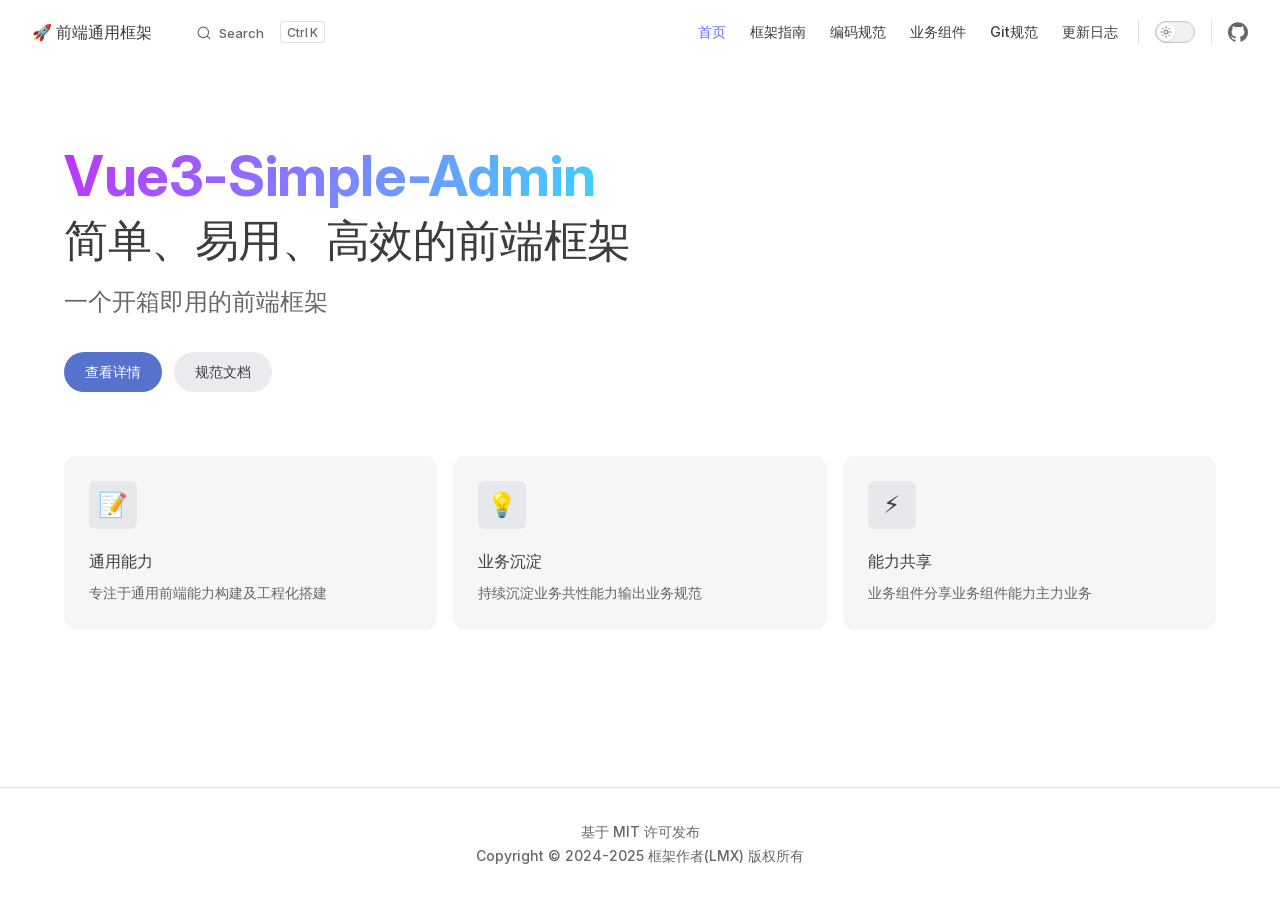
==== index.html @ 2253b832 "feat(core): 初始化项目文档" ====
<!DOCTYPE html>
<html lang="en-US" dir="ltr">
  <head>
    <meta charset="utf-8">
    <meta name="viewport" content="width=device-width,initial-scale=1">
    <title>🚀 前端通用框架</title>
    <meta name="description" content="前端通用框架-LMX">
    <meta name="generator" content="VitePress v1.4.1">
    <link rel="preload stylesheet" href="/assets/style.DuVumDp0.css" as="style">
    
    <script type="module" src="/assets/app.DJWzKcC3.js"></script>
    <link rel="preload" href="/assets/inter-roman-latin.Di8DUHzh.woff2" as="font" type="font/woff2" crossorigin="">
    <link rel="modulepreload" href="/assets/chunks/theme.CJFkpKO4.js">
    <link rel="modulepreload" href="/assets/chunks/framework.Cb3oZuCp.js">
    <link rel="modulepreload" href="/assets/index.md.DfQg890u.lean.js">
    <script id="check-dark-mode">(()=>{const e=localStorage.getItem("vitepress-theme-appearance")||"auto",a=window.matchMedia("(prefers-color-scheme: dark)").matches;(!e||e==="auto"?a:e==="dark")&&document.documentElement.classList.add("dark")})();</script>
    <script id="check-mac-os">document.documentElement.classList.toggle("mac",/Mac|iPhone|iPod|iPad/i.test(navigator.platform));</script>
  </head>
  <body>
    <div id="app"><div class="Layout" data-v-5d98c3a5><!--[--><!--]--><!--[--><span tabindex="-1" data-v-0f60ec36></span><a href="#VPContent" class="VPSkipLink visually-hidden" data-v-0f60ec36> Skip to content </a><!--]--><!----><header class="VPNav" data-v-5d98c3a5 data-v-ae24b3ad><div class="VPNavBar" data-v-ae24b3ad data-v-6aa21345><div class="wrapper" data-v-6aa21345><div class="container" data-v-6aa21345><div class="title" data-v-6aa21345><div class="VPNavBarTitle" data-v-6aa21345 data-v-ab179fa1><a class="title" href="/" data-v-ab179fa1><!--[--><!--]--><!----><span data-v-ab179fa1>🚀 前端通用框架</span><!--[--><!--]--></a></div></div><div class="content" data-v-6aa21345><div class="content-body" data-v-6aa21345><!--[--><!--]--><div class="VPNavBarSearch search" data-v-6aa21345><!--[--><!----><div id="local-search"><button type="button" class="DocSearch DocSearch-Button" aria-label="Search"><span class="DocSearch-Button-Container"><span class="vp-icon DocSearch-Search-Icon"></span><span class="DocSearch-Button-Placeholder">Search</span></span><span class="DocSearch-Button-Keys"><kbd class="DocSearch-Button-Key"></kbd><kbd class="DocSearch-Button-Key">K</kbd></span></button></div><!--]--></div><nav aria-labelledby="main-nav-aria-label" class="VPNavBarMenu menu" data-v-6aa21345 data-v-dc692963><span id="main-nav-aria-label" class="visually-hidden" data-v-dc692963> Main Navigation </span><!--[--><!--[--><a class="VPLink link VPNavBarMenuLink active" href="/" tabindex="0" data-v-dc692963 data-v-e56f3d57><!--[--><span data-v-e56f3d57>首页</span><!--]--></a><!--]--><!--[--><a class="VPLink link VPNavBarMenuLink" href="/introduction-guide.html" tabindex="0" data-v-dc692963 data-v-e56f3d57><!--[--><span data-v-e56f3d57>框架指南</span><!--]--></a><!--]--><!--[--><a class="VPLink link VPNavBarMenuLink" href="/code-convention.html" tabindex="0" data-v-dc692963 data-v-e56f3d57><!--[--><span data-v-e56f3d57>编码规范</span><!--]--></a><!--]--><!--[--><a class="VPLink link VPNavBarMenuLink" href="/business-components/" tabindex="0" data-v-dc692963 data-v-e56f3d57><!--[--><span data-v-e56f3d57>业务组件</span><!--]--></a><!--]--><!--[--><a class="VPLink link VPNavBarMenuLink" href="/git-convention.html" tabindex="0" data-v-dc692963 data-v-e56f3d57><!--[--><span data-v-e56f3d57>Git规范</span><!--]--></a><!--]--><!--[--><a class="VPLink link VPNavBarMenuLink" href="/change-log.html" tabindex="0" data-v-dc692963 data-v-e56f3d57><!--[--><span data-v-e56f3d57>更新日志</span><!--]--></a><!--]--><!--]--></nav><!----><div class="VPNavBarAppearance appearance" data-v-6aa21345 data-v-6c893767><button class="VPSwitch VPSwitchAppearance" type="button" role="switch" title aria-checked="false" data-v-6c893767 data-v-5337faa4 data-v-1d5665e3><span class="check" data-v-1d5665e3><span class="icon" data-v-1d5665e3><!--[--><span class="vpi-sun sun" data-v-5337faa4></span><span class="vpi-moon moon" data-v-5337faa4></span><!--]--></span></span></button></div><div class="VPSocialLinks VPNavBarSocialLinks social-links" data-v-6aa21345 data-v-0394ad82 data-v-7bc22406><!--[--><a class="VPSocialLink no-icon" href aria-label="github" target="_blank" rel="noopener" data-v-7bc22406 data-v-eee4e7cb><span class="vpi-social-github" /></a><!--]--></div><div class="VPFlyout VPNavBarExtra extra" data-v-6aa21345 data-v-bb2aa2f0 data-v-cf11d7a2><button type="button" class="button" aria-haspopup="true" aria-expanded="false" aria-label="extra navigation" data-v-cf11d7a2><span class="vpi-more-horizontal icon" data-v-cf11d7a2></span></button><div class="menu" data-v-cf11d7a2><div class="VPMenu" data-v-cf11d7a2 data-v-b98bc113><!----><!--[--><!--[--><!----><div class="group" data-v-bb2aa2f0><div class="item appearance" data-v-bb2aa2f0><p class="label" data-v-bb2aa2f0>Appearance</p><div class="appearance-action" data-v-bb2aa2f0><button class="VPSwitch VPSwitchAppearance" type="button" role="switch" title aria-checked="false" data-v-bb2aa2f0 data-v-5337faa4 data-v-1d5665e3><span class="check" data-v-1d5665e3><span class="icon" data-v-1d5665e3><!--[--><span class="vpi-sun sun" data-v-5337faa4></span><span class="vpi-moon moon" data-v-5337faa4></span><!--]--></span></span></button></div></div></div><div class="group" data-v-bb2aa2f0><div class="item social-links" data-v-bb2aa2f0><div class="VPSocialLinks social-links-list" data-v-bb2aa2f0 data-v-7bc22406><!--[--><a class="VPSocialLink no-icon" href aria-label="github" target="_blank" rel="noopener" data-v-7bc22406 data-v-eee4e7cb><span class="vpi-social-github" /></a><!--]--></div></div></div><!--]--><!--]--></div></div></div><!--[--><!--]--><button type="button" class="VPNavBarHamburger hamburger" aria-label="mobile navigation" aria-expanded="false" aria-controls="VPNavScreen" data-v-6aa21345 data-v-e5dd9c1c><span class="container" data-v-e5dd9c1c><span class="top" data-v-e5dd9c1c></span><span class="middle" data-v-e5dd9c1c></span><span class="bottom" data-v-e5dd9c1c></span></span></button></div></div></div></div><div class="divider" data-v-6aa21345><div class="divider-line" data-v-6aa21345></div></div></div><!----></header><!----><!----><div class="VPContent is-home" id="VPContent" data-v-5d98c3a5 data-v-1428d186><div class="VPHome" data-v-1428d186 data-v-686f80a6><!--[--><!--]--><div class="VPHero VPHomeHero" data-v-686f80a6 data-v-303bb580><div class="container" data-v-303bb580><div class="main" data-v-303bb580><!--[--><!--]--><!--[--><h1 class="name" data-v-303bb580><span class="clip" data-v-303bb580>Vue3-Simple-Admin</span></h1><p class="text" data-v-303bb580>简单、易用、高效的前端框架</p><p class="tagline" data-v-303bb580>一个开箱即用的前端框架</p><!--]--><!--[--><!--]--><div class="actions" data-v-303bb580><!--[--><div class="action" data-v-303bb580><a class="VPButton medium brand" href="/business-components.html" data-v-303bb580 data-v-fa7799d5>查看详情</a></div><div class="action" data-v-303bb580><a class="VPButton medium alt" href="/code-standard.html" data-v-303bb580 data-v-fa7799d5>规范文档</a></div><!--]--></div><!--[--><!--]--></div><!----></div></div><!--[--><!--]--><!--[--><!--]--><div class="VPFeatures VPHomeFeatures" data-v-686f80a6 data-v-a6181336><div class="container" data-v-a6181336><div class="items" data-v-a6181336><!--[--><div class="grid-3 item" data-v-a6181336><div class="VPLink no-icon VPFeature" data-v-a6181336 data-v-a3976bdc><!--[--><article class="box" data-v-a3976bdc><div class="icon" data-v-a3976bdc>📝</div><h2 class="title" data-v-a3976bdc>通用能力</h2><p class="details" data-v-a3976bdc>专注于通用前端能力构建及工程化搭建</p><!----></article><!--]--></div></div><div class="grid-3 item" data-v-a6181336><div class="VPLink no-icon VPFeature" data-v-a6181336 data-v-a3976bdc><!--[--><article class="box" data-v-a3976bdc><div class="icon" data-v-a3976bdc>💡</div><h2 class="title" data-v-a3976bdc>业务沉淀</h2><p class="details" data-v-a3976bdc>持续沉淀业务共性能力输出业务规范</p><!----></article><!--]--></div></div><div class="grid-3 item" data-v-a6181336><div class="VPLink no-icon VPFeature" data-v-a6181336 data-v-a3976bdc><!--[--><article class="box" data-v-a3976bdc><div class="icon" data-v-a3976bdc>⚡</div><h2 class="title" data-v-a3976bdc>能力共享</h2><p class="details" data-v-a3976bdc>业务组件分享业务组件能力主力业务</p><!----></article><!--]--></div></div><!--]--></div></div></div><!--[--><!--]--><div class="vp-doc container" style="" data-v-686f80a6 data-v-8e2d4988><!--[--><div style="position:relative;" data-v-686f80a6><div></div></div><!--]--></div></div></div><footer class="VPFooter" data-v-5d98c3a5 data-v-e315a0ad><div class="container" data-v-e315a0ad><p class="message" data-v-e315a0ad>基于 MIT 许可发布</p><p class="copyright" data-v-e315a0ad>Copyright © 2024-2025 框架作者(LMX)  版权所有</p></div></footer><!--[--><!--]--></div></div>
    <script>window.__VP_HASH_MAP__=JSON.parse("{\"business-components_draggable-table.md\":\"Cg5GRH3i\",\"business-components_index.md\":\"DLR4aEGV\",\"business-components_select-input-table.md\":\"B539LDtx\",\"change-log.md\":\"DPjXReSg\",\"code-convention.md\":\"DmVCkzlH\",\"git-convention.md\":\"D9G2zrbq\",\"index.md\":\"DfQg890u\",\"introduction-guide.md\":\"CBShqXtq\"}");window.__VP_SITE_DATA__=JSON.parse("{\"lang\":\"en-US\",\"dir\":\"ltr\",\"title\":\"🚀 前端通用框架\",\"description\":\"前端通用框架-LMX\",\"base\":\"/\",\"head\":[],\"router\":{\"prefetchLinks\":true},\"appearance\":true,\"themeConfig\":{\"search\":{\"provider\":\"local\"},\"nav\":[{\"text\":\"首页\",\"link\":\"/\"},{\"text\":\"框架指南\",\"link\":\"/introduction-guide\"},{\"text\":\"编码规范\",\"link\":\"/code-convention\"},{\"text\":\"业务组件\",\"link\":\"/business-components/\"},{\"text\":\"Git规范\",\"link\":\"/git-convention\"},{\"text\":\"更新日志\",\"link\":\"/change-log\"}],\"sidebar\":{\"/business-components/\":[{\"text\":\"业务组件列表\",\"items\":[{\"text\":\"\",\"link\":\"/business-components/\"},{\"text\":\"SelectInputTable\",\"link\":\"/business-components/select-input-table\"},{\"text\":\"DraggableTable\",\"link\":\"/business-components/draggable-table\"}]}]},\"socialLinks\":[{\"icon\":\"github\",\"link\":\"\"}],\"outline\":{\"label\":\"页面导航\"},\"docFooter\":{\"prev\":\"上一页\",\"next\":\"下一页\"},\"lastUpdated\":{\"text\":\"更新时间\"},\"darkModeSwitchTitle\":\"切换到深色模式\",\"lightModeSwitchTitle\":\"切换到浅色模式\",\"returnToTopLabel\":\"返回顶部\",\"footer\":{\"message\":\"基于 MIT 许可发布\",\"copyright\":\"Copyright © 2024-2025 框架作者(LMX)  版权所有\"}},\"locales\":{},\"scrollOffset\":134,\"cleanUrls\":false}");</script>
    
  </body>
</html>
---- assets/style.DuVumDp0.css ----
@font-face{font-family:Inter;font-style:normal;font-weight:100 900;font-display:swap;src:url(/assets/inter-roman-cyrillic-ext.BBPuwvHQ.woff2) format("woff2");unicode-range:U+0460-052F,U+1C80-1C88,U+20B4,U+2DE0-2DFF,U+A640-A69F,U+FE2E-FE2F}@font-face{font-family:Inter;font-style:normal;font-weight:100 900;font-display:swap;src:url(/assets/inter-roman-cyrillic.C5lxZ8CY.woff2) format("woff2");unicode-range:U+0301,U+0400-045F,U+0490-0491,U+04B0-04B1,U+2116}@font-face{font-family:Inter;font-style:normal;font-weight:100 900;font-display:swap;src:url(/assets/inter-roman-greek-ext.CqjqNYQ-.woff2) format("woff2");unicode-range:U+1F00-1FFF}@font-face{font-family:Inter;font-style:normal;font-weight:100 900;font-display:swap;src:url(/assets/inter-roman-greek.BBVDIX6e.woff2) format("woff2");unicode-range:U+0370-0377,U+037A-037F,U+0384-038A,U+038C,U+038E-03A1,U+03A3-03FF}@font-face{font-family:Inter;font-style:normal;font-weight:100 900;font-display:swap;src:url(/assets/inter-roman-vietnamese.BjW4sHH5.woff2) format("woff2");unicode-range:U+0102-0103,U+0110-0111,U+0128-0129,U+0168-0169,U+01A0-01A1,U+01AF-01B0,U+0300-0301,U+0303-0304,U+0308-0309,U+0323,U+0329,U+1EA0-1EF9,U+20AB}@font-face{font-family:Inter;font-style:normal;font-weight:100 900;font-display:swap;src:url(/assets/inter-roman-latin-ext.4ZJIpNVo.woff2) format("woff2");unicode-range:U+0100-02AF,U+0304,U+0308,U+0329,U+1E00-1E9F,U+1EF2-1EFF,U+2020,U+20A0-20AB,U+20AD-20C0,U+2113,U+2C60-2C7F,U+A720-A7FF}@font-face{font-family:Inter;font-style:normal;font-weight:100 900;font-display:swap;src:url(/assets/inter-roman-latin.Di8DUHzh.woff2) format("woff2");unicode-range:U+0000-00FF,U+0131,U+0152-0153,U+02BB-02BC,U+02C6,U+02DA,U+02DC,U+0304,U+0308,U+0329,U+2000-206F,U+2074,U+20AC,U+2122,U+2191,U+2193,U+2212,U+2215,U+FEFF,U+FFFD}@font-face{font-family:Inter;font-style:italic;font-weight:100 900;font-display:swap;src:url(/assets/inter-italic-cyrillic-ext.r48I6akx.woff2) format("woff2");unicode-range:U+0460-052F,U+1C80-1C88,U+20B4,U+2DE0-2DFF,U+A640-A69F,U+FE2E-FE2F}@font-face{font-family:Inter;font-style:italic;font-weight:100 900;font-display:swap;src:url(/assets/inter-italic-cyrillic.By2_1cv3.woff2) format("woff2");unicode-range:U+0301,U+0400-045F,U+0490-0491,U+04B0-04B1,U+2116}@font-face{font-family:Inter;font-style:italic;font-weight:100 900;font-display:swap;src:url(/assets/inter-italic-greek-ext.1u6EdAuj.woff2) format("woff2");unicode-range:U+1F00-1FFF}@font-face{font-family:Inter;font-style:italic;font-weight:100 900;font-display:swap;src:url(/assets/inter-italic-greek.DJ8dCoTZ.woff2) format("woff2");unicode-range:U+0370-0377,U+037A-037F,U+0384-038A,U+038C,U+038E-03A1,U+03A3-03FF}@font-face{font-family:Inter;font-style:italic;font-weight:100 900;font-display:swap;src:url(/assets/inter-italic-vietnamese.BSbpV94h.woff2) format("woff2");unicode-range:U+0102-0103,U+0110-0111,U+0128-0129,U+0168-0169,U+01A0-01A1,U+01AF-01B0,U+0300-0301,U+0303-0304,U+0308-0309,U+0323,U+0329,U+1EA0-1EF9,U+20AB}@font-face{font-family:Inter;font-style:italic;font-weight:100 900;font-display:swap;src:url(/assets/inter-italic-latin-ext.CN1xVJS-.woff2) format("woff2");unicode-range:U+0100-02AF,U+0304,U+0308,U+0329,U+1E00-1E9F,U+1EF2-1EFF,U+2020,U+20A0-20AB,U+20AD-20C0,U+2113,U+2C60-2C7F,U+A720-A7FF}@font-face{font-family:Inter;font-style:italic;font-weight:100 900;font-display:swap;src:url(/assets/inter-italic-latin.C2AdPX0b.woff2) format("woff2");unicode-range:U+0000-00FF,U+0131,U+0152-0153,U+02BB-02BC,U+02C6,U+02DA,U+02DC,U+0304,U+0308,U+0329,U+2000-206F,U+2074,U+20AC,U+2122,U+2191,U+2193,U+2212,U+2215,U+FEFF,U+FFFD}@font-face{font-family:Punctuation SC;font-weight:400;src:local("PingFang SC Regular"),local("Noto Sans CJK SC"),local("Microsoft YaHei");unicode-range:U+201C,U+201D,U+2018,U+2019,U+2E3A,U+2014,U+2013,U+2026,U+00B7,U+007E,U+002F}@font-face{font-family:Punctuation SC;font-weight:500;src:local("PingFang SC Medium"),local("Noto Sans CJK SC"),local("Microsoft YaHei");unicode-range:U+201C,U+201D,U+2018,U+2019,U+2E3A,U+2014,U+2013,U+2026,U+00B7,U+007E,U+002F}@font-face{font-family:Punctuation SC;font-weight:600;src:local("PingFang SC Semibold"),local("Noto Sans CJK SC Bold"),local("Microsoft YaHei Bold");unicode-range:U+201C,U+201D,U+2018,U+2019,U+2E3A,U+2014,U+2013,U+2026,U+00B7,U+007E,U+002F}@font-face{font-family:Punctuation SC;font-weight:700;src:local("PingFang SC Semibold"),local("Noto Sans CJK SC Bold"),local("Microsoft YaHei Bold");unicode-range:U+201C,U+201D,U+2018,U+2019,U+2E3A,U+2014,U+2013,U+2026,U+00B7,U+007E,U+002F}:root{--vp-c-white: #ffffff;--vp-c-black: #000000;--vp-c-neutral: var(--vp-c-black);--vp-c-neutral-inverse: var(--vp-c-white)}.dark{--vp-c-neutral: var(--vp-c-white);--vp-c-neutral-inverse: var(--vp-c-black)}:root{--vp-c-gray-1: #dddde3;--vp-c-gray-2: #e4e4e9;--vp-c-gray-3: #ebebef;--vp-c-gray-soft: rgba(142, 150, 170, .14);--vp-c-indigo-1: #3451b2;--vp-c-indigo-2: #3a5ccc;--vp-c-indigo-3: #5672cd;--vp-c-indigo-soft: rgba(100, 108, 255, .14);--vp-c-purple-1: #6f42c1;--vp-c-purple-2: #7e4cc9;--vp-c-purple-3: #8e5cd9;--vp-c-purple-soft: rgba(159, 122, 234, .14);--vp-c-green-1: #18794e;--vp-c-green-2: #299764;--vp-c-green-3: #30a46c;--vp-c-green-soft: rgba(16, 185, 129, .14);--vp-c-yellow-1: #915930;--vp-c-yellow-2: #946300;--vp-c-yellow-3: #9f6a00;--vp-c-yellow-soft: rgba(234, 179, 8, .14);--vp-c-red-1: #b8272c;--vp-c-red-2: #d5393e;--vp-c-red-3: #e0575b;--vp-c-red-soft: rgba(244, 63, 94, .14);--vp-c-sponsor: #db2777}.dark{--vp-c-gray-1: #515c67;--vp-c-gray-2: #414853;--vp-c-gray-3: #32363f;--vp-c-gray-soft: rgba(101, 117, 133, .16);--vp-c-indigo-1: #a8b1ff;--vp-c-indigo-2: #5c73e7;--vp-c-indigo-3: #3e63dd;--vp-c-indigo-soft: rgba(100, 108, 255, .16);--vp-c-purple-1: #c8abfa;--vp-c-purple-2: #a879e6;--vp-c-purple-3: #8e5cd9;--vp-c-purple-soft: rgba(159, 122, 234, .16);--vp-c-green-1: #3dd68c;--vp-c-green-2: #30a46c;--vp-c-green-3: #298459;--vp-c-green-soft: rgba(16, 185, 129, .16);--vp-c-yellow-1: #f9b44e;--vp-c-yellow-2: #da8b17;--vp-c-yellow-3: #a46a0a;--vp-c-yellow-soft: rgba(234, 179, 8, .16);--vp-c-red-1: #f66f81;--vp-c-red-2: #f14158;--vp-c-red-3: #b62a3c;--vp-c-red-soft: rgba(244, 63, 94, .16)}:root{--vp-c-bg: #ffffff;--vp-c-bg-alt: #f6f6f7;--vp-c-bg-elv: #ffffff;--vp-c-bg-soft: #f6f6f7}.dark{--vp-c-bg: #1b1b1f;--vp-c-bg-alt: #161618;--vp-c-bg-elv: #202127;--vp-c-bg-soft: #202127}:root{--vp-c-border: #c2c2c4;--vp-c-divider: #e2e2e3;--vp-c-gutter: #e2e2e3}.dark{--vp-c-border: #3c3f44;--vp-c-divider: #2e2e32;--vp-c-gutter: #000000}:root{--vp-c-text-1: rgba(60, 60, 67);--vp-c-text-2: rgba(60, 60, 67, .78);--vp-c-text-3: rgba(60, 60, 67, .56)}.dark{--vp-c-text-1: rgba(255, 255, 245, .86);--vp-c-text-2: rgba(235, 235, 245, .6);--vp-c-text-3: rgba(235, 235, 245, .38)}:root{--vp-c-default-1: var(--vp-c-gray-1);--vp-c-default-2: var(--vp-c-gray-2);--vp-c-default-3: var(--vp-c-gray-3);--vp-c-default-soft: var(--vp-c-gray-soft);--vp-c-brand-1: var(--vp-c-indigo-1);--vp-c-brand-2: var(--vp-c-indigo-2);--vp-c-brand-3: var(--vp-c-indigo-3);--vp-c-brand-soft: var(--vp-c-indigo-soft);--vp-c-brand: var(--vp-c-brand-1);--vp-c-tip-1: var(--vp-c-brand-1);--vp-c-tip-2: var(--vp-c-brand-2);--vp-c-tip-3: var(--vp-c-brand-3);--vp-c-tip-soft: var(--vp-c-brand-soft);--vp-c-note-1: var(--vp-c-brand-1);--vp-c-note-2: var(--vp-c-brand-2);--vp-c-note-3: var(--vp-c-brand-3);--vp-c-note-soft: var(--vp-c-brand-soft);--vp-c-success-1: var(--vp-c-green-1);--vp-c-success-2: var(--vp-c-green-2);--vp-c-success-3: var(--vp-c-green-3);--vp-c-success-soft: var(--vp-c-green-soft);--vp-c-important-1: var(--vp-c-purple-1);--vp-c-important-2: var(--vp-c-purple-2);--vp-c-important-3: var(--vp-c-purple-3);--vp-c-important-soft: var(--vp-c-purple-soft);--vp-c-warning-1: var(--vp-c-yellow-1);--vp-c-warning-2: var(--vp-c-yellow-2);--vp-c-warning-3: var(--vp-c-yellow-3);--vp-c-warning-soft: var(--vp-c-yellow-soft);--vp-c-danger-1: var(--vp-c-red-1);--vp-c-danger-2: var(--vp-c-red-2);--vp-c-danger-3: var(--vp-c-red-3);--vp-c-danger-soft: var(--vp-c-red-soft);--vp-c-caution-1: var(--vp-c-red-1);--vp-c-caution-2: var(--vp-c-red-2);--vp-c-caution-3: var(--vp-c-red-3);--vp-c-caution-soft: var(--vp-c-red-soft)}:root{--vp-font-family-base: "Inter", ui-sans-serif, system-ui, sans-serif, "Apple Color Emoji", "Segoe UI Emoji", "Segoe UI Symbol", "Noto Color Emoji";--vp-font-family-mono: ui-monospace, "Menlo", "Monaco", "Consolas", "Liberation Mono", "Courier New", monospace;font-optical-sizing:auto}:root:where(:lang(zh)){--vp-font-family-base: "Punctuation SC", "Inter", ui-sans-serif, system-ui, "PingFang SC", "Noto Sans CJK SC", "Noto Sans SC", "Heiti SC", "Microsoft YaHei", "DengXian", sans-serif, "Apple Color Emoji", "Segoe UI Emoji", "Segoe UI Symbol", "Noto Color Emoji"}:root{--vp-shadow-1: 0 1px 2px rgba(0, 0, 0, .04), 0 1px 2px rgba(0, 0, 0, .06);--vp-shadow-2: 0 3px 12px rgba(0, 0, 0, .07), 0 1px 4px rgba(0, 0, 0, .07);--vp-shadow-3: 0 12px 32px rgba(0, 0, 0, .1), 0 2px 6px rgba(0, 0, 0, .08);--vp-shadow-4: 0 14px 44px rgba(0, 0, 0, .12), 0 3px 9px rgba(0, 0, 0, .12);--vp-shadow-5: 0 18px 56px rgba(0, 0, 0, .16), 0 4px 12px rgba(0, 0, 0, .16)}:root{--vp-z-index-footer: 10;--vp-z-index-local-nav: 20;--vp-z-index-nav: 30;--vp-z-index-layout-top: 40;--vp-z-index-backdrop: 50;--vp-z-index-sidebar: 60}@media (min-width: 960px){:root{--vp-z-index-sidebar: 25}}:root{--vp-layout-max-width: 1440px}:root{--vp-header-anchor-symbol: "#"}:root{--vp-code-line-height: 1.7;--vp-code-font-size: .875em;--vp-code-color: var(--vp-c-brand-1);--vp-code-link-color: var(--vp-c-brand-1);--vp-code-link-hover-color: var(--vp-c-brand-2);--vp-code-bg: var(--vp-c-default-soft);--vp-code-block-color: var(--vp-c-text-2);--vp-code-block-bg: var(--vp-c-bg-alt);--vp-code-block-divider-color: var(--vp-c-gutter);--vp-code-lang-color: var(--vp-c-text-3);--vp-code-line-highlight-color: var(--vp-c-default-soft);--vp-code-line-number-color: var(--vp-c-text-3);--vp-code-line-diff-add-color: var(--vp-c-success-soft);--vp-code-line-diff-add-symbol-color: var(--vp-c-success-1);--vp-code-line-diff-remove-color: var(--vp-c-danger-soft);--vp-code-line-diff-remove-symbol-color: var(--vp-c-danger-1);--vp-code-line-warning-color: var(--vp-c-warning-soft);--vp-code-line-error-color: var(--vp-c-danger-soft);--vp-code-copy-code-border-color: var(--vp-c-divider);--vp-code-copy-code-bg: var(--vp-c-bg-soft);--vp-code-copy-code-hover-border-color: var(--vp-c-divider);--vp-code-copy-code-hover-bg: var(--vp-c-bg);--vp-code-copy-code-active-text: var(--vp-c-text-2);--vp-code-copy-copied-text-content: "Copied";--vp-code-tab-divider: var(--vp-code-block-divider-color);--vp-code-tab-text-color: var(--vp-c-text-2);--vp-code-tab-bg: var(--vp-code-block-bg);--vp-code-tab-hover-text-color: var(--vp-c-text-1);--vp-code-tab-active-text-color: var(--vp-c-text-1);--vp-code-tab-active-bar-color: var(--vp-c-brand-1)}:root{--vp-button-brand-border: transparent;--vp-button-brand-text: var(--vp-c-white);--vp-button-brand-bg: var(--vp-c-brand-3);--vp-button-brand-hover-border: transparent;--vp-button-brand-hover-text: var(--vp-c-white);--vp-button-brand-hover-bg: var(--vp-c-brand-2);--vp-button-brand-active-border: transparent;--vp-button-brand-active-text: var(--vp-c-white);--vp-button-brand-active-bg: var(--vp-c-brand-1);--vp-button-alt-border: transparent;--vp-button-alt-text: var(--vp-c-text-1);--vp-button-alt-bg: var(--vp-c-default-3);--vp-button-alt-hover-border: transparent;--vp-button-alt-hover-text: var(--vp-c-text-1);--vp-button-alt-hover-bg: var(--vp-c-default-2);--vp-button-alt-active-border: transparent;--vp-button-alt-active-text: var(--vp-c-text-1);--vp-button-alt-active-bg: var(--vp-c-default-1);--vp-button-sponsor-border: var(--vp-c-text-2);--vp-button-sponsor-text: var(--vp-c-text-2);--vp-button-sponsor-bg: transparent;--vp-button-sponsor-hover-border: var(--vp-c-sponsor);--vp-button-sponsor-hover-text: var(--vp-c-sponsor);--vp-button-sponsor-hover-bg: transparent;--vp-button-sponsor-active-border: var(--vp-c-sponsor);--vp-button-sponsor-active-text: var(--vp-c-sponsor);--vp-button-sponsor-active-bg: transparent}:root{--vp-custom-block-font-size: 14px;--vp-custom-block-code-font-size: 13px;--vp-custom-block-info-border: transparent;--vp-custom-block-info-text: var(--vp-c-text-1);--vp-custom-block-info-bg: var(--vp-c-default-soft);--vp-custom-block-info-code-bg: var(--vp-c-default-soft);--vp-custom-block-note-border: transparent;--vp-custom-block-note-text: var(--vp-c-text-1);--vp-custom-block-note-bg: var(--vp-c-default-soft);--vp-custom-block-note-code-bg: var(--vp-c-default-soft);--vp-custom-block-tip-border: transparent;--vp-custom-block-tip-text: var(--vp-c-text-1);--vp-custom-block-tip-bg: var(--vp-c-tip-soft);--vp-custom-block-tip-code-bg: var(--vp-c-tip-soft);--vp-custom-block-important-border: transparent;--vp-custom-block-important-text: var(--vp-c-text-1);--vp-custom-block-important-bg: var(--vp-c-important-soft);--vp-custom-block-important-code-bg: var(--vp-c-important-soft);--vp-custom-block-warning-border: transparent;--vp-custom-block-warning-text: var(--vp-c-text-1);--vp-custom-block-warning-bg: var(--vp-c-warning-soft);--vp-custom-block-warning-code-bg: var(--vp-c-warning-soft);--vp-custom-block-danger-border: transparent;--vp-custom-block-danger-text: var(--vp-c-text-1);--vp-custom-block-danger-bg: var(--vp-c-danger-soft);--vp-custom-block-danger-code-bg: var(--vp-c-danger-soft);--vp-custom-block-caution-border: transparent;--vp-custom-block-caution-text: var(--vp-c-text-1);--vp-custom-block-caution-bg: var(--vp-c-caution-soft);--vp-custom-block-caution-code-bg: var(--vp-c-caution-soft);--vp-custom-block-details-border: var(--vp-custom-block-info-border);--vp-custom-block-details-text: var(--vp-custom-block-info-text);--vp-custom-block-details-bg: var(--vp-custom-block-info-bg);--vp-custom-block-details-code-bg: var(--vp-custom-block-info-code-bg)}:root{--vp-input-border-color: var(--vp-c-border);--vp-input-bg-color: var(--vp-c-bg-alt);--vp-input-switch-bg-color: var(--vp-c-default-soft)}:root{--vp-nav-height: 64px;--vp-nav-bg-color: var(--vp-c-bg);--vp-nav-screen-bg-color: var(--vp-c-bg);--vp-nav-logo-height: 24px}.hide-nav{--vp-nav-height: 0px}.hide-nav .VPSidebar{--vp-nav-height: 22px}:root{--vp-local-nav-bg-color: var(--vp-c-bg)}:root{--vp-sidebar-width: 272px;--vp-sidebar-bg-color: var(--vp-c-bg-alt)}:root{--vp-backdrop-bg-color: rgba(0, 0, 0, .6)}:root{--vp-home-hero-name-color: var(--vp-c-brand-1);--vp-home-hero-name-background: transparent;--vp-home-hero-image-background-image: none;--vp-home-hero-image-filter: none}:root{--vp-badge-info-border: transparent;--vp-badge-info-text: var(--vp-c-text-2);--vp-badge-info-bg: var(--vp-c-default-soft);--vp-badge-tip-border: transparent;--vp-badge-tip-text: var(--vp-c-tip-1);--vp-badge-tip-bg: var(--vp-c-tip-soft);--vp-badge-warning-border: transparent;--vp-badge-warning-text: var(--vp-c-warning-1);--vp-badge-warning-bg: var(--vp-c-warning-soft);--vp-badge-danger-border: transparent;--vp-badge-danger-text: var(--vp-c-danger-1);--vp-badge-danger-bg: var(--vp-c-danger-soft)}:root{--vp-carbon-ads-text-color: var(--vp-c-text-1);--vp-carbon-ads-poweredby-color: var(--vp-c-text-2);--vp-carbon-ads-bg-color: var(--vp-c-bg-soft);--vp-carbon-ads-hover-text-color: var(--vp-c-brand-1);--vp-carbon-ads-hover-poweredby-color: var(--vp-c-text-1)}:root{--vp-local-search-bg: var(--vp-c-bg);--vp-local-search-result-bg: var(--vp-c-bg);--vp-local-search-result-border: var(--vp-c-divider);--vp-local-search-result-selected-bg: var(--vp-c-bg);--vp-local-search-result-selected-border: var(--vp-c-brand-1);--vp-local-search-highlight-bg: var(--vp-c-brand-1);--vp-local-search-highlight-text: var(--vp-c-neutral-inverse)}@media (prefers-reduced-motion: reduce){*,:before,:after{animation-delay:-1ms!important;animation-duration:1ms!important;animation-iteration-count:1!important;background-attachment:initial!important;scroll-behavior:auto!important;transition-duration:0s!important;transition-delay:0s!important}}*,:before,:after{box-sizing:border-box}html{line-height:1.4;font-size:16px;-webkit-text-size-adjust:100%}html.dark{color-scheme:dark}body{margin:0;width:100%;min-width:320px;min-height:100vh;line-height:24px;font-family:var(--vp-font-family-base);font-size:16px;font-weight:400;color:var(--vp-c-text-1);background-color:var(--vp-c-bg);font-synthesis:style;text-rendering:optimizeLegibility;-webkit-font-smoothing:antialiased;-moz-osx-font-smoothing:grayscale}main{display:block}h1,h2,h3,h4,h5,h6{margin:0;line-height:24px;font-size:16px;font-weight:400}p{margin:0}strong,b{font-weight:600}a,area,button,[role=button],input,label,select,summary,textarea{touch-action:manipulation}a{color:inherit;text-decoration:inherit}ol,ul{list-style:none;margin:0;padding:0}blockquote{margin:0}pre,code,kbd,samp{font-family:var(--vp-font-family-mono)}img,svg,video,canvas,audio,iframe,embed,object{display:block}figure{margin:0}img,video{max-width:100%;height:auto}button,input,optgroup,select,textarea{border:0;padding:0;line-height:inherit;color:inherit}button{padding:0;font-family:inherit;background-color:transparent;background-image:none}button:enabled,[role=button]:enabled{cursor:pointer}button:focus,button:focus-visible{outline:1px dotted;outline:4px auto -webkit-focus-ring-color}button:focus:not(:focus-visible){outline:none!important}input:focus,textarea:focus,select:focus{outline:none}table{border-collapse:collapse}input{background-color:transparent}input:-ms-input-placeholder,textarea:-ms-input-placeholder{color:var(--vp-c-text-3)}input::-ms-input-placeholder,textarea::-ms-input-placeholder{color:var(--vp-c-text-3)}input::placeholder,textarea::placeholder{color:var(--vp-c-text-3)}input::-webkit-outer-spin-button,input::-webkit-inner-spin-button{-webkit-appearance:none;margin:0}input[type=number]{-moz-appearance:textfield}textarea{resize:vertical}select{-webkit-appearance:none}fieldset{margin:0;padding:0}h1,h2,h3,h4,h5,h6,li,p{overflow-wrap:break-word}vite-error-overlay{z-index:9999}mjx-container{overflow-x:auto}mjx-container>svg{display:inline-block;margin:auto}[class^=vpi-],[class*=" vpi-"],.vp-icon{width:1em;height:1em}[class^=vpi-].bg,[class*=" vpi-"].bg,.vp-icon.bg{background-size:100% 100%;background-color:transparent}[class^=vpi-]:not(.bg),[class*=" vpi-"]:not(.bg),.vp-icon:not(.bg){-webkit-mask:var(--icon) no-repeat;mask:var(--icon) no-repeat;-webkit-mask-size:100% 100%;mask-size:100% 100%;background-color:currentColor;color:inherit}.vpi-align-left{--icon: url("data:image/svg+xml,%3Csvg xmlns='http://www.w3.org/2000/svg' fill='none' stroke='currentColor' stroke-linecap='round' stroke-linejoin='round' stroke-width='2' viewBox='0 0 24 24'%3E%3Cpath d='M21 6H3M15 12H3M17 18H3'/%3E%3C/svg%3E")}.vpi-arrow-right,.vpi-arrow-down,.vpi-arrow-left,.vpi-arrow-up{--icon: url("data:image/svg+xml,%3Csvg xmlns='http://www.w3.org/2000/svg' fill='none' stroke='currentColor' stroke-linecap='round' stroke-linejoin='round' stroke-width='2' viewBox='0 0 24 24'%3E%3Cpath d='M5 12h14M12 5l7 7-7 7'/%3E%3C/svg%3E")}.vpi-chevron-right,.vpi-chevron-down,.vpi-chevron-left,.vpi-chevron-up{--icon: url("data:image/svg+xml,%3Csvg xmlns='http://www.w3.org/2000/svg' fill='none' stroke='currentColor' stroke-linecap='round' stroke-linejoin='round' stroke-width='2' viewBox='0 0 24 24'%3E%3Cpath d='m9 18 6-6-6-6'/%3E%3C/svg%3E")}.vpi-chevron-down,.vpi-arrow-down{transform:rotate(90deg)}.vpi-chevron-left,.vpi-arrow-left{transform:rotate(180deg)}.vpi-chevron-up,.vpi-arrow-up{transform:rotate(-90deg)}.vpi-square-pen{--icon: url("data:image/svg+xml,%3Csvg xmlns='http://www.w3.org/2000/svg' fill='none' stroke='currentColor' stroke-linecap='round' stroke-linejoin='round' stroke-width='2' viewBox='0 0 24 24'%3E%3Cpath d='M12 3H5a2 2 0 0 0-2 2v14a2 2 0 0 0 2 2h14a2 2 0 0 0 2-2v-7'/%3E%3Cpath d='M18.375 2.625a2.121 2.121 0 1 1 3 3L12 15l-4 1 1-4Z'/%3E%3C/svg%3E")}.vpi-plus{--icon: url("data:image/svg+xml,%3Csvg xmlns='http://www.w3.org/2000/svg' fill='none' stroke='currentColor' stroke-linecap='round' stroke-linejoin='round' stroke-width='2' viewBox='0 0 24 24'%3E%3Cpath d='M5 12h14M12 5v14'/%3E%3C/svg%3E")}.vpi-sun{--icon: url("data:image/svg+xml,%3Csvg xmlns='http://www.w3.org/2000/svg' fill='none' stroke='currentColor' stroke-linecap='round' stroke-linejoin='round' stroke-width='2' viewBox='0 0 24 24'%3E%3Ccircle cx='12' cy='12' r='4'/%3E%3Cpath d='M12 2v2M12 20v2M4.93 4.93l1.41 1.41M17.66 17.66l1.41 1.41M2 12h2M20 12h2M6.34 17.66l-1.41 1.41M19.07 4.93l-1.41 1.41'/%3E%3C/svg%3E")}.vpi-moon{--icon: url("data:image/svg+xml,%3Csvg xmlns='http://www.w3.org/2000/svg' fill='none' stroke='currentColor' stroke-linecap='round' stroke-linejoin='round' stroke-width='2' viewBox='0 0 24 24'%3E%3Cpath d='M12 3a6 6 0 0 0 9 9 9 9 0 1 1-9-9Z'/%3E%3C/svg%3E")}.vpi-more-horizontal{--icon: url("data:image/svg+xml,%3Csvg xmlns='http://www.w3.org/2000/svg' fill='none' stroke='currentColor' stroke-linecap='round' stroke-linejoin='round' stroke-width='2' viewBox='0 0 24 24'%3E%3Ccircle cx='12' cy='12' r='1'/%3E%3Ccircle cx='19' cy='12' r='1'/%3E%3Ccircle cx='5' cy='12' r='1'/%3E%3C/svg%3E")}.vpi-languages{--icon: url("data:image/svg+xml,%3Csvg xmlns='http://www.w3.org/2000/svg' fill='none' stroke='currentColor' stroke-linecap='round' stroke-linejoin='round' stroke-width='2' viewBox='0 0 24 24'%3E%3Cpath d='m5 8 6 6M4 14l6-6 2-3M2 5h12M7 2h1M22 22l-5-10-5 10M14 18h6'/%3E%3C/svg%3E")}.vpi-heart{--icon: url("data:image/svg+xml,%3Csvg xmlns='http://www.w3.org/2000/svg' fill='none' stroke='currentColor' stroke-linecap='round' stroke-linejoin='round' stroke-width='2' viewBox='0 0 24 24'%3E%3Cpath d='M19 14c1.49-1.46 3-3.21 3-5.5A5.5 5.5 0 0 0 16.5 3c-1.76 0-3 .5-4.5 2-1.5-1.5-2.74-2-4.5-2A5.5 5.5 0 0 0 2 8.5c0 2.3 1.5 4.05 3 5.5l7 7Z'/%3E%3C/svg%3E")}.vpi-search{--icon: url("data:image/svg+xml,%3Csvg xmlns='http://www.w3.org/2000/svg' fill='none' stroke='currentColor' stroke-linecap='round' stroke-linejoin='round' stroke-width='2' viewBox='0 0 24 24'%3E%3Ccircle cx='11' cy='11' r='8'/%3E%3Cpath d='m21 21-4.3-4.3'/%3E%3C/svg%3E")}.vpi-layout-list{--icon: url("data:image/svg+xml,%3Csvg xmlns='http://www.w3.org/2000/svg' fill='none' stroke='currentColor' stroke-linecap='round' stroke-linejoin='round' stroke-width='2' viewBox='0 0 24 24'%3E%3Crect width='7' height='7' x='3' y='3' rx='1'/%3E%3Crect width='7' height='7' x='3' y='14' rx='1'/%3E%3Cpath d='M14 4h7M14 9h7M14 15h7M14 20h7'/%3E%3C/svg%3E")}.vpi-delete{--icon: url("data:image/svg+xml,%3Csvg xmlns='http://www.w3.org/2000/svg' fill='none' stroke='currentColor' stroke-linecap='round' stroke-linejoin='round' stroke-width='2' viewBox='0 0 24 24'%3E%3Cpath d='M20 5H9l-7 7 7 7h11a2 2 0 0 0 2-2V7a2 2 0 0 0-2-2ZM18 9l-6 6M12 9l6 6'/%3E%3C/svg%3E")}.vpi-corner-down-left{--icon: url("data:image/svg+xml,%3Csvg xmlns='http://www.w3.org/2000/svg' fill='none' stroke='currentColor' stroke-linecap='round' stroke-linejoin='round' stroke-width='2' viewBox='0 0 24 24'%3E%3Cpath d='m9 10-5 5 5 5'/%3E%3Cpath d='M20 4v7a4 4 0 0 1-4 4H4'/%3E%3C/svg%3E")}:root{--vp-icon-copy: url("data:image/svg+xml,%3Csvg xmlns='http://www.w3.org/2000/svg' fill='none' stroke='rgba(128,128,128,1)' stroke-linecap='round' stroke-linejoin='round' stroke-width='2' viewBox='0 0 24 24'%3E%3Crect width='8' height='4' x='8' y='2' rx='1' ry='1'/%3E%3Cpath d='M16 4h2a2 2 0 0 1 2 2v14a2 2 0 0 1-2 2H6a2 2 0 0 1-2-2V6a2 2 0 0 1 2-2h2'/%3E%3C/svg%3E");--vp-icon-copied: url("data:image/svg+xml,%3Csvg xmlns='http://www.w3.org/2000/svg' fill='none' stroke='rgba(128,128,128,1)' stroke-linecap='round' stroke-linejoin='round' stroke-width='2' viewBox='0 0 24 24'%3E%3Crect width='8' height='4' x='8' y='2' rx='1' ry='1'/%3E%3Cpath d='M16 4h2a2 2 0 0 1 2 2v14a2 2 0 0 1-2 2H6a2 2 0 0 1-2-2V6a2 2 0 0 1 2-2h2'/%3E%3Cpath d='m9 14 2 2 4-4'/%3E%3C/svg%3E")}.vpi-social-discord{--icon: url("data:image/svg+xml,%3Csvg xmlns='http://www.w3.org/2000/svg' viewBox='0 0 24 24'%3E%3Cpath d='M20.317 4.37a19.791 19.791 0 0 0-4.885-1.515.074.074 0 0 0-.079.037c-.21.375-.444.864-.608 1.25a18.27 18.27 0 0 0-5.487 0 12.64 12.64 0 0 0-.617-1.25.077.077 0 0 0-.079-.037A19.736 19.736 0 0 0 3.677 4.37a.07.07 0 0 0-.032.027C.533 9.046-.32 13.58.099 18.057a.082.082 0 0 0 .031.057 19.9 19.9 0 0 0 5.993 3.03.078.078 0 0 0 .084-.028c.462-.63.874-1.295 1.226-1.994a.076.076 0 0 0-.041-.106 13.107 13.107 0 0 1-1.872-.892.077.077 0 0 1-.008-.128 10.2 10.2 0 0 0 .372-.292.074.074 0 0 1 .077-.01c3.928 1.793 8.18 1.793 12.062 0a.074.074 0 0 1 .078.01c.12.098.246.198.373.292a.077.077 0 0 1-.006.127 12.299 12.299 0 0 1-1.873.892.077.077 0 0 0-.041.107c.36.698.772 1.362 1.225 1.993a.076.076 0 0 0 .084.028 19.839 19.839 0 0 0 6.002-3.03.077.077 0 0 0 .032-.054c.5-5.177-.838-9.674-3.549-13.66a.061.061 0 0 0-.031-.03zM8.02 15.33c-1.183 0-2.157-1.085-2.157-2.419 0-1.333.956-2.419 2.157-2.419 1.21 0 2.176 1.096 2.157 2.42 0 1.333-.956 2.418-2.157 2.418zm7.975 0c-1.183 0-2.157-1.085-2.157-2.419 0-1.333.955-2.419 2.157-2.419 1.21 0 2.176 1.096 2.157 2.42 0 1.333-.946 2.418-2.157 2.418Z'/%3E%3C/svg%3E")}.vpi-social-facebook{--icon: url("data:image/svg+xml,%3Csvg xmlns='http://www.w3.org/2000/svg' viewBox='0 0 24 24'%3E%3Cpath d='M9.101 23.691v-7.98H6.627v-3.667h2.474v-1.58c0-4.085 1.848-5.978 5.858-5.978.401 0 .955.042 1.468.103a8.68 8.68 0 0 1 1.141.195v3.325a8.623 8.623 0 0 0-.653-.036 26.805 26.805 0 0 0-.733-.009c-.707 0-1.259.096-1.675.309a1.686 1.686 0 0 0-.679.622c-.258.42-.374.995-.374 1.752v1.297h3.919l-.386 2.103-.287 1.564h-3.246v8.245C19.396 23.238 24 18.179 24 12.044c0-6.627-5.373-12-12-12s-12 5.373-12 12c0 5.628 3.874 10.35 9.101 11.647Z'/%3E%3C/svg%3E")}.vpi-social-github{--icon: url("data:image/svg+xml,%3Csvg xmlns='http://www.w3.org/2000/svg' viewBox='0 0 24 24'%3E%3Cpath d='M12 .297c-6.63 0-12 5.373-12 12 0 5.303 3.438 9.8 8.205 11.385.6.113.82-.258.82-.577 0-.285-.01-1.04-.015-2.04-3.338.724-4.042-1.61-4.042-1.61C4.422 18.07 3.633 17.7 3.633 17.7c-1.087-.744.084-.729.084-.729 1.205.084 1.838 1.236 1.838 1.236 1.07 1.835 2.809 1.305 3.495.998.108-.776.417-1.305.76-1.605-2.665-.3-5.466-1.332-5.466-5.93 0-1.31.465-2.38 1.235-3.22-.135-.303-.54-1.523.105-3.176 0 0 1.005-.322 3.3 1.23.96-.267 1.98-.399 3-.405 1.02.006 2.04.138 3 .405 2.28-1.552 3.285-1.23 3.285-1.23.645 1.653.24 2.873.12 3.176.765.84 1.23 1.91 1.23 3.22 0 4.61-2.805 5.625-5.475 5.92.42.36.81 1.096.81 2.22 0 1.606-.015 2.896-.015 3.286 0 .315.21.69.825.57C20.565 22.092 24 17.592 24 12.297c0-6.627-5.373-12-12-12'/%3E%3C/svg%3E")}.vpi-social-instagram{--icon: url("data:image/svg+xml,%3Csvg xmlns='http://www.w3.org/2000/svg' viewBox='0 0 24 24'%3E%3Cpath d='M7.03.084c-1.277.06-2.149.264-2.91.563a5.874 5.874 0 0 0-2.124 1.388 5.878 5.878 0 0 0-1.38 2.127C.321 4.926.12 5.8.064 7.076.008 8.354-.005 8.764.001 12.023c.007 3.259.021 3.667.083 4.947.061 1.277.264 2.149.563 2.911.308.789.72 1.457 1.388 2.123a5.872 5.872 0 0 0 2.129 1.38c.763.295 1.636.496 2.913.552 1.278.056 1.689.069 4.947.063 3.257-.007 3.668-.021 4.947-.082 1.28-.06 2.147-.265 2.91-.563a5.881 5.881 0 0 0 2.123-1.388 5.881 5.881 0 0 0 1.38-2.129c.295-.763.496-1.636.551-2.912.056-1.28.07-1.69.063-4.948-.006-3.258-.02-3.667-.081-4.947-.06-1.28-.264-2.148-.564-2.911a5.892 5.892 0 0 0-1.387-2.123 5.857 5.857 0 0 0-2.128-1.38C19.074.322 18.202.12 16.924.066 15.647.009 15.236-.006 11.977 0 8.718.008 8.31.021 7.03.084m.14 21.693c-1.17-.05-1.805-.245-2.228-.408a3.736 3.736 0 0 1-1.382-.895 3.695 3.695 0 0 1-.9-1.378c-.165-.423-.363-1.058-.417-2.228-.06-1.264-.072-1.644-.08-4.848-.006-3.204.006-3.583.061-4.848.05-1.169.246-1.805.408-2.228.216-.561.477-.96.895-1.382a3.705 3.705 0 0 1 1.379-.9c.423-.165 1.057-.361 2.227-.417 1.265-.06 1.644-.072 4.848-.08 3.203-.006 3.583.006 4.85.062 1.168.05 1.804.244 2.227.408.56.216.96.475 1.382.895.421.42.681.817.9 1.378.165.422.362 1.056.417 2.227.06 1.265.074 1.645.08 4.848.005 3.203-.006 3.583-.061 4.848-.051 1.17-.245 1.805-.408 2.23-.216.56-.477.96-.896 1.38a3.705 3.705 0 0 1-1.378.9c-.422.165-1.058.362-2.226.418-1.266.06-1.645.072-4.85.079-3.204.007-3.582-.006-4.848-.06m9.783-16.192a1.44 1.44 0 1 0 1.437-1.442 1.44 1.44 0 0 0-1.437 1.442M5.839 12.012a6.161 6.161 0 1 0 12.323-.024 6.162 6.162 0 0 0-12.323.024M8 12.008A4 4 0 1 1 12.008 16 4 4 0 0 1 8 12.008'/%3E%3C/svg%3E")}.vpi-social-linkedin{--icon: url("data:image/svg+xml,%3Csvg xmlns='http://www.w3.org/2000/svg' viewBox='0 0 24 24'%3E%3Cpath d='M20.447 20.452h-3.554v-5.569c0-1.328-.027-3.037-1.852-3.037-1.853 0-2.136 1.445-2.136 2.939v5.667H9.351V9h3.414v1.561h.046c.477-.9 1.637-1.85 3.37-1.85 3.601 0 4.267 2.37 4.267 5.455v6.286zM5.337 7.433a2.062 2.062 0 0 1-2.063-2.065 2.064 2.064 0 1 1 2.063 2.065zm1.782 13.019H3.555V9h3.564v11.452zM22.225 0H1.771C.792 0 0 .774 0 1.729v20.542C0 23.227.792 24 1.771 24h20.451C23.2 24 24 23.227 24 22.271V1.729C24 .774 23.2 0 22.222 0h.003z'/%3E%3C/svg%3E")}.vpi-social-mastodon{--icon: url("data:image/svg+xml,%3Csvg xmlns='http://www.w3.org/2000/svg' viewBox='0 0 24 24'%3E%3Cpath d='M23.268 5.313c-.35-2.578-2.617-4.61-5.304-5.004C17.51.242 15.792 0 11.813 0h-.03c-3.98 0-4.835.242-5.288.309C3.882.692 1.496 2.518.917 5.127.64 6.412.61 7.837.661 9.143c.074 1.874.088 3.745.26 5.611.118 1.24.325 2.47.62 3.68.55 2.237 2.777 4.098 4.96 4.857 2.336.792 4.849.923 7.256.38.265-.061.527-.132.786-.213.585-.184 1.27-.39 1.774-.753a.057.057 0 0 0 .023-.043v-1.809a.052.052 0 0 0-.02-.041.053.053 0 0 0-.046-.01 20.282 20.282 0 0 1-4.709.545c-2.73 0-3.463-1.284-3.674-1.818a5.593 5.593 0 0 1-.319-1.433.053.053 0 0 1 .066-.054c1.517.363 3.072.546 4.632.546.376 0 .75 0 1.125-.01 1.57-.044 3.224-.124 4.768-.422.038-.008.077-.015.11-.024 2.435-.464 4.753-1.92 4.989-5.604.008-.145.03-1.52.03-1.67.002-.512.167-3.63-.024-5.545zm-3.748 9.195h-2.561V8.29c0-1.309-.55-1.976-1.67-1.976-1.23 0-1.846.79-1.846 2.35v3.403h-2.546V8.663c0-1.56-.617-2.35-1.848-2.35-1.112 0-1.668.668-1.67 1.977v6.218H4.822V8.102c0-1.31.337-2.35 1.011-3.12.696-.77 1.608-1.164 2.74-1.164 1.311 0 2.302.5 2.962 1.498l.638 1.06.638-1.06c.66-.999 1.65-1.498 2.96-1.498 1.13 0 2.043.395 2.74 1.164.675.77 1.012 1.81 1.012 3.12z'/%3E%3C/svg%3E")}.vpi-social-npm{--icon: url("data:image/svg+xml,%3Csvg xmlns='http://www.w3.org/2000/svg' viewBox='0 0 24 24'%3E%3Cpath d='M1.763 0C.786 0 0 .786 0 1.763v20.474C0 23.214.786 24 1.763 24h20.474c.977 0 1.763-.786 1.763-1.763V1.763C24 .786 23.214 0 22.237 0zM5.13 5.323l13.837.019-.009 13.836h-3.464l.01-10.382h-3.456L12.04 19.17H5.113z'/%3E%3C/svg%3E")}.vpi-social-slack{--icon: url("data:image/svg+xml,%3Csvg xmlns='http://www.w3.org/2000/svg' viewBox='0 0 24 24'%3E%3Cpath d='M5.042 15.165a2.528 2.528 0 0 1-2.52 2.523A2.528 2.528 0 0 1 0 15.165a2.527 2.527 0 0 1 2.522-2.52h2.52v2.52zm1.271 0a2.527 2.527 0 0 1 2.521-2.52 2.527 2.527 0 0 1 2.521 2.52v6.313A2.528 2.528 0 0 1 8.834 24a2.528 2.528 0 0 1-2.521-2.522v-6.313zM8.834 5.042a2.528 2.528 0 0 1-2.521-2.52A2.528 2.528 0 0 1 8.834 0a2.528 2.528 0 0 1 2.521 2.522v2.52H8.834zm0 1.271a2.528 2.528 0 0 1 2.521 2.521 2.528 2.528 0 0 1-2.521 2.521H2.522A2.528 2.528 0 0 1 0 8.834a2.528 2.528 0 0 1 2.522-2.521h6.312zm10.122 2.521a2.528 2.528 0 0 1 2.522-2.521A2.528 2.528 0 0 1 24 8.834a2.528 2.528 0 0 1-2.522 2.521h-2.522V8.834zm-1.268 0a2.528 2.528 0 0 1-2.523 2.521 2.527 2.527 0 0 1-2.52-2.521V2.522A2.527 2.527 0 0 1 15.165 0a2.528 2.528 0 0 1 2.523 2.522v6.312zm-2.523 10.122a2.528 2.528 0 0 1 2.523 2.522A2.528 2.528 0 0 1 15.165 24a2.527 2.527 0 0 1-2.52-2.522v-2.522h2.52zm0-1.268a2.527 2.527 0 0 1-2.52-2.523 2.526 2.526 0 0 1 2.52-2.52h6.313A2.527 2.527 0 0 1 24 15.165a2.528 2.528 0 0 1-2.522 2.523h-6.313z'/%3E%3C/svg%3E")}.vpi-social-twitter,.vpi-social-x{--icon: url("data:image/svg+xml,%3Csvg xmlns='http://www.w3.org/2000/svg' viewBox='0 0 24 24'%3E%3Cpath d='M18.901 1.153h3.68l-8.04 9.19L24 22.846h-7.406l-5.8-7.584-6.638 7.584H.474l8.6-9.83L0 1.154h7.594l5.243 6.932ZM17.61 20.644h2.039L6.486 3.24H4.298Z'/%3E%3C/svg%3E")}.vpi-social-youtube{--icon: url("data:image/svg+xml,%3Csvg xmlns='http://www.w3.org/2000/svg' viewBox='0 0 24 24'%3E%3Cpath d='M23.498 6.186a3.016 3.016 0 0 0-2.122-2.136C19.505 3.545 12 3.545 12 3.545s-7.505 0-9.377.505A3.017 3.017 0 0 0 .502 6.186C0 8.07 0 12 0 12s0 3.93.502 5.814a3.016 3.016 0 0 0 2.122 2.136c1.871.505 9.376.505 9.376.505s7.505 0 9.377-.505a3.015 3.015 0 0 0 2.122-2.136C24 15.93 24 12 24 12s0-3.93-.502-5.814zM9.545 15.568V8.432L15.818 12l-6.273 3.568z'/%3E%3C/svg%3E")}.visually-hidden{position:absolute;width:1px;height:1px;white-space:nowrap;clip:rect(0 0 0 0);clip-path:inset(50%);overflow:hidden}.custom-block{border:1px solid transparent;border-radius:8px;padding:16px 16px 8px;line-height:24px;font-size:var(--vp-custom-block-font-size);color:var(--vp-c-text-2)}.custom-block.info{border-color:var(--vp-custom-block-info-border);color:var(--vp-custom-block-info-text);background-color:var(--vp-custom-block-info-bg)}.custom-block.info a,.custom-block.info code{color:var(--vp-c-brand-1)}.custom-block.info a:hover,.custom-block.info a:hover>code{color:var(--vp-c-brand-2)}.custom-block.info code{background-color:var(--vp-custom-block-info-code-bg)}.custom-block.note{border-color:var(--vp-custom-block-note-border);color:var(--vp-custom-block-note-text);background-color:var(--vp-custom-block-note-bg)}.custom-block.note a,.custom-block.note code{color:var(--vp-c-brand-1)}.custom-block.note a:hover,.custom-block.note a:hover>code{color:var(--vp-c-brand-2)}.custom-block.note code{background-color:var(--vp-custom-block-note-code-bg)}.custom-block.tip{border-color:var(--vp-custom-block-tip-border);color:var(--vp-custom-block-tip-text);background-color:var(--vp-custom-block-tip-bg)}.custom-block.tip a,.custom-block.tip code{color:var(--vp-c-tip-1)}.custom-block.tip a:hover,.custom-block.tip a:hover>code{color:var(--vp-c-tip-2)}.custom-block.tip code{background-color:var(--vp-custom-block-tip-code-bg)}.custom-block.important{border-color:var(--vp-custom-block-important-border);color:var(--vp-custom-block-important-text);background-color:var(--vp-custom-block-important-bg)}.custom-block.important a,.custom-block.important code{color:var(--vp-c-important-1)}.custom-block.important a:hover,.custom-block.important a:hover>code{color:var(--vp-c-important-2)}.custom-block.important code{background-color:var(--vp-custom-block-important-code-bg)}.custom-block.warning{border-color:var(--vp-custom-block-warning-border);color:var(--vp-custom-block-warning-text);background-color:var(--vp-custom-block-warning-bg)}.custom-block.warning a,.custom-block.warning code{color:var(--vp-c-warning-1)}.custom-block.warning a:hover,.custom-block.warning a:hover>code{color:var(--vp-c-warning-2)}.custom-block.warning code{background-color:var(--vp-custom-block-warning-code-bg)}.custom-block.danger{border-color:var(--vp-custom-block-danger-border);color:var(--vp-custom-block-danger-text);background-color:var(--vp-custom-block-danger-bg)}.custom-block.danger a,.custom-block.danger code{color:var(--vp-c-danger-1)}.custom-block.danger a:hover,.custom-block.danger a:hover>code{color:var(--vp-c-danger-2)}.custom-block.danger code{background-color:var(--vp-custom-block-danger-code-bg)}.custom-block.caution{border-color:var(--vp-custom-block-caution-border);color:var(--vp-custom-block-caution-text);background-color:var(--vp-custom-block-caution-bg)}.custom-block.caution a,.custom-block.caution code{color:var(--vp-c-caution-1)}.custom-block.caution a:hover,.custom-block.caution a:hover>code{color:var(--vp-c-caution-2)}.custom-block.caution code{background-color:var(--vp-custom-block-caution-code-bg)}.custom-block.details{border-color:var(--vp-custom-block-details-border);color:var(--vp-custom-block-details-text);background-color:var(--vp-custom-block-details-bg)}.custom-block.details a{color:var(--vp-c-brand-1)}.custom-block.details a:hover,.custom-block.details a:hover>code{color:var(--vp-c-brand-2)}.custom-block.details code{background-color:var(--vp-custom-block-details-code-bg)}.custom-block-title{font-weight:600}.custom-block p+p{margin:8px 0}.custom-block.details summary{margin:0 0 8px;font-weight:700;cursor:pointer;-webkit-user-select:none;user-select:none}.custom-block.details summary+p{margin:8px 0}.custom-block a{color:inherit;font-weight:600;text-decoration:underline;text-underline-offset:2px;transition:opacity .25s}.custom-block a:hover{opacity:.75}.custom-block code{font-size:var(--vp-custom-block-code-font-size)}.custom-block.custom-block th,.custom-block.custom-block blockquote>p{font-size:var(--vp-custom-block-font-size);color:inherit}.dark .vp-code span{color:var(--shiki-dark, inherit)}html:not(.dark) .vp-code span{color:var(--shiki-light, inherit)}.vp-code-group{margin-top:16px}.vp-code-group .tabs{position:relative;display:flex;margin-right:-24px;margin-left:-24px;padding:0 12px;background-color:var(--vp-code-tab-bg);overflow-x:auto;overflow-y:hidden;box-shadow:inset 0 -1px var(--vp-code-tab-divider)}@media (min-width: 640px){.vp-code-group .tabs{margin-right:0;margin-left:0;border-radius:8px 8px 0 0}}.vp-code-group .tabs input{position:fixed;opacity:0;pointer-events:none}.vp-code-group .tabs label{position:relative;display:inline-block;border-bottom:1px solid transparent;padding:0 12px;line-height:48px;font-size:14px;font-weight:500;color:var(--vp-code-tab-text-color);white-space:nowrap;cursor:pointer;transition:color .25s}.vp-code-group .tabs label:after{position:absolute;right:8px;bottom:-1px;left:8px;z-index:1;height:2px;border-radius:2px;content:"";background-color:transparent;transition:background-color .25s}.vp-code-group label:hover{color:var(--vp-code-tab-hover-text-color)}.vp-code-group input:checked+label{color:var(--vp-code-tab-active-text-color)}.vp-code-group input:checked+label:after{background-color:var(--vp-code-tab-active-bar-color)}.vp-code-group div[class*=language-],.vp-block{display:none;margin-top:0!important;border-top-left-radius:0!important;border-top-right-radius:0!important}.vp-code-group div[class*=language-].active,.vp-block.active{display:block}.vp-block{padding:20px 24px}.vp-doc h1,.vp-doc h2,.vp-doc h3,.vp-doc h4,.vp-doc h5,.vp-doc h6{position:relative;font-weight:600;outline:none}.vp-doc h1{letter-spacing:-.02em;line-height:40px;font-size:28px}.vp-doc h2{margin:48px 0 16px;border-top:1px solid var(--vp-c-divider);padding-top:24px;letter-spacing:-.02em;line-height:32px;font-size:24px}.vp-doc h3{margin:32px 0 0;letter-spacing:-.01em;line-height:28px;font-size:20px}.vp-doc h4{margin:24px 0 0;letter-spacing:-.01em;line-height:24px;font-size:18px}.vp-doc .header-anchor{position:absolute;top:0;left:0;margin-left:-.87em;font-weight:500;-webkit-user-select:none;user-select:none;opacity:0;text-decoration:none;transition:color .25s,opacity .25s}.vp-doc .header-anchor:before{content:var(--vp-header-anchor-symbol)}.vp-doc h1:hover .header-anchor,.vp-doc h1 .header-anchor:focus,.vp-doc h2:hover .header-anchor,.vp-doc h2 .header-anchor:focus,.vp-doc h3:hover .header-anchor,.vp-doc h3 .header-anchor:focus,.vp-doc h4:hover .header-anchor,.vp-doc h4 .header-anchor:focus,.vp-doc h5:hover .header-anchor,.vp-doc h5 .header-anchor:focus,.vp-doc h6:hover .header-anchor,.vp-doc h6 .header-anchor:focus{opacity:1}@media (min-width: 768px){.vp-doc h1{letter-spacing:-.02em;line-height:40px;font-size:32px}}.vp-doc h2 .header-anchor{top:24px}.vp-doc p,.vp-doc summary{margin:16px 0}.vp-doc p{line-height:28px}.vp-doc blockquote{margin:16px 0;border-left:2px solid var(--vp-c-divider);padding-left:16px;transition:border-color .5s;color:var(--vp-c-text-2)}.vp-doc blockquote>p{margin:0;font-size:16px;transition:color .5s}.vp-doc a{font-weight:500;color:var(--vp-c-brand-1);text-decoration:underline;text-underline-offset:2px;transition:color .25s,opacity .25s}.vp-doc a:hover{color:var(--vp-c-brand-2)}.vp-doc strong{font-weight:600}.vp-doc ul,.vp-doc ol{padding-left:1.25rem;margin:16px 0}.vp-doc ul{list-style:disc}.vp-doc ol{list-style:decimal}.vp-doc li+li{margin-top:8px}.vp-doc li>ol,.vp-doc li>ul{margin:8px 0 0}.vp-doc table{display:block;border-collapse:collapse;margin:20px 0;overflow-x:auto}.vp-doc tr{background-color:var(--vp-c-bg);border-top:1px solid var(--vp-c-divider);transition:background-color .5s}.vp-doc tr:nth-child(2n){background-color:var(--vp-c-bg-soft)}.vp-doc th,.vp-doc td{border:1px solid var(--vp-c-divider);padding:8px 16px}.vp-doc th{text-align:left;font-size:14px;font-weight:600;color:var(--vp-c-text-2);background-color:var(--vp-c-bg-soft)}.vp-doc td{font-size:14px}.vp-doc hr{margin:16px 0;border:none;border-top:1px solid var(--vp-c-divider)}.vp-doc .custom-block{margin:16px 0}.vp-doc .custom-block p{margin:8px 0;line-height:24px}.vp-doc .custom-block p:first-child{margin:0}.vp-doc .custom-block div[class*=language-]{margin:8px 0;border-radius:8px}.vp-doc .custom-block div[class*=language-] code{font-weight:400;background-color:transparent}.vp-doc .custom-block .vp-code-group .tabs{margin:0;border-radius:8px 8px 0 0}.vp-doc :not(pre,h1,h2,h3,h4,h5,h6)>code{font-size:var(--vp-code-font-size);color:var(--vp-code-color)}.vp-doc :not(pre)>code{border-radius:4px;padding:3px 6px;background-color:var(--vp-code-bg);transition:color .25s,background-color .5s}.vp-doc a>code{color:var(--vp-code-link-color)}.vp-doc a:hover>code{color:var(--vp-code-link-hover-color)}.vp-doc h1>code,.vp-doc h2>code,.vp-doc h3>code,.vp-doc h4>code{font-size:.9em}.vp-doc div[class*=language-],.vp-block{position:relative;margin:16px -24px;background-color:var(--vp-code-block-bg);overflow-x:auto;transition:background-color .5s}@media (min-width: 640px){.vp-doc div[class*=language-],.vp-block{border-radius:8px;margin:16px 0}}@media (max-width: 639px){.vp-doc li div[class*=language-]{border-radius:8px 0 0 8px}}.vp-doc div[class*=language-]+div[class*=language-],.vp-doc div[class$=-api]+div[class*=language-],.vp-doc div[class*=language-]+div[class$=-api]>div[class*=language-]{margin-top:-8px}.vp-doc [class*=language-] pre,.vp-doc [class*=language-] code{direction:ltr;text-align:left;white-space:pre;word-spacing:normal;word-break:normal;word-wrap:normal;-moz-tab-size:4;-o-tab-size:4;tab-size:4;-webkit-hyphens:none;-moz-hyphens:none;-ms-hyphens:none;hyphens:none}.vp-doc [class*=language-] pre{position:relative;z-index:1;margin:0;padding:20px 0;background:transparent;overflow-x:auto}.vp-doc [class*=language-] code{display:block;padding:0 24px;width:fit-content;min-width:100%;line-height:var(--vp-code-line-height);font-size:var(--vp-code-font-size);color:var(--vp-code-block-color);transition:color .5s}.vp-doc [class*=language-] code .highlighted{background-color:var(--vp-code-line-highlight-color);transition:background-color .5s;margin:0 -24px;padding:0 24px;width:calc(100% + 48px);display:inline-block}.vp-doc [class*=language-] code .highlighted.error{background-color:var(--vp-code-line-error-color)}.vp-doc [class*=language-] code .highlighted.warning{background-color:var(--vp-code-line-warning-color)}.vp-doc [class*=language-] code .diff{transition:background-color .5s;margin:0 -24px;padding:0 24px;width:calc(100% + 48px);display:inline-block}.vp-doc [class*=language-] code .diff:before{position:absolute;left:10px}.vp-doc [class*=language-] .has-focused-lines .line:not(.has-focus){filter:blur(.095rem);opacity:.4;transition:filter .35s,opacity .35s}.vp-doc [class*=language-] .has-focused-lines .line:not(.has-focus){opacity:.7;transition:filter .35s,opacity .35s}.vp-doc [class*=language-]:hover .has-focused-lines .line:not(.has-focus){filter:blur(0);opacity:1}.vp-doc [class*=language-] code .diff.remove{background-color:var(--vp-code-line-diff-remove-color);opacity:.7}.vp-doc [class*=language-] code .diff.remove:before{content:"-";color:var(--vp-code-line-diff-remove-symbol-color)}.vp-doc [class*=language-] code .diff.add{background-color:var(--vp-code-line-diff-add-color)}.vp-doc [class*=language-] code .diff.add:before{content:"+";color:var(--vp-code-line-diff-add-symbol-color)}.vp-doc div[class*=language-].line-numbers-mode{padding-left:32px}.vp-doc .line-numbers-wrapper{position:absolute;top:0;bottom:0;left:0;z-index:3;border-right:1px solid var(--vp-code-block-divider-color);padding-top:20px;width:32px;text-align:center;font-family:var(--vp-font-family-mono);line-height:var(--vp-code-line-height);font-size:var(--vp-code-font-size);color:var(--vp-code-line-number-color);transition:border-color .5s,color .5s}.vp-doc [class*=language-]>button.copy{direction:ltr;position:absolute;top:12px;right:12px;z-index:3;border:1px solid var(--vp-code-copy-code-border-color);border-radius:4px;width:40px;height:40px;background-color:var(--vp-code-copy-code-bg);opacity:0;cursor:pointer;background-image:var(--vp-icon-copy);background-position:50%;background-size:20px;background-repeat:no-repeat;transition:border-color .25s,background-color .25s,opacity .25s}.vp-doc [class*=language-]:hover>button.copy,.vp-doc [class*=language-]>button.copy:focus{opacity:1}.vp-doc [class*=language-]>button.copy:hover,.vp-doc [class*=language-]>button.copy.copied{border-color:var(--vp-code-copy-code-hover-border-color);background-color:var(--vp-code-copy-code-hover-bg)}.vp-doc [class*=language-]>button.copy.copied,.vp-doc [class*=language-]>button.copy:hover.copied{border-radius:0 4px 4px 0;background-color:var(--vp-code-copy-code-hover-bg);background-image:var(--vp-icon-copied)}.vp-doc [class*=language-]>button.copy.copied:before,.vp-doc [class*=language-]>button.copy:hover.copied:before{position:relative;top:-1px;transform:translate(calc(-100% - 1px));display:flex;justify-content:center;align-items:center;border:1px solid var(--vp-code-copy-code-hover-border-color);border-right:0;border-radius:4px 0 0 4px;padding:0 10px;width:fit-content;height:40px;text-align:center;font-size:12px;font-weight:500;color:var(--vp-code-copy-code-active-text);background-color:var(--vp-code-copy-code-hover-bg);white-space:nowrap;content:var(--vp-code-copy-copied-text-content)}.vp-doc [class*=language-]>span.lang{position:absolute;top:2px;right:8px;z-index:2;font-size:12px;font-weight:500;color:var(--vp-code-lang-color);transition:color .4s,opacity .4s}.vp-doc [class*=language-]:hover>button.copy+span.lang,.vp-doc [class*=language-]>button.copy:focus+span.lang{opacity:0}.vp-doc .VPTeamMembers{margin-top:24px}.vp-doc .VPTeamMembers.small.count-1 .container{margin:0!important;max-width:calc((100% - 24px)/2)!important}.vp-doc .VPTeamMembers.small.count-2 .container,.vp-doc .VPTeamMembers.small.count-3 .container{max-width:100%!important}.vp-doc .VPTeamMembers.medium.count-1 .container{margin:0!important;max-width:calc((100% - 24px)/2)!important}:is(.vp-external-link-icon,.vp-doc a[href*="://"],.vp-doc a[target=_blank]):not(.no-icon):after{display:inline-block;margin-top:-1px;margin-left:4px;width:11px;height:11px;background:currentColor;color:var(--vp-c-text-3);flex-shrink:0;--icon: url("data:image/svg+xml, %3Csvg xmlns='http://www.w3.org/2000/svg' viewBox='0 0 24 24' %3E%3Cpath d='M0 0h24v24H0V0z' fill='none' /%3E%3Cpath d='M9 5v2h6.59L4 18.59 5.41 20 17 8.41V15h2V5H9z' /%3E%3C/svg%3E");-webkit-mask-image:var(--icon);mask-image:var(--icon)}.vp-external-link-icon:after{content:""}.external-link-icon-enabled :is(.vp-doc a[href*="://"],.vp-doc a[target=_blank]):after{content:"";color:currentColor}.vp-sponsor{border-radius:16px;overflow:hidden}.vp-sponsor.aside{border-radius:12px}.vp-sponsor-section+.vp-sponsor-section{margin-top:4px}.vp-sponsor-tier{margin:0 0 4px!important;text-align:center;letter-spacing:1px!important;line-height:24px;width:100%;font-weight:600;color:var(--vp-c-text-2);background-color:var(--vp-c-bg-soft)}.vp-sponsor.normal .vp-sponsor-tier{padding:13px 0 11px;font-size:14px}.vp-sponsor.aside .vp-sponsor-tier{padding:9px 0 7px;font-size:12px}.vp-sponsor-grid+.vp-sponsor-tier{margin-top:4px}.vp-sponsor-grid{display:flex;flex-wrap:wrap;gap:4px}.vp-sponsor-grid.xmini .vp-sponsor-grid-link{height:64px}.vp-sponsor-grid.xmini .vp-sponsor-grid-image{max-width:64px;max-height:22px}.vp-sponsor-grid.mini .vp-sponsor-grid-link{height:72px}.vp-sponsor-grid.mini .vp-sponsor-grid-image{max-width:96px;max-height:24px}.vp-sponsor-grid.small .vp-sponsor-grid-link{height:96px}.vp-sponsor-grid.small .vp-sponsor-grid-image{max-width:96px;max-height:24px}.vp-sponsor-grid.medium .vp-sponsor-grid-link{height:112px}.vp-sponsor-grid.medium .vp-sponsor-grid-image{max-width:120px;max-height:36px}.vp-sponsor-grid.big .vp-sponsor-grid-link{height:184px}.vp-sponsor-grid.big .vp-sponsor-grid-image{max-width:192px;max-height:56px}.vp-sponsor-grid[data-vp-grid="2"] .vp-sponsor-grid-item{width:calc((100% - 4px)/2)}.vp-sponsor-grid[data-vp-grid="3"] .vp-sponsor-grid-item{width:calc((100% - 4px * 2) / 3)}.vp-sponsor-grid[data-vp-grid="4"] .vp-sponsor-grid-item{width:calc((100% - 12px)/4)}.vp-sponsor-grid[data-vp-grid="5"] .vp-sponsor-grid-item{width:calc((100% - 16px)/5)}.vp-sponsor-grid[data-vp-grid="6"] .vp-sponsor-grid-item{width:calc((100% - 4px * 5) / 6)}.vp-sponsor-grid-item{flex-shrink:0;width:100%;background-color:var(--vp-c-bg-soft);transition:background-color .25s}.vp-sponsor-grid-item:hover{background-color:var(--vp-c-default-soft)}.vp-sponsor-grid-item:hover .vp-sponsor-grid-image{filter:grayscale(0) invert(0)}.vp-sponsor-grid-item.empty:hover{background-color:var(--vp-c-bg-soft)}.dark .vp-sponsor-grid-item:hover{background-color:var(--vp-c-white)}.dark .vp-sponsor-grid-item.empty:hover{background-color:var(--vp-c-bg-soft)}.vp-sponsor-grid-link{display:flex}.vp-sponsor-grid-box{display:flex;justify-content:center;align-items:center;width:100%}.vp-sponsor-grid-image{max-width:100%;filter:grayscale(1);transition:filter .25s}.dark .vp-sponsor-grid-image{filter:grayscale(1) invert(1)}.VPBadge{display:inline-block;margin-left:2px;border:1px solid transparent;border-radius:12px;padding:0 10px;line-height:22px;font-size:12px;font-weight:500;transform:translateY(-2px)}.VPBadge.small{padding:0 6px;line-height:18px;font-size:10px;transform:translateY(-8px)}.VPDocFooter .VPBadge{display:none}.vp-doc h1>.VPBadge{margin-top:4px;vertical-align:top}.vp-doc h2>.VPBadge{margin-top:3px;padding:0 8px;vertical-align:top}.vp-doc h3>.VPBadge{vertical-align:middle}.vp-doc h4>.VPBadge,.vp-doc h5>.VPBadge,.vp-doc h6>.VPBadge{vertical-align:middle;line-height:18px}.VPBadge.info{border-color:var(--vp-badge-info-border);color:var(--vp-badge-info-text);background-color:var(--vp-badge-info-bg)}.VPBadge.tip{border-color:var(--vp-badge-tip-border);color:var(--vp-badge-tip-text);background-color:var(--vp-badge-tip-bg)}.VPBadge.warning{border-color:var(--vp-badge-warning-border);color:var(--vp-badge-warning-text);background-color:var(--vp-badge-warning-bg)}.VPBadge.danger{border-color:var(--vp-badge-danger-border);color:var(--vp-badge-danger-text);background-color:var(--vp-badge-danger-bg)}.VPBackdrop[data-v-c79a1216]{position:fixed;top:0;right:0;bottom:0;left:0;z-index:var(--vp-z-index-backdrop);background:var(--vp-backdrop-bg-color);transition:opacity .5s}.VPBackdrop.fade-enter-from[data-v-c79a1216],.VPBackdrop.fade-leave-to[data-v-c79a1216]{opacity:0}.VPBackdrop.fade-leave-active[data-v-c79a1216]{transition-duration:.25s}@media (min-width: 1280px){.VPBackdrop[data-v-c79a1216]{display:none}}.NotFound[data-v-d6be1790]{padding:64px 24px 96px;text-align:center}@media (min-width: 768px){.NotFound[data-v-d6be1790]{padding:96px 32px 168px}}.code[data-v-d6be1790]{line-height:64px;font-size:64px;font-weight:600}.title[data-v-d6be1790]{padding-top:12px;letter-spacing:2px;line-height:20px;font-size:20px;font-weight:700}.divider[data-v-d6be1790]{margin:24px auto 18px;width:64px;height:1px;background-color:var(--vp-c-divider)}.quote[data-v-d6be1790]{margin:0 auto;max-width:256px;font-size:14px;font-weight:500;color:var(--vp-c-text-2)}.action[data-v-d6be1790]{padding-top:20px}.link[data-v-d6be1790]{display:inline-block;border:1px solid var(--vp-c-brand-1);border-radius:16px;padding:3px 16px;font-size:14px;font-weight:500;color:var(--vp-c-brand-1);transition:border-color .25s,color .25s}.link[data-v-d6be1790]:hover{border-color:var(--vp-c-brand-2);color:var(--vp-c-brand-2)}.root[data-v-b933a997]{position:relative;z-index:1}.nested[data-v-b933a997]{padding-right:16px;padding-left:16px}.outline-link[data-v-b933a997]{display:block;line-height:32px;font-size:14px;font-weight:400;color:var(--vp-c-text-2);white-space:nowrap;overflow:hidden;text-overflow:ellipsis;transition:color .5s}.outline-link[data-v-b933a997]:hover,.outline-link.active[data-v-b933a997]{color:var(--vp-c-text-1);transition:color .25s}.outline-link.nested[data-v-b933a997]{padding-left:13px}.VPDocAsideOutline[data-v-a5bbad30]{display:none}.VPDocAsideOutline.has-outline[data-v-a5bbad30]{display:block}.content[data-v-a5bbad30]{position:relative;border-left:1px solid var(--vp-c-divider);padding-left:16px;font-size:13px;font-weight:500}.outline-marker[data-v-a5bbad30]{position:absolute;top:32px;left:-1px;z-index:0;opacity:0;width:2px;border-radius:2px;height:18px;background-color:var(--vp-c-brand-1);transition:top .25s cubic-bezier(0,1,.5,1),background-color .5s,opacity .25s}.outline-title[data-v-a5bbad30]{line-height:32px;font-size:14px;font-weight:600}.VPDocAside[data-v-3f215769]{display:flex;flex-direction:column;flex-grow:1}.spacer[data-v-3f215769]{flex-grow:1}.VPDocAside[data-v-3f215769] .spacer+.VPDocAsideSponsors,.VPDocAside[data-v-3f215769] .spacer+.VPDocAsideCarbonAds{margin-top:24px}.VPDocAside[data-v-3f215769] .VPDocAsideSponsors+.VPDocAsideCarbonAds{margin-top:16px}.VPLastUpdated[data-v-e98dd255]{line-height:24px;font-size:14px;font-weight:500;color:var(--vp-c-text-2)}@media (min-width: 640px){.VPLastUpdated[data-v-e98dd255]{line-height:32px;font-size:14px;font-weight:500}}.VPDocFooter[data-v-e257564d]{margin-top:64px}.edit-info[data-v-e257564d]{padding-bottom:18px}@media (min-width: 640px){.edit-info[data-v-e257564d]{display:flex;justify-content:space-between;align-items:center;padding-bottom:14px}}.edit-link-button[data-v-e257564d]{display:flex;align-items:center;border:0;line-height:32px;font-size:14px;font-weight:500;color:var(--vp-c-brand-1);transition:color .25s}.edit-link-button[data-v-e257564d]:hover{color:var(--vp-c-brand-2)}.edit-link-icon[data-v-e257564d]{margin-right:8px}.prev-next[data-v-e257564d]{border-top:1px solid var(--vp-c-divider);padding-top:24px;display:grid;grid-row-gap:8px}@media (min-width: 640px){.prev-next[data-v-e257564d]{grid-template-columns:repeat(2,1fr);grid-column-gap:16px}}.pager-link[data-v-e257564d]{display:block;border:1px solid var(--vp-c-divider);border-radius:8px;padding:11px 16px 13px;width:100%;height:100%;transition:border-color .25s}.pager-link[data-v-e257564d]:hover{border-color:var(--vp-c-brand-1)}.pager-link.next[data-v-e257564d]{margin-left:auto;text-align:right}.desc[data-v-e257564d]{display:block;line-height:20px;font-size:12px;font-weight:500;color:var(--vp-c-text-2)}.title[data-v-e257564d]{display:block;line-height:20px;font-size:14px;font-weight:500;color:var(--vp-c-brand-1);transition:color .25s}.VPDoc[data-v-39a288b8]{padding:32px 24px 96px;width:100%}@media (min-width: 768px){.VPDoc[data-v-39a288b8]{padding:48px 32px 128px}}@media (min-width: 960px){.VPDoc[data-v-39a288b8]{padding:48px 32px 0}.VPDoc:not(.has-sidebar) .container[data-v-39a288b8]{display:flex;justify-content:center;max-width:992px}.VPDoc:not(.has-sidebar) .content[data-v-39a288b8]{max-width:752px}}@media (min-width: 1280px){.VPDoc .container[data-v-39a288b8]{display:flex;justify-content:center}.VPDoc .aside[data-v-39a288b8]{display:block}}@media (min-width: 1440px){.VPDoc:not(.has-sidebar) .content[data-v-39a288b8]{max-width:784px}.VPDoc:not(.has-sidebar) .container[data-v-39a288b8]{max-width:1104px}}.container[data-v-39a288b8]{margin:0 auto;width:100%}.aside[data-v-39a288b8]{position:relative;display:none;order:2;flex-grow:1;padding-left:32px;width:100%;max-width:256px}.left-aside[data-v-39a288b8]{order:1;padding-left:unset;padding-right:32px}.aside-container[data-v-39a288b8]{position:fixed;top:0;padding-top:calc(var(--vp-nav-height) + var(--vp-layout-top-height, 0px) + var(--vp-doc-top-height, 0px) + 48px);width:224px;height:100vh;overflow-x:hidden;overflow-y:auto;scrollbar-width:none}.aside-container[data-v-39a288b8]::-webkit-scrollbar{display:none}.aside-curtain[data-v-39a288b8]{position:fixed;bottom:0;z-index:10;width:224px;height:32px;background:linear-gradient(transparent,var(--vp-c-bg) 70%)}.aside-content[data-v-39a288b8]{display:flex;flex-direction:column;min-height:calc(100vh - (var(--vp-nav-height) + var(--vp-layout-top-height, 0px) + 48px));padding-bottom:32px}.content[data-v-39a288b8]{position:relative;margin:0 auto;width:100%}@media (min-width: 960px){.content[data-v-39a288b8]{padding:0 32px 128px}}@media (min-width: 1280px){.content[data-v-39a288b8]{order:1;margin:0;min-width:640px}}.content-container[data-v-39a288b8]{margin:0 auto}.VPDoc.has-aside .content-container[data-v-39a288b8]{max-width:688px}.VPButton[data-v-fa7799d5]{display:inline-block;border:1px solid transparent;text-align:center;font-weight:600;white-space:nowrap;transition:color .25s,border-color .25s,background-color .25s}.VPButton[data-v-fa7799d5]:active{transition:color .1s,border-color .1s,background-color .1s}.VPButton.medium[data-v-fa7799d5]{border-radius:20px;padding:0 20px;line-height:38px;font-size:14px}.VPButton.big[data-v-fa7799d5]{border-radius:24px;padding:0 24px;line-height:46px;font-size:16px}.VPButton.brand[data-v-fa7799d5]{border-color:var(--vp-button-brand-border);color:var(--vp-button-brand-text);background-color:var(--vp-button-brand-bg)}.VPButton.brand[data-v-fa7799d5]:hover{border-color:var(--vp-button-brand-hover-border);color:var(--vp-button-brand-hover-text);background-color:var(--vp-button-brand-hover-bg)}.VPButton.brand[data-v-fa7799d5]:active{border-color:var(--vp-button-brand-active-border);color:var(--vp-button-brand-active-text);background-color:var(--vp-button-brand-active-bg)}.VPButton.alt[data-v-fa7799d5]{border-color:var(--vp-button-alt-border);color:var(--vp-button-alt-text);background-color:var(--vp-button-alt-bg)}.VPButton.alt[data-v-fa7799d5]:hover{border-color:var(--vp-button-alt-hover-border);color:var(--vp-button-alt-hover-text);background-color:var(--vp-button-alt-hover-bg)}.VPButton.alt[data-v-fa7799d5]:active{border-color:var(--vp-button-alt-active-border);color:var(--vp-button-alt-active-text);background-color:var(--vp-button-alt-active-bg)}.VPButton.sponsor[data-v-fa7799d5]{border-color:var(--vp-button-sponsor-border);color:var(--vp-button-sponsor-text);background-color:var(--vp-button-sponsor-bg)}.VPButton.sponsor[data-v-fa7799d5]:hover{border-color:var(--vp-button-sponsor-hover-border);color:var(--vp-button-sponsor-hover-text);background-color:var(--vp-button-sponsor-hover-bg)}.VPButton.sponsor[data-v-fa7799d5]:active{border-color:var(--vp-button-sponsor-active-border);color:var(--vp-button-sponsor-active-text);background-color:var(--vp-button-sponsor-active-bg)}html:not(.dark) .VPImage.dark[data-v-8426fc1a]{display:none}.dark .VPImage.light[data-v-8426fc1a]{display:none}.VPHero[data-v-303bb580]{margin-top:calc((var(--vp-nav-height) + var(--vp-layout-top-height, 0px)) * -1);padding:calc(var(--vp-nav-height) + var(--vp-layout-top-height, 0px) + 48px) 24px 48px}@media (min-width: 640px){.VPHero[data-v-303bb580]{padding:calc(var(--vp-nav-height) + var(--vp-layout-top-height, 0px) + 80px) 48px 64px}}@media (min-width: 960px){.VPHero[data-v-303bb580]{padding:calc(var(--vp-nav-height) + var(--vp-layout-top-height, 0px) + 80px) 64px 64px}}.container[data-v-303bb580]{display:flex;flex-direction:column;margin:0 auto;max-width:1152px}@media (min-width: 960px){.container[data-v-303bb580]{flex-direction:row}}.main[data-v-303bb580]{position:relative;z-index:10;order:2;flex-grow:1;flex-shrink:0}.VPHero.has-image .container[data-v-303bb580]{text-align:center}@media (min-width: 960px){.VPHero.has-image .container[data-v-303bb580]{text-align:left}}@media (min-width: 960px){.main[data-v-303bb580]{order:1;width:calc((100% / 3) * 2)}.VPHero.has-image .main[data-v-303bb580]{max-width:592px}}.name[data-v-303bb580],.text[data-v-303bb580]{max-width:392px;letter-spacing:-.4px;line-height:40px;font-size:32px;font-weight:700;white-space:pre-wrap}.VPHero.has-image .name[data-v-303bb580],.VPHero.has-image .text[data-v-303bb580]{margin:0 auto}.name[data-v-303bb580]{color:var(--vp-home-hero-name-color)}.clip[data-v-303bb580]{background:var(--vp-home-hero-name-background);-webkit-background-clip:text;background-clip:text;-webkit-text-fill-color:var(--vp-home-hero-name-color)}@media (min-width: 640px){.name[data-v-303bb580],.text[data-v-303bb580]{max-width:576px;line-height:56px;font-size:48px}}@media (min-width: 960px){.name[data-v-303bb580],.text[data-v-303bb580]{line-height:64px;font-size:56px}.VPHero.has-image .name[data-v-303bb580],.VPHero.has-image .text[data-v-303bb580]{margin:0}}.tagline[data-v-303bb580]{padding-top:8px;max-width:392px;line-height:28px;font-size:18px;font-weight:500;white-space:pre-wrap;color:var(--vp-c-text-2)}.VPHero.has-image .tagline[data-v-303bb580]{margin:0 auto}@media (min-width: 640px){.tagline[data-v-303bb580]{padding-top:12px;max-width:576px;line-height:32px;font-size:20px}}@media (min-width: 960px){.tagline[data-v-303bb580]{line-height:36px;font-size:24px}.VPHero.has-image .tagline[data-v-303bb580]{margin:0}}.actions[data-v-303bb580]{display:flex;flex-wrap:wrap;margin:-6px;padding-top:24px}.VPHero.has-image .actions[data-v-303bb580]{justify-content:center}@media (min-width: 640px){.actions[data-v-303bb580]{padding-top:32px}}@media (min-width: 960px){.VPHero.has-image .actions[data-v-303bb580]{justify-content:flex-start}}.action[data-v-303bb580]{flex-shrink:0;padding:6px}.image[data-v-303bb580]{order:1;margin:-76px -24px -48px}@media (min-width: 640px){.image[data-v-303bb580]{margin:-108px -24px -48px}}@media (min-width: 960px){.image[data-v-303bb580]{flex-grow:1;order:2;margin:0;min-height:100%}}.image-container[data-v-303bb580]{position:relative;margin:0 auto;width:320px;height:320px}@media (min-width: 640px){.image-container[data-v-303bb580]{width:392px;height:392px}}@media (min-width: 960px){.image-container[data-v-303bb580]{display:flex;justify-content:center;align-items:center;width:100%;height:100%;transform:translate(-32px,-32px)}}.image-bg[data-v-303bb580]{position:absolute;top:50%;left:50%;border-radius:50%;width:192px;height:192px;background-image:var(--vp-home-hero-image-background-image);filter:var(--vp-home-hero-image-filter);transform:translate(-50%,-50%)}@media (min-width: 640px){.image-bg[data-v-303bb580]{width:256px;height:256px}}@media (min-width: 960px){.image-bg[data-v-303bb580]{width:320px;height:320px}}[data-v-303bb580] .image-src{position:absolute;top:50%;left:50%;max-width:192px;max-height:192px;transform:translate(-50%,-50%)}@media (min-width: 640px){[data-v-303bb580] .image-src{max-width:256px;max-height:256px}}@media (min-width: 960px){[data-v-303bb580] .image-src{max-width:320px;max-height:320px}}.VPFeature[data-v-a3976bdc]{display:block;border:1px solid var(--vp-c-bg-soft);border-radius:12px;height:100%;background-color:var(--vp-c-bg-soft);transition:border-color .25s,background-color .25s}.VPFeature.link[data-v-a3976bdc]:hover{border-color:var(--vp-c-brand-1)}.box[data-v-a3976bdc]{display:flex;flex-direction:column;padding:24px;height:100%}.box[data-v-a3976bdc]>.VPImage{margin-bottom:20px}.icon[data-v-a3976bdc]{display:flex;justify-content:center;align-items:center;margin-bottom:20px;border-radius:6px;background-color:var(--vp-c-default-soft);width:48px;height:48px;font-size:24px;transition:background-color .25s}.title[data-v-a3976bdc]{line-height:24px;font-size:16px;font-weight:600}.details[data-v-a3976bdc]{flex-grow:1;padding-top:8px;line-height:24px;font-size:14px;font-weight:500;color:var(--vp-c-text-2)}.link-text[data-v-a3976bdc]{padding-top:8px}.link-text-value[data-v-a3976bdc]{display:flex;align-items:center;font-size:14px;font-weight:500;color:var(--vp-c-brand-1)}.link-text-icon[data-v-a3976bdc]{margin-left:6px}.VPFeatures[data-v-a6181336]{position:relative;padding:0 24px}@media (min-width: 640px){.VPFeatures[data-v-a6181336]{padding:0 48px}}@media (min-width: 960px){.VPFeatures[data-v-a6181336]{padding:0 64px}}.container[data-v-a6181336]{margin:0 auto;max-width:1152px}.items[data-v-a6181336]{display:flex;flex-wrap:wrap;margin:-8px}.item[data-v-a6181336]{padding:8px;width:100%}@media (min-width: 640px){.item.grid-2[data-v-a6181336],.item.grid-4[data-v-a6181336],.item.grid-6[data-v-a6181336]{width:50%}}@media (min-width: 768px){.item.grid-2[data-v-a6181336],.item.grid-4[data-v-a6181336]{width:50%}.item.grid-3[data-v-a6181336],.item.grid-6[data-v-a6181336]{width:calc(100% / 3)}}@media (min-width: 960px){.item.grid-4[data-v-a6181336]{width:25%}}.container[data-v-8e2d4988]{margin:auto;width:100%;max-width:1280px;padding:0 24px}@media (min-width: 640px){.container[data-v-8e2d4988]{padding:0 48px}}@media (min-width: 960px){.container[data-v-8e2d4988]{width:100%;padding:0 64px}}.vp-doc[data-v-8e2d4988] .VPHomeSponsors,.vp-doc[data-v-8e2d4988] .VPTeamPage{margin-left:var(--vp-offset, calc(50% - 50vw) );margin-right:var(--vp-offset, calc(50% - 50vw) )}.vp-doc[data-v-8e2d4988] .VPHomeSponsors h2{border-top:none;letter-spacing:normal}.vp-doc[data-v-8e2d4988] .VPHomeSponsors a,.vp-doc[data-v-8e2d4988] .VPTeamPage a{text-decoration:none}.VPHome[data-v-686f80a6]{margin-bottom:96px}@media (min-width: 768px){.VPHome[data-v-686f80a6]{margin-bottom:128px}}.VPContent[data-v-1428d186]{flex-grow:1;flex-shrink:0;margin:var(--vp-layout-top-height, 0px) auto 0;width:100%}.VPContent.is-home[data-v-1428d186]{width:100%;max-width:100%}.VPContent.has-sidebar[data-v-1428d186]{margin:0}@media (min-width: 960px){.VPContent[data-v-1428d186]{padding-top:var(--vp-nav-height)}.VPContent.has-sidebar[data-v-1428d186]{margin:var(--vp-layout-top-height, 0px) 0 0;padding-left:var(--vp-sidebar-width)}}@media (min-width: 1440px){.VPContent.has-sidebar[data-v-1428d186]{padding-right:calc((100vw - var(--vp-layout-max-width)) / 2);padding-left:calc((100vw - var(--vp-layout-max-width)) / 2 + var(--vp-sidebar-width))}}.VPFooter[data-v-e315a0ad]{position:relative;z-index:var(--vp-z-index-footer);border-top:1px solid var(--vp-c-gutter);padding:32px 24px;background-color:var(--vp-c-bg)}.VPFooter.has-sidebar[data-v-e315a0ad]{display:none}.VPFooter[data-v-e315a0ad] a{text-decoration-line:underline;text-underline-offset:2px;transition:color .25s}.VPFooter[data-v-e315a0ad] a:hover{color:var(--vp-c-text-1)}@media (min-width: 768px){.VPFooter[data-v-e315a0ad]{padding:32px}}.container[data-v-e315a0ad]{margin:0 auto;max-width:var(--vp-layout-max-width);text-align:center}.message[data-v-e315a0ad],.copyright[data-v-e315a0ad]{line-height:24px;font-size:14px;font-weight:500;color:var(--vp-c-text-2)}.VPLocalNavOutlineDropdown[data-v-17a5e62e]{padding:12px 20px 11px}@media (min-width: 960px){.VPLocalNavOutlineDropdown[data-v-17a5e62e]{padding:12px 36px 11px}}.VPLocalNavOutlineDropdown button[data-v-17a5e62e]{display:block;font-size:12px;font-weight:500;line-height:24px;color:var(--vp-c-text-2);transition:color .5s;position:relative}.VPLocalNavOutlineDropdown button[data-v-17a5e62e]:hover{color:var(--vp-c-text-1);transition:color .25s}.VPLocalNavOutlineDropdown button.open[data-v-17a5e62e]{color:var(--vp-c-text-1)}.icon[data-v-17a5e62e]{display:inline-block;vertical-align:middle;margin-left:2px;font-size:14px;transform:rotate(0);transition:transform .25s}@media (min-width: 960px){.VPLocalNavOutlineDropdown button[data-v-17a5e62e]{font-size:14px}.icon[data-v-17a5e62e]{font-size:16px}}.open>.icon[data-v-17a5e62e]{transform:rotate(90deg)}.items[data-v-17a5e62e]{position:absolute;top:40px;right:16px;left:16px;display:grid;gap:1px;border:1px solid var(--vp-c-border);border-radius:8px;background-color:var(--vp-c-gutter);max-height:calc(var(--vp-vh, 100vh) - 86px);overflow:hidden auto;box-shadow:var(--vp-shadow-3)}@media (min-width: 960px){.items[data-v-17a5e62e]{right:auto;left:calc(var(--vp-sidebar-width) + 32px);width:320px}}.header[data-v-17a5e62e]{background-color:var(--vp-c-bg-soft)}.top-link[data-v-17a5e62e]{display:block;padding:0 16px;line-height:48px;font-size:14px;font-weight:500;color:var(--vp-c-brand-1)}.outline[data-v-17a5e62e]{padding:8px 0;background-color:var(--vp-c-bg-soft)}.flyout-enter-active[data-v-17a5e62e]{transition:all .2s ease-out}.flyout-leave-active[data-v-17a5e62e]{transition:all .15s ease-in}.flyout-enter-from[data-v-17a5e62e],.flyout-leave-to[data-v-17a5e62e]{opacity:0;transform:translateY(-16px)}.VPLocalNav[data-v-a6f0e41e]{position:sticky;top:0;left:0;z-index:var(--vp-z-index-local-nav);border-bottom:1px solid var(--vp-c-gutter);padding-top:var(--vp-layout-top-height, 0px);width:100%;background-color:var(--vp-local-nav-bg-color)}.VPLocalNav.fixed[data-v-a6f0e41e]{position:fixed}@media (min-width: 960px){.VPLocalNav[data-v-a6f0e41e]{top:var(--vp-nav-height)}.VPLocalNav.has-sidebar[data-v-a6f0e41e]{padding-left:var(--vp-sidebar-width)}.VPLocalNav.empty[data-v-a6f0e41e]{display:none}}@media (min-width: 1280px){.VPLocalNav[data-v-a6f0e41e]{display:none}}@media (min-width: 1440px){.VPLocalNav.has-sidebar[data-v-a6f0e41e]{padding-left:calc((100vw - var(--vp-layout-max-width)) / 2 + var(--vp-sidebar-width))}}.container[data-v-a6f0e41e]{display:flex;justify-content:space-between;align-items:center}.menu[data-v-a6f0e41e]{display:flex;align-items:center;padding:12px 24px 11px;line-height:24px;font-size:12px;font-weight:500;color:var(--vp-c-text-2);transition:color .5s}.menu[data-v-a6f0e41e]:hover{color:var(--vp-c-text-1);transition:color .25s}@media (min-width: 768px){.menu[data-v-a6f0e41e]{padding:0 32px}}@media (min-width: 960px){.menu[data-v-a6f0e41e]{display:none}}.menu-icon[data-v-a6f0e41e]{margin-right:8px;font-size:14px}.VPOutlineDropdown[data-v-a6f0e41e]{padding:12px 24px 11px}@media (min-width: 768px){.VPOutlineDropdown[data-v-a6f0e41e]{padding:12px 32px 11px}}.VPSwitch[data-v-1d5665e3]{position:relative;border-radius:11px;display:block;width:40px;height:22px;flex-shrink:0;border:1px solid var(--vp-input-border-color);background-color:var(--vp-input-switch-bg-color);transition:border-color .25s!important}.VPSwitch[data-v-1d5665e3]:hover{border-color:var(--vp-c-brand-1)}.check[data-v-1d5665e3]{position:absolute;top:1px;left:1px;width:18px;height:18px;border-radius:50%;background-color:var(--vp-c-neutral-inverse);box-shadow:var(--vp-shadow-1);transition:transform .25s!important}.icon[data-v-1d5665e3]{position:relative;display:block;width:18px;height:18px;border-radius:50%;overflow:hidden}.icon[data-v-1d5665e3] [class^=vpi-]{position:absolute;top:3px;left:3px;width:12px;height:12px;color:var(--vp-c-text-2)}.dark .icon[data-v-1d5665e3] [class^=vpi-]{color:var(--vp-c-text-1);transition:opacity .25s!important}.sun[data-v-5337faa4]{opacity:1}.moon[data-v-5337faa4],.dark .sun[data-v-5337faa4]{opacity:0}.dark .moon[data-v-5337faa4]{opacity:1}.dark .VPSwitchAppearance[data-v-5337faa4] .check{transform:translate(18px)}.VPNavBarAppearance[data-v-6c893767]{display:none}@media (min-width: 1280px){.VPNavBarAppearance[data-v-6c893767]{display:flex;align-items:center}}.VPMenuGroup+.VPMenuLink[data-v-35975db6]{margin:12px -12px 0;border-top:1px solid var(--vp-c-divider);padding:12px 12px 0}.link[data-v-35975db6]{display:block;border-radius:6px;padding:0 12px;line-height:32px;font-size:14px;font-weight:500;color:var(--vp-c-text-1);white-space:nowrap;transition:background-color .25s,color .25s}.link[data-v-35975db6]:hover{color:var(--vp-c-brand-1);background-color:var(--vp-c-default-soft)}.link.active[data-v-35975db6]{color:var(--vp-c-brand-1)}.VPMenuGroup[data-v-69e747b5]{margin:12px -12px 0;border-top:1px solid var(--vp-c-divider);padding:12px 12px 0}.VPMenuGroup[data-v-69e747b5]:first-child{margin-top:0;border-top:0;padding-top:0}.VPMenuGroup+.VPMenuGroup[data-v-69e747b5]{margin-top:12px;border-top:1px solid var(--vp-c-divider)}.title[data-v-69e747b5]{padding:0 12px;line-height:32px;font-size:14px;font-weight:600;color:var(--vp-c-text-2);white-space:nowrap;transition:color .25s}.VPMenu[data-v-b98bc113]{border-radius:12px;padding:12px;min-width:128px;border:1px solid var(--vp-c-divider);background-color:var(--vp-c-bg-elv);box-shadow:var(--vp-shadow-3);transition:background-color .5s;max-height:calc(100vh - var(--vp-nav-height));overflow-y:auto}.VPMenu[data-v-b98bc113] .group{margin:0 -12px;padding:0 12px 12px}.VPMenu[data-v-b98bc113] .group+.group{border-top:1px solid var(--vp-c-divider);padding:11px 12px 12px}.VPMenu[data-v-b98bc113] .group:last-child{padding-bottom:0}.VPMenu[data-v-b98bc113] .group+.item{border-top:1px solid var(--vp-c-divider);padding:11px 16px 0}.VPMenu[data-v-b98bc113] .item{padding:0 16px;white-space:nowrap}.VPMenu[data-v-b98bc113] .label{flex-grow:1;line-height:28px;font-size:12px;font-weight:500;color:var(--vp-c-text-2);transition:color .5s}.VPMenu[data-v-b98bc113] .action{padding-left:24px}.VPFlyout[data-v-cf11d7a2]{position:relative}.VPFlyout[data-v-cf11d7a2]:hover{color:var(--vp-c-brand-1);transition:color .25s}.VPFlyout:hover .text[data-v-cf11d7a2]{color:var(--vp-c-text-2)}.VPFlyout:hover .icon[data-v-cf11d7a2]{fill:var(--vp-c-text-2)}.VPFlyout.active .text[data-v-cf11d7a2]{color:var(--vp-c-brand-1)}.VPFlyout.active:hover .text[data-v-cf11d7a2]{color:var(--vp-c-brand-2)}.button[aria-expanded=false]+.menu[data-v-cf11d7a2]{opacity:0;visibility:hidden;transform:translateY(0)}.VPFlyout:hover .menu[data-v-cf11d7a2],.button[aria-expanded=true]+.menu[data-v-cf11d7a2]{opacity:1;visibility:visible;transform:translateY(0)}.button[data-v-cf11d7a2]{display:flex;align-items:center;padding:0 12px;height:var(--vp-nav-height);color:var(--vp-c-text-1);transition:color .5s}.text[data-v-cf11d7a2]{display:flex;align-items:center;line-height:var(--vp-nav-height);font-size:14px;font-weight:500;color:var(--vp-c-text-1);transition:color .25s}.option-icon[data-v-cf11d7a2]{margin-right:0;font-size:16px}.text-icon[data-v-cf11d7a2]{margin-left:4px;font-size:14px}.icon[data-v-cf11d7a2]{font-size:20px;transition:fill .25s}.menu[data-v-cf11d7a2]{position:absolute;top:calc(var(--vp-nav-height) / 2 + 20px);right:0;opacity:0;visibility:hidden;transition:opacity .25s,visibility .25s,transform .25s}.VPSocialLink[data-v-eee4e7cb]{display:flex;justify-content:center;align-items:center;width:36px;height:36px;color:var(--vp-c-text-2);transition:color .5s}.VPSocialLink[data-v-eee4e7cb]:hover{color:var(--vp-c-text-1);transition:color .25s}.VPSocialLink[data-v-eee4e7cb]>svg,.VPSocialLink[data-v-eee4e7cb]>[class^=vpi-social-]{width:20px;height:20px;fill:currentColor}.VPSocialLinks[data-v-7bc22406]{display:flex;justify-content:center}.VPNavBarExtra[data-v-bb2aa2f0]{display:none;margin-right:-12px}@media (min-width: 768px){.VPNavBarExtra[data-v-bb2aa2f0]{display:block}}@media (min-width: 1280px){.VPNavBarExtra[data-v-bb2aa2f0]{display:none}}.trans-title[data-v-bb2aa2f0]{padding:0 24px 0 12px;line-height:32px;font-size:14px;font-weight:700;color:var(--vp-c-text-1)}.item.appearance[data-v-bb2aa2f0],.item.social-links[data-v-bb2aa2f0]{display:flex;align-items:center;padding:0 12px}.item.appearance[data-v-bb2aa2f0]{min-width:176px}.appearance-action[data-v-bb2aa2f0]{margin-right:-2px}.social-links-list[data-v-bb2aa2f0]{margin:-4px -8px}.VPNavBarHamburger[data-v-e5dd9c1c]{display:flex;justify-content:center;align-items:center;width:48px;height:var(--vp-nav-height)}@media (min-width: 768px){.VPNavBarHamburger[data-v-e5dd9c1c]{display:none}}.container[data-v-e5dd9c1c]{position:relative;width:16px;height:14px;overflow:hidden}.VPNavBarHamburger:hover .top[data-v-e5dd9c1c]{top:0;left:0;transform:translate(4px)}.VPNavBarHamburger:hover .middle[data-v-e5dd9c1c]{top:6px;left:0;transform:translate(0)}.VPNavBarHamburger:hover .bottom[data-v-e5dd9c1c]{top:12px;left:0;transform:translate(8px)}.VPNavBarHamburger.active .top[data-v-e5dd9c1c]{top:6px;transform:translate(0) rotate(225deg)}.VPNavBarHamburger.active .middle[data-v-e5dd9c1c]{top:6px;transform:translate(16px)}.VPNavBarHamburger.active .bottom[data-v-e5dd9c1c]{top:6px;transform:translate(0) rotate(135deg)}.VPNavBarHamburger.active:hover .top[data-v-e5dd9c1c],.VPNavBarHamburger.active:hover .middle[data-v-e5dd9c1c],.VPNavBarHamburger.active:hover .bottom[data-v-e5dd9c1c]{background-color:var(--vp-c-text-2);transition:top .25s,background-color .25s,transform .25s}.top[data-v-e5dd9c1c],.middle[data-v-e5dd9c1c],.bottom[data-v-e5dd9c1c]{position:absolute;width:16px;height:2px;background-color:var(--vp-c-text-1);transition:top .25s,background-color .5s,transform .25s}.top[data-v-e5dd9c1c]{top:0;left:0;transform:translate(0)}.middle[data-v-e5dd9c1c]{top:6px;left:0;transform:translate(8px)}.bottom[data-v-e5dd9c1c]{top:12px;left:0;transform:translate(4px)}.VPNavBarMenuLink[data-v-e56f3d57]{display:flex;align-items:center;padding:0 12px;line-height:var(--vp-nav-height);font-size:14px;font-weight:500;color:var(--vp-c-text-1);transition:color .25s}.VPNavBarMenuLink.active[data-v-e56f3d57],.VPNavBarMenuLink[data-v-e56f3d57]:hover{color:var(--vp-c-brand-1)}.VPNavBarMenu[data-v-dc692963]{display:none}@media (min-width: 768px){.VPNavBarMenu[data-v-dc692963]{display:flex}}/*! @docsearch/css 3.6.2 | MIT License | © Algolia, Inc. and contributors | https://docsearch.algolia.com */:root{--docsearch-primary-color:#5468ff;--docsearch-text-color:#1c1e21;--docsearch-spacing:12px;--docsearch-icon-stroke-width:1.4;--docsearch-highlight-color:var(--docsearch-primary-color);--docsearch-muted-color:#969faf;--docsearch-container-background:rgba(101,108,133,.8);--docsearch-logo-color:#5468ff;--docsearch-modal-width:560px;--docsearch-modal-height:600px;--docsearch-modal-background:#f5f6f7;--docsearch-modal-shadow:inset 1px 1px 0 0 hsla(0,0%,100%,.5),0 3px 8px 0 #555a64;--docsearch-searchbox-height:56px;--docsearch-searchbox-background:#ebedf0;--docsearch-searchbox-focus-background:#fff;--docsearch-searchbox-shadow:inset 0 0 0 2px var(--docsearch-primary-color);--docsearch-hit-height:56px;--docsearch-hit-color:#444950;--docsearch-hit-active-color:#fff;--docsearch-hit-background:#fff;--docsearch-hit-shadow:0 1px 3px 0 #d4d9e1;--docsearch-key-gradient:linear-gradient(-225deg,#d5dbe4,#f8f8f8);--docsearch-key-shadow:inset 0 -2px 0 0 #cdcde6,inset 0 0 1px 1px #fff,0 1px 2px 1px rgba(30,35,90,.4);--docsearch-key-pressed-shadow:inset 0 -2px 0 0 #cdcde6,inset 0 0 1px 1px #fff,0 1px 1px 0 rgba(30,35,90,.4);--docsearch-footer-height:44px;--docsearch-footer-background:#fff;--docsearch-footer-shadow:0 -1px 0 0 #e0e3e8,0 -3px 6px 0 rgba(69,98,155,.12)}html[data-theme=dark]{--docsearch-text-color:#f5f6f7;--docsearch-container-background:rgba(9,10,17,.8);--docsearch-modal-background:#15172a;--docsearch-modal-shadow:inset 1px 1px 0 0 #2c2e40,0 3px 8px 0 #000309;--docsearch-searchbox-background:#090a11;--docsearch-searchbox-focus-background:#000;--docsearch-hit-color:#bec3c9;--docsearch-hit-shadow:none;--docsearch-hit-background:#090a11;--docsearch-key-gradient:linear-gradient(-26.5deg,#565872,#31355b);--docsearch-key-shadow:inset 0 -2px 0 0 #282d55,inset 0 0 1px 1px #51577d,0 2px 2px 0 rgba(3,4,9,.3);--docsearch-key-pressed-shadow:inset 0 -2px 0 0 #282d55,inset 0 0 1px 1px #51577d,0 1px 1px 0 rgba(3,4,9,.30196078431372547);--docsearch-footer-background:#1e2136;--docsearch-footer-shadow:inset 0 1px 0 0 rgba(73,76,106,.5),0 -4px 8px 0 rgba(0,0,0,.2);--docsearch-logo-color:#fff;--docsearch-muted-color:#7f8497}.DocSearch-Button{align-items:center;background:var(--docsearch-searchbox-background);border:0;border-radius:40px;color:var(--docsearch-muted-color);cursor:pointer;display:flex;font-weight:500;height:36px;justify-content:space-between;margin:0 0 0 16px;padding:0 8px;-webkit-user-select:none;user-select:none}.DocSearch-Button:active,.DocSearch-Button:focus,.DocSearch-Button:hover{background:var(--docsearch-searchbox-focus-background);box-shadow:var(--docsearch-searchbox-shadow);color:var(--docsearch-text-color);outline:none}.DocSearch-Button-Container{align-items:center;display:flex}.DocSearch-Search-Icon{stroke-width:1.6}.DocSearch-Button .DocSearch-Search-Icon{color:var(--docsearch-text-color)}.DocSearch-Button-Placeholder{font-size:1rem;padding:0 12px 0 6px}.DocSearch-Button-Keys{display:flex;min-width:calc(40px + .8em)}.DocSearch-Button-Key{align-items:center;background:var(--docsearch-key-gradient);border-radius:3px;box-shadow:var(--docsearch-key-shadow);color:var(--docsearch-muted-color);display:flex;height:18px;justify-content:center;margin-right:.4em;position:relative;padding:0 0 2px;border:0;top:-1px;width:20px}.DocSearch-Button-Key--pressed{transform:translate3d(0,1px,0);box-shadow:var(--docsearch-key-pressed-shadow)}@media (max-width:768px){.DocSearch-Button-Keys,.DocSearch-Button-Placeholder{display:none}}.DocSearch--active{overflow:hidden!important}.DocSearch-Container,.DocSearch-Container *{box-sizing:border-box}.DocSearch-Container{background-color:var(--docsearch-container-background);height:100vh;left:0;position:fixed;top:0;width:100vw;z-index:200}.DocSearch-Container a{text-decoration:none}.DocSearch-Link{-webkit-appearance:none;-moz-appearance:none;appearance:none;background:none;border:0;color:var(--docsearch-highlight-color);cursor:pointer;font:inherit;margin:0;padding:0}.DocSearch-Modal{background:var(--docsearch-modal-background);border-radius:6px;box-shadow:var(--docsearch-modal-shadow);flex-direction:column;margin:60px auto auto;max-width:var(--docsearch-modal-width);position:relative}.DocSearch-SearchBar{display:flex;padding:var(--docsearch-spacing) var(--docsearch-spacing) 0}.DocSearch-Form{align-items:center;background:var(--docsearch-searchbox-focus-background);border-radius:4px;box-shadow:var(--docsearch-searchbox-shadow);display:flex;height:var(--docsearch-searchbox-height);margin:0;padding:0 var(--docsearch-spacing);position:relative;width:100%}.DocSearch-Input{-webkit-appearance:none;-moz-appearance:none;appearance:none;background:transparent;border:0;color:var(--docsearch-text-color);flex:1;font:inherit;font-size:1.2em;height:100%;outline:none;padding:0 0 0 8px;width:80%}.DocSearch-Input::placeholder{color:var(--docsearch-muted-color);opacity:1}.DocSearch-Input::-webkit-search-cancel-button,.DocSearch-Input::-webkit-search-decoration,.DocSearch-Input::-webkit-search-results-button,.DocSearch-Input::-webkit-search-results-decoration{display:none}.DocSearch-LoadingIndicator,.DocSearch-MagnifierLabel,.DocSearch-Reset{margin:0;padding:0}.DocSearch-MagnifierLabel,.DocSearch-Reset{align-items:center;color:var(--docsearch-highlight-color);display:flex;justify-content:center}.DocSearch-Container--Stalled .DocSearch-MagnifierLabel,.DocSearch-LoadingIndicator{display:none}.DocSearch-Container--Stalled .DocSearch-LoadingIndicator{align-items:center;color:var(--docsearch-highlight-color);display:flex;justify-content:center}@media screen and (prefers-reduced-motion:reduce){.DocSearch-Reset{animation:none;-webkit-appearance:none;-moz-appearance:none;appearance:none;background:none;border:0;border-radius:50%;color:var(--docsearch-icon-color);cursor:pointer;right:0;stroke-width:var(--docsearch-icon-stroke-width)}}.DocSearch-Reset{animation:fade-in .1s ease-in forwards;-webkit-appearance:none;-moz-appearance:none;appearance:none;background:none;border:0;border-radius:50%;color:var(--docsearch-icon-color);cursor:pointer;padding:2px;right:0;stroke-width:var(--docsearch-icon-stroke-width)}.DocSearch-Reset[hidden]{display:none}.DocSearch-Reset:hover{color:var(--docsearch-highlight-color)}.DocSearch-LoadingIndicator svg,.DocSearch-MagnifierLabel svg{height:24px;width:24px}.DocSearch-Cancel{display:none}.DocSearch-Dropdown{max-height:calc(var(--docsearch-modal-height) - var(--docsearch-searchbox-height) - var(--docsearch-spacing) - var(--docsearch-footer-height));min-height:var(--docsearch-spacing);overflow-y:auto;overflow-y:overlay;padding:0 var(--docsearch-spacing);scrollbar-color:var(--docsearch-muted-color) var(--docsearch-modal-background);scrollbar-width:thin}.DocSearch-Dropdown::-webkit-scrollbar{width:12px}.DocSearch-Dropdown::-webkit-scrollbar-track{background:transparent}.DocSearch-Dropdown::-webkit-scrollbar-thumb{background-color:var(--docsearch-muted-color);border:3px solid var(--docsearch-modal-background);border-radius:20px}.DocSearch-Dropdown ul{list-style:none;margin:0;padding:0}.DocSearch-Label{font-size:.75em;line-height:1.6em}.DocSearch-Help,.DocSearch-Label{color:var(--docsearch-muted-color)}.DocSearch-Help{font-size:.9em;margin:0;-webkit-user-select:none;user-select:none}.DocSearch-Title{font-size:1.2em}.DocSearch-Logo a{display:flex}.DocSearch-Logo svg{color:var(--docsearch-logo-color);margin-left:8px}.DocSearch-Hits:last-of-type{margin-bottom:24px}.DocSearch-Hits mark{background:none;color:var(--docsearch-highlight-color)}.DocSearch-HitsFooter{color:var(--docsearch-muted-color);display:flex;font-size:.85em;justify-content:center;margin-bottom:var(--docsearch-spacing);padding:var(--docsearch-spacing)}.DocSearch-HitsFooter a{border-bottom:1px solid;color:inherit}.DocSearch-Hit{border-radius:4px;display:flex;padding-bottom:4px;position:relative}@media screen and (prefers-reduced-motion:reduce){.DocSearch-Hit--deleting{transition:none}}.DocSearch-Hit--deleting{opacity:0;transition:all .25s linear}@media screen and (prefers-reduced-motion:reduce){.DocSearch-Hit--favoriting{transition:none}}.DocSearch-Hit--favoriting{transform:scale(0);transform-origin:top center;transition:all .25s linear;transition-delay:.25s}.DocSearch-Hit a{background:var(--docsearch-hit-background);border-radius:4px;box-shadow:var(--docsearch-hit-shadow);display:block;padding-left:var(--docsearch-spacing);width:100%}.DocSearch-Hit-source{background:var(--docsearch-modal-background);color:var(--docsearch-highlight-color);font-size:.85em;font-weight:600;line-height:32px;margin:0 -4px;padding:8px 4px 0;position:sticky;top:0;z-index:10}.DocSearch-Hit-Tree{color:var(--docsearch-muted-color);height:var(--docsearch-hit-height);opacity:.5;stroke-width:var(--docsearch-icon-stroke-width);width:24px}.DocSearch-Hit[aria-selected=true] a{background-color:var(--docsearch-highlight-color)}.DocSearch-Hit[aria-selected=true] mark{text-decoration:underline}.DocSearch-Hit-Container{align-items:center;color:var(--docsearch-hit-color);display:flex;flex-direction:row;height:var(--docsearch-hit-height);padding:0 var(--docsearch-spacing) 0 0}.DocSearch-Hit-icon{height:20px;width:20px}.DocSearch-Hit-action,.DocSearch-Hit-icon{color:var(--docsearch-muted-color);stroke-width:var(--docsearch-icon-stroke-width)}.DocSearch-Hit-action{align-items:center;display:flex;height:22px;width:22px}.DocSearch-Hit-action svg{display:block;height:18px;width:18px}.DocSearch-Hit-action+.DocSearch-Hit-action{margin-left:6px}.DocSearch-Hit-action-button{-webkit-appearance:none;-moz-appearance:none;appearance:none;background:none;border:0;border-radius:50%;color:inherit;cursor:pointer;padding:2px}svg.DocSearch-Hit-Select-Icon{display:none}.DocSearch-Hit[aria-selected=true] .DocSearch-Hit-Select-Icon{display:block}.DocSearch-Hit-action-button:focus,.DocSearch-Hit-action-button:hover{background:#0003;transition:background-color .1s ease-in}@media screen and (prefers-reduced-motion:reduce){.DocSearch-Hit-action-button:focus,.DocSearch-Hit-action-button:hover{transition:none}}.DocSearch-Hit-action-button:focus path,.DocSearch-Hit-action-button:hover path{fill:#fff}.DocSearch-Hit-content-wrapper{display:flex;flex:1 1 auto;flex-direction:column;font-weight:500;justify-content:center;line-height:1.2em;margin:0 8px;overflow-x:hidden;position:relative;text-overflow:ellipsis;white-space:nowrap;width:80%}.DocSearch-Hit-title{font-size:.9em}.DocSearch-Hit-path{color:var(--docsearch-muted-color);font-size:.75em}.DocSearch-Hit[aria-selected=true] .DocSearch-Hit-action,.DocSearch-Hit[aria-selected=true] .DocSearch-Hit-icon,.DocSearch-Hit[aria-selected=true] .DocSearch-Hit-path,.DocSearch-Hit[aria-selected=true] .DocSearch-Hit-text,.DocSearch-Hit[aria-selected=true] .DocSearch-Hit-title,.DocSearch-Hit[aria-selected=true] .DocSearch-Hit-Tree,.DocSearch-Hit[aria-selected=true] mark{color:var(--docsearch-hit-active-color)!important}@media screen and (prefers-reduced-motion:reduce){.DocSearch-Hit-action-button:focus,.DocSearch-Hit-action-button:hover{background:#0003;transition:none}}.DocSearch-ErrorScreen,.DocSearch-NoResults,.DocSearch-StartScreen{font-size:.9em;margin:0 auto;padding:36px 0;text-align:center;width:80%}.DocSearch-Screen-Icon{color:var(--docsearch-muted-color);padding-bottom:12px}.DocSearch-NoResults-Prefill-List{display:inline-block;padding-bottom:24px;text-align:left}.DocSearch-NoResults-Prefill-List ul{display:inline-block;padding:8px 0 0}.DocSearch-NoResults-Prefill-List li{list-style-position:inside;list-style-type:"» "}.DocSearch-Prefill{-webkit-appearance:none;-moz-appearance:none;appearance:none;background:none;border:0;border-radius:1em;color:var(--docsearch-highlight-color);cursor:pointer;display:inline-block;font-size:1em;font-weight:700;padding:0}.DocSearch-Prefill:focus,.DocSearch-Prefill:hover{outline:none;text-decoration:underline}.DocSearch-Footer{align-items:center;background:var(--docsearch-footer-background);border-radius:0 0 8px 8px;box-shadow:var(--docsearch-footer-shadow);display:flex;flex-direction:row-reverse;flex-shrink:0;height:var(--docsearch-footer-height);justify-content:space-between;padding:0 var(--docsearch-spacing);position:relative;-webkit-user-select:none;user-select:none;width:100%;z-index:300}.DocSearch-Commands{color:var(--docsearch-muted-color);display:flex;list-style:none;margin:0;padding:0}.DocSearch-Commands li{align-items:center;display:flex}.DocSearch-Commands li:not(:last-of-type){margin-right:.8em}.DocSearch-Commands-Key{align-items:center;background:var(--docsearch-key-gradient);border-radius:2px;box-shadow:var(--docsearch-key-shadow);display:flex;height:18px;justify-content:center;margin-right:.4em;padding:0 0 1px;color:var(--docsearch-muted-color);border:0;width:20px}.DocSearch-VisuallyHiddenForAccessibility{clip:rect(0 0 0 0);clip-path:inset(50%);height:1px;overflow:hidden;position:absolute;white-space:nowrap;width:1px}@media (max-width:768px){:root{--docsearch-spacing:10px;--docsearch-footer-height:40px}.DocSearch-Dropdown{height:100%}.DocSearch-Container{height:100vh;height:-webkit-fill-available;height:calc(var(--docsearch-vh, 1vh)*100);position:absolute}.DocSearch-Footer{border-radius:0;bottom:0;position:absolute}.DocSearch-Hit-content-wrapper{display:flex;position:relative;width:80%}.DocSearch-Modal{border-radius:0;box-shadow:none;height:100vh;height:-webkit-fill-available;height:calc(var(--docsearch-vh, 1vh)*100);margin:0;max-width:100%;width:100%}.DocSearch-Dropdown{max-height:calc(var(--docsearch-vh, 1vh)*100 - var(--docsearch-searchbox-height) - var(--docsearch-spacing) - var(--docsearch-footer-height))}.DocSearch-Cancel{-webkit-appearance:none;-moz-appearance:none;appearance:none;background:none;border:0;color:var(--docsearch-highlight-color);cursor:pointer;display:inline-block;flex:none;font:inherit;font-size:1em;font-weight:500;margin-left:var(--docsearch-spacing);outline:none;overflow:hidden;padding:0;-webkit-user-select:none;user-select:none;white-space:nowrap}.DocSearch-Commands,.DocSearch-Hit-Tree{display:none}}@keyframes fade-in{0%{opacity:0}to{opacity:1}}[class*=DocSearch]{--docsearch-primary-color: var(--vp-c-brand-1);--docsearch-highlight-color: var(--docsearch-primary-color);--docsearch-text-color: var(--vp-c-text-1);--docsearch-muted-color: var(--vp-c-text-2);--docsearch-searchbox-shadow: none;--docsearch-searchbox-background: transparent;--docsearch-searchbox-focus-background: transparent;--docsearch-key-gradient: transparent;--docsearch-key-shadow: none;--docsearch-modal-background: var(--vp-c-bg-soft);--docsearch-footer-background: var(--vp-c-bg)}.dark [class*=DocSearch]{--docsearch-modal-shadow: none;--docsearch-footer-shadow: none;--docsearch-logo-color: var(--vp-c-text-2);--docsearch-hit-background: var(--vp-c-default-soft);--docsearch-hit-color: var(--vp-c-text-2);--docsearch-hit-shadow: none}.DocSearch-Button{display:flex;justify-content:center;align-items:center;margin:0;padding:0;width:48px;height:55px;background:transparent;transition:border-color .25s}.DocSearch-Button:hover{background:transparent}.DocSearch-Button:focus{outline:1px dotted;outline:5px auto -webkit-focus-ring-color}.DocSearch-Button-Key--pressed{transform:none;box-shadow:none}.DocSearch-Button:focus:not(:focus-visible){outline:none!important}@media (min-width: 768px){.DocSearch-Button{justify-content:flex-start;border:1px solid transparent;border-radius:8px;padding:0 10px 0 12px;width:100%;height:40px;background-color:var(--vp-c-bg-alt)}.DocSearch-Button:hover{border-color:var(--vp-c-brand-1);background:var(--vp-c-bg-alt)}}.DocSearch-Button .DocSearch-Button-Container{display:flex;align-items:center}.DocSearch-Button .DocSearch-Search-Icon{position:relative;width:16px;height:16px;color:var(--vp-c-text-1);fill:currentColor;transition:color .5s}.DocSearch-Button:hover .DocSearch-Search-Icon{color:var(--vp-c-text-1)}@media (min-width: 768px){.DocSearch-Button .DocSearch-Search-Icon{top:1px;margin-right:8px;width:14px;height:14px;color:var(--vp-c-text-2)}}.DocSearch-Button .DocSearch-Button-Placeholder{display:none;margin-top:2px;padding:0 16px 0 0;font-size:13px;font-weight:500;color:var(--vp-c-text-2);transition:color .5s}.DocSearch-Button:hover .DocSearch-Button-Placeholder{color:var(--vp-c-text-1)}@media (min-width: 768px){.DocSearch-Button .DocSearch-Button-Placeholder{display:inline-block}}.DocSearch-Button .DocSearch-Button-Keys{direction:ltr;display:none;min-width:auto}@media (min-width: 768px){.DocSearch-Button .DocSearch-Button-Keys{display:flex;align-items:center}}.DocSearch-Button .DocSearch-Button-Key{display:block;margin:2px 0 0;border:1px solid var(--vp-c-divider);border-right:none;border-radius:4px 0 0 4px;padding-left:6px;min-width:0;width:auto;height:22px;line-height:22px;font-family:var(--vp-font-family-base);font-size:12px;font-weight:500;transition:color .5s,border-color .5s}.DocSearch-Button .DocSearch-Button-Key+.DocSearch-Button-Key{border-right:1px solid var(--vp-c-divider);border-left:none;border-radius:0 4px 4px 0;padding-left:2px;padding-right:6px}.DocSearch-Button .DocSearch-Button-Key:first-child{font-size:0!important}.DocSearch-Button .DocSearch-Button-Key:first-child:after{content:"Ctrl";font-size:12px;letter-spacing:normal;color:var(--docsearch-muted-color)}.mac .DocSearch-Button .DocSearch-Button-Key:first-child:after{content:"⌘"}.DocSearch-Button .DocSearch-Button-Key:first-child>*{display:none}.DocSearch-Search-Icon{--icon: url("data:image/svg+xml,%3Csvg xmlns='http://www.w3.org/2000/svg' stroke-width='1.6' viewBox='0 0 20 20'%3E%3Cpath fill='none' stroke='currentColor' stroke-linecap='round' stroke-linejoin='round' d='m14.386 14.386 4.088 4.088-4.088-4.088A7.533 7.533 0 1 1 3.733 3.733a7.533 7.533 0 0 1 10.653 10.653z'/%3E%3C/svg%3E")}.VPNavBarSearch{display:flex;align-items:center}@media (min-width: 768px){.VPNavBarSearch{flex-grow:1;padding-left:24px}}@media (min-width: 960px){.VPNavBarSearch{padding-left:32px}}.dark .DocSearch-Footer{border-top:1px solid var(--vp-c-divider)}.DocSearch-Form{border:1px solid var(--vp-c-brand-1);background-color:var(--vp-c-white)}.dark .DocSearch-Form{background-color:var(--vp-c-default-soft)}.DocSearch-Screen-Icon>svg{margin:auto}.VPNavBarSocialLinks[data-v-0394ad82]{display:none}@media (min-width: 1280px){.VPNavBarSocialLinks[data-v-0394ad82]{display:flex;align-items:center}}.title[data-v-ab179fa1]{display:flex;align-items:center;border-bottom:1px solid transparent;width:100%;height:var(--vp-nav-height);font-size:16px;font-weight:600;color:var(--vp-c-text-1);transition:opacity .25s}@media (min-width: 960px){.title[data-v-ab179fa1]{flex-shrink:0}.VPNavBarTitle.has-sidebar .title[data-v-ab179fa1]{border-bottom-color:var(--vp-c-divider)}}[data-v-ab179fa1] .logo{margin-right:8px;height:var(--vp-nav-logo-height)}.VPNavBarTranslations[data-v-88af2de4]{display:none}@media (min-width: 1280px){.VPNavBarTranslations[data-v-88af2de4]{display:flex;align-items:center}}.title[data-v-88af2de4]{padding:0 24px 0 12px;line-height:32px;font-size:14px;font-weight:700;color:var(--vp-c-text-1)}.VPNavBar[data-v-6aa21345]{position:relative;height:var(--vp-nav-height);pointer-events:none;white-space:nowrap;transition:background-color .25s}.VPNavBar.screen-open[data-v-6aa21345]{transition:none;background-color:var(--vp-nav-bg-color);border-bottom:1px solid var(--vp-c-divider)}.VPNavBar[data-v-6aa21345]:not(.home){background-color:var(--vp-nav-bg-color)}@media (min-width: 960px){.VPNavBar[data-v-6aa21345]:not(.home){background-color:transparent}.VPNavBar[data-v-6aa21345]:not(.has-sidebar):not(.home.top){background-color:var(--vp-nav-bg-color)}}.wrapper[data-v-6aa21345]{padding:0 8px 0 24px}@media (min-width: 768px){.wrapper[data-v-6aa21345]{padding:0 32px}}@media (min-width: 960px){.VPNavBar.has-sidebar .wrapper[data-v-6aa21345]{padding:0}}.container[data-v-6aa21345]{display:flex;justify-content:space-between;margin:0 auto;max-width:calc(var(--vp-layout-max-width) - 64px);height:var(--vp-nav-height);pointer-events:none}.container>.title[data-v-6aa21345],.container>.content[data-v-6aa21345]{pointer-events:none}.container[data-v-6aa21345] *{pointer-events:auto}@media (min-width: 960px){.VPNavBar.has-sidebar .container[data-v-6aa21345]{max-width:100%}}.title[data-v-6aa21345]{flex-shrink:0;height:calc(var(--vp-nav-height) - 1px);transition:background-color .5s}@media (min-width: 960px){.VPNavBar.has-sidebar .title[data-v-6aa21345]{position:absolute;top:0;left:0;z-index:2;padding:0 32px;width:var(--vp-sidebar-width);height:var(--vp-nav-height);background-color:transparent}}@media (min-width: 1440px){.VPNavBar.has-sidebar .title[data-v-6aa21345]{padding-left:max(32px,calc((100% - (var(--vp-layout-max-width) - 64px)) / 2));width:calc((100% - (var(--vp-layout-max-width) - 64px)) / 2 + var(--vp-sidebar-width) - 32px)}}.content[data-v-6aa21345]{flex-grow:1}@media (min-width: 960px){.VPNavBar.has-sidebar .content[data-v-6aa21345]{position:relative;z-index:1;padding-right:32px;padding-left:var(--vp-sidebar-width)}}@media (min-width: 1440px){.VPNavBar.has-sidebar .content[data-v-6aa21345]{padding-right:calc((100vw - var(--vp-layout-max-width)) / 2 + 32px);padding-left:calc((100vw - var(--vp-layout-max-width)) / 2 + var(--vp-sidebar-width))}}.content-body[data-v-6aa21345]{display:flex;justify-content:flex-end;align-items:center;height:var(--vp-nav-height);transition:background-color .5s}@media (min-width: 960px){.VPNavBar:not(.home.top) .content-body[data-v-6aa21345]{position:relative;background-color:var(--vp-nav-bg-color)}.VPNavBar:not(.has-sidebar):not(.home.top) .content-body[data-v-6aa21345]{background-color:transparent}}@media (max-width: 767px){.content-body[data-v-6aa21345]{column-gap:.5rem}}.menu+.translations[data-v-6aa21345]:before,.menu+.appearance[data-v-6aa21345]:before,.menu+.social-links[data-v-6aa21345]:before,.translations+.appearance[data-v-6aa21345]:before,.appearance+.social-links[data-v-6aa21345]:before{margin-right:8px;margin-left:8px;width:1px;height:24px;background-color:var(--vp-c-divider);content:""}.menu+.appearance[data-v-6aa21345]:before,.translations+.appearance[data-v-6aa21345]:before{margin-right:16px}.appearance+.social-links[data-v-6aa21345]:before{margin-left:16px}.social-links[data-v-6aa21345]{margin-right:-8px}.divider[data-v-6aa21345]{width:100%;height:1px}@media (min-width: 960px){.VPNavBar.has-sidebar .divider[data-v-6aa21345]{padding-left:var(--vp-sidebar-width)}}@media (min-width: 1440px){.VPNavBar.has-sidebar .divider[data-v-6aa21345]{padding-left:calc((100vw - var(--vp-layout-max-width)) / 2 + var(--vp-sidebar-width))}}.divider-line[data-v-6aa21345]{width:100%;height:1px;transition:background-color .5s}.VPNavBar:not(.home) .divider-line[data-v-6aa21345]{background-color:var(--vp-c-gutter)}@media (min-width: 960px){.VPNavBar:not(.home.top) .divider-line[data-v-6aa21345]{background-color:var(--vp-c-gutter)}.VPNavBar:not(.has-sidebar):not(.home.top) .divider[data-v-6aa21345]{background-color:var(--vp-c-gutter)}}.VPNavScreenAppearance[data-v-b44890b2]{display:flex;justify-content:space-between;align-items:center;border-radius:8px;padding:12px 14px 12px 16px;background-color:var(--vp-c-bg-soft)}.text[data-v-b44890b2]{line-height:24px;font-size:12px;font-weight:500;color:var(--vp-c-text-2)}.VPNavScreenMenuLink[data-v-df37e6dd]{display:block;border-bottom:1px solid var(--vp-c-divider);padding:12px 0 11px;line-height:24px;font-size:14px;font-weight:500;color:var(--vp-c-text-1);transition:border-color .25s,color .25s}.VPNavScreenMenuLink[data-v-df37e6dd]:hover{color:var(--vp-c-brand-1)}.VPNavScreenMenuGroupLink[data-v-3e9c20e4]{display:block;margin-left:12px;line-height:32px;font-size:14px;font-weight:400;color:var(--vp-c-text-1);transition:color .25s}.VPNavScreenMenuGroupLink[data-v-3e9c20e4]:hover{color:var(--vp-c-brand-1)}.VPNavScreenMenuGroupSection[data-v-8133b170]{display:block}.title[data-v-8133b170]{line-height:32px;font-size:13px;font-weight:700;color:var(--vp-c-text-2);transition:color .25s}.VPNavScreenMenuGroup[data-v-b9ab8c58]{border-bottom:1px solid var(--vp-c-divider);height:48px;overflow:hidden;transition:border-color .5s}.VPNavScreenMenuGroup .items[data-v-b9ab8c58]{visibility:hidden}.VPNavScreenMenuGroup.open .items[data-v-b9ab8c58]{visibility:visible}.VPNavScreenMenuGroup.open[data-v-b9ab8c58]{padding-bottom:10px;height:auto}.VPNavScreenMenuGroup.open .button[data-v-b9ab8c58]{padding-bottom:6px;color:var(--vp-c-brand-1)}.VPNavScreenMenuGroup.open .button-icon[data-v-b9ab8c58]{transform:rotate(45deg)}.button[data-v-b9ab8c58]{display:flex;justify-content:space-between;align-items:center;padding:12px 4px 11px 0;width:100%;line-height:24px;font-size:14px;font-weight:500;color:var(--vp-c-text-1);transition:color .25s}.button[data-v-b9ab8c58]:hover{color:var(--vp-c-brand-1)}.button-icon[data-v-b9ab8c58]{transition:transform .25s}.group[data-v-b9ab8c58]:first-child{padding-top:0}.group+.group[data-v-b9ab8c58],.group+.item[data-v-b9ab8c58]{padding-top:4px}.VPNavScreenTranslations[data-v-858fe1a4]{height:24px;overflow:hidden}.VPNavScreenTranslations.open[data-v-858fe1a4]{height:auto}.title[data-v-858fe1a4]{display:flex;align-items:center;font-size:14px;font-weight:500;color:var(--vp-c-text-1)}.icon[data-v-858fe1a4]{font-size:16px}.icon.lang[data-v-858fe1a4]{margin-right:8px}.icon.chevron[data-v-858fe1a4]{margin-left:4px}.list[data-v-858fe1a4]{padding:4px 0 0 24px}.link[data-v-858fe1a4]{line-height:32px;font-size:13px;color:var(--vp-c-text-1)}.VPNavScreen[data-v-f2779853]{position:fixed;top:calc(var(--vp-nav-height) + var(--vp-layout-top-height, 0px));right:0;bottom:0;left:0;padding:0 32px;width:100%;background-color:var(--vp-nav-screen-bg-color);overflow-y:auto;transition:background-color .25s;pointer-events:auto}.VPNavScreen.fade-enter-active[data-v-f2779853],.VPNavScreen.fade-leave-active[data-v-f2779853]{transition:opacity .25s}.VPNavScreen.fade-enter-active .container[data-v-f2779853],.VPNavScreen.fade-leave-active .container[data-v-f2779853]{transition:transform .25s ease}.VPNavScreen.fade-enter-from[data-v-f2779853],.VPNavScreen.fade-leave-to[data-v-f2779853]{opacity:0}.VPNavScreen.fade-enter-from .container[data-v-f2779853],.VPNavScreen.fade-leave-to .container[data-v-f2779853]{transform:translateY(-8px)}@media (min-width: 768px){.VPNavScreen[data-v-f2779853]{display:none}}.container[data-v-f2779853]{margin:0 auto;padding:24px 0 96px;max-width:288px}.menu+.translations[data-v-f2779853],.menu+.appearance[data-v-f2779853],.translations+.appearance[data-v-f2779853]{margin-top:24px}.menu+.social-links[data-v-f2779853]{margin-top:16px}.appearance+.social-links[data-v-f2779853]{margin-top:16px}.VPNav[data-v-ae24b3ad]{position:relative;top:var(--vp-layout-top-height, 0px);left:0;z-index:var(--vp-z-index-nav);width:100%;pointer-events:none;transition:background-color .5s}@media (min-width: 960px){.VPNav[data-v-ae24b3ad]{position:fixed}}.VPSidebarItem.level-0[data-v-b7550ba0]{padding-bottom:24px}.VPSidebarItem.collapsed.level-0[data-v-b7550ba0]{padding-bottom:10px}.item[data-v-b7550ba0]{position:relative;display:flex;width:100%}.VPSidebarItem.collapsible>.item[data-v-b7550ba0]{cursor:pointer}.indicator[data-v-b7550ba0]{position:absolute;top:6px;bottom:6px;left:-17px;width:2px;border-radius:2px;transition:background-color .25s}.VPSidebarItem.level-2.is-active>.item>.indicator[data-v-b7550ba0],.VPSidebarItem.level-3.is-active>.item>.indicator[data-v-b7550ba0],.VPSidebarItem.level-4.is-active>.item>.indicator[data-v-b7550ba0],.VPSidebarItem.level-5.is-active>.item>.indicator[data-v-b7550ba0]{background-color:var(--vp-c-brand-1)}.link[data-v-b7550ba0]{display:flex;align-items:center;flex-grow:1}.text[data-v-b7550ba0]{flex-grow:1;padding:4px 0;line-height:24px;font-size:14px;transition:color .25s}.VPSidebarItem.level-0 .text[data-v-b7550ba0]{font-weight:700;color:var(--vp-c-text-1)}.VPSidebarItem.level-1 .text[data-v-b7550ba0],.VPSidebarItem.level-2 .text[data-v-b7550ba0],.VPSidebarItem.level-3 .text[data-v-b7550ba0],.VPSidebarItem.level-4 .text[data-v-b7550ba0],.VPSidebarItem.level-5 .text[data-v-b7550ba0]{font-weight:500;color:var(--vp-c-text-2)}.VPSidebarItem.level-0.is-link>.item>.link:hover .text[data-v-b7550ba0],.VPSidebarItem.level-1.is-link>.item>.link:hover .text[data-v-b7550ba0],.VPSidebarItem.level-2.is-link>.item>.link:hover .text[data-v-b7550ba0],.VPSidebarItem.level-3.is-link>.item>.link:hover .text[data-v-b7550ba0],.VPSidebarItem.level-4.is-link>.item>.link:hover .text[data-v-b7550ba0],.VPSidebarItem.level-5.is-link>.item>.link:hover .text[data-v-b7550ba0]{color:var(--vp-c-brand-1)}.VPSidebarItem.level-0.has-active>.item>.text[data-v-b7550ba0],.VPSidebarItem.level-1.has-active>.item>.text[data-v-b7550ba0],.VPSidebarItem.level-2.has-active>.item>.text[data-v-b7550ba0],.VPSidebarItem.level-3.has-active>.item>.text[data-v-b7550ba0],.VPSidebarItem.level-4.has-active>.item>.text[data-v-b7550ba0],.VPSidebarItem.level-5.has-active>.item>.text[data-v-b7550ba0],.VPSidebarItem.level-0.has-active>.item>.link>.text[data-v-b7550ba0],.VPSidebarItem.level-1.has-active>.item>.link>.text[data-v-b7550ba0],.VPSidebarItem.level-2.has-active>.item>.link>.text[data-v-b7550ba0],.VPSidebarItem.level-3.has-active>.item>.link>.text[data-v-b7550ba0],.VPSidebarItem.level-4.has-active>.item>.link>.text[data-v-b7550ba0],.VPSidebarItem.level-5.has-active>.item>.link>.text[data-v-b7550ba0]{color:var(--vp-c-text-1)}.VPSidebarItem.level-0.is-active>.item .link>.text[data-v-b7550ba0],.VPSidebarItem.level-1.is-active>.item .link>.text[data-v-b7550ba0],.VPSidebarItem.level-2.is-active>.item .link>.text[data-v-b7550ba0],.VPSidebarItem.level-3.is-active>.item .link>.text[data-v-b7550ba0],.VPSidebarItem.level-4.is-active>.item .link>.text[data-v-b7550ba0],.VPSidebarItem.level-5.is-active>.item .link>.text[data-v-b7550ba0]{color:var(--vp-c-brand-1)}.caret[data-v-b7550ba0]{display:flex;justify-content:center;align-items:center;margin-right:-7px;width:32px;height:32px;color:var(--vp-c-text-3);cursor:pointer;transition:color .25s;flex-shrink:0}.item:hover .caret[data-v-b7550ba0]{color:var(--vp-c-text-2)}.item:hover .caret[data-v-b7550ba0]:hover{color:var(--vp-c-text-1)}.caret-icon[data-v-b7550ba0]{font-size:18px;transform:rotate(90deg);transition:transform .25s}.VPSidebarItem.collapsed .caret-icon[data-v-b7550ba0]{transform:rotate(0)}.VPSidebarItem.level-1 .items[data-v-b7550ba0],.VPSidebarItem.level-2 .items[data-v-b7550ba0],.VPSidebarItem.level-3 .items[data-v-b7550ba0],.VPSidebarItem.level-4 .items[data-v-b7550ba0],.VPSidebarItem.level-5 .items[data-v-b7550ba0]{border-left:1px solid var(--vp-c-divider);padding-left:16px}.VPSidebarItem.collapsed .items[data-v-b7550ba0]{display:none}.no-transition[data-v-c40bc020] .caret-icon{transition:none}.group+.group[data-v-c40bc020]{border-top:1px solid var(--vp-c-divider);padding-top:10px}@media (min-width: 960px){.group[data-v-c40bc020]{padding-top:10px;width:calc(var(--vp-sidebar-width) - 64px)}}.VPSidebar[data-v-319d5ca6]{position:fixed;top:var(--vp-layout-top-height, 0px);bottom:0;left:0;z-index:var(--vp-z-index-sidebar);padding:32px 32px 96px;width:calc(100vw - 64px);max-width:320px;background-color:var(--vp-sidebar-bg-color);opacity:0;box-shadow:var(--vp-c-shadow-3);overflow-x:hidden;overflow-y:auto;transform:translate(-100%);transition:opacity .5s,transform .25s ease;overscroll-behavior:contain}.VPSidebar.open[data-v-319d5ca6]{opacity:1;visibility:visible;transform:translate(0);transition:opacity .25s,transform .5s cubic-bezier(.19,1,.22,1)}.dark .VPSidebar[data-v-319d5ca6]{box-shadow:var(--vp-shadow-1)}@media (min-width: 960px){.VPSidebar[data-v-319d5ca6]{padding-top:var(--vp-nav-height);width:var(--vp-sidebar-width);max-width:100%;background-color:var(--vp-sidebar-bg-color);opacity:1;visibility:visible;box-shadow:none;transform:translate(0)}}@media (min-width: 1440px){.VPSidebar[data-v-319d5ca6]{padding-left:max(32px,calc((100% - (var(--vp-layout-max-width) - 64px)) / 2));width:calc((100% - (var(--vp-layout-max-width) - 64px)) / 2 + var(--vp-sidebar-width) - 32px)}}@media (min-width: 960px){.curtain[data-v-319d5ca6]{position:sticky;top:-64px;left:0;z-index:1;margin-top:calc(var(--vp-nav-height) * -1);margin-right:-32px;margin-left:-32px;height:var(--vp-nav-height);background-color:var(--vp-sidebar-bg-color)}}.nav[data-v-319d5ca6]{outline:0}.VPSkipLink[data-v-0f60ec36]{top:8px;left:8px;padding:8px 16px;z-index:999;border-radius:8px;font-size:12px;font-weight:700;text-decoration:none;color:var(--vp-c-brand-1);box-shadow:var(--vp-shadow-3);background-color:var(--vp-c-bg)}.VPSkipLink[data-v-0f60ec36]:focus{height:auto;width:auto;clip:auto;clip-path:none}@media (min-width: 1280px){.VPSkipLink[data-v-0f60ec36]{top:14px;left:16px}}.Layout[data-v-5d98c3a5]{display:flex;flex-direction:column;min-height:100vh}.VPHomeSponsors[data-v-3d121b4a]{border-top:1px solid var(--vp-c-gutter);padding-top:88px!important}.VPHomeSponsors[data-v-3d121b4a]{margin:96px 0}@media (min-width: 768px){.VPHomeSponsors[data-v-3d121b4a]{margin:128px 0}}.VPHomeSponsors[data-v-3d121b4a]{padding:0 24px}@media (min-width: 768px){.VPHomeSponsors[data-v-3d121b4a]{padding:0 48px}}@media (min-width: 960px){.VPHomeSponsors[data-v-3d121b4a]{padding:0 64px}}.container[data-v-3d121b4a]{margin:0 auto;max-width:1152px}.love[data-v-3d121b4a]{margin:0 auto;width:fit-content;font-size:28px;color:var(--vp-c-text-3)}.icon[data-v-3d121b4a]{display:inline-block}.message[data-v-3d121b4a]{margin:0 auto;padding-top:10px;max-width:320px;text-align:center;line-height:24px;font-size:16px;font-weight:500;color:var(--vp-c-text-2)}.sponsors[data-v-3d121b4a]{padding-top:32px}.action[data-v-3d121b4a]{padding-top:40px;text-align:center}.VPTeamPage[data-v-7c57f839]{margin:96px 0}@media (min-width: 768px){.VPTeamPage[data-v-7c57f839]{margin:128px 0}}.VPHome .VPTeamPageTitle[data-v-7c57f839-s]{border-top:1px solid var(--vp-c-gutter);padding-top:88px!important}.VPTeamPageSection+.VPTeamPageSection[data-v-7c57f839-s],.VPTeamMembers+.VPTeamPageSection[data-v-7c57f839-s]{margin-top:64px}.VPTeamMembers+.VPTeamMembers[data-v-7c57f839-s]{margin-top:24px}@media (min-width: 768px){.VPTeamPageTitle+.VPTeamPageSection[data-v-7c57f839-s]{margin-top:16px}.VPTeamPageSection+.VPTeamPageSection[data-v-7c57f839-s],.VPTeamMembers+.VPTeamPageSection[data-v-7c57f839-s]{margin-top:96px}}.VPTeamMembers[data-v-7c57f839-s]{padding:0 24px}@media (min-width: 768px){.VPTeamMembers[data-v-7c57f839-s]{padding:0 48px}}@media (min-width: 960px){.VPTeamMembers[data-v-7c57f839-s]{padding:0 64px}}.VPTeamPageTitle[data-v-bf2cbdac]{padding:48px 32px;text-align:center}@media (min-width: 768px){.VPTeamPageTitle[data-v-bf2cbdac]{padding:64px 48px 48px}}@media (min-width: 960px){.VPTeamPageTitle[data-v-bf2cbdac]{padding:80px 64px 48px}}.title[data-v-bf2cbdac]{letter-spacing:0;line-height:44px;font-size:36px;font-weight:500}@media (min-width: 768px){.title[data-v-bf2cbdac]{letter-spacing:-.5px;line-height:56px;font-size:48px}}.lead[data-v-bf2cbdac]{margin:0 auto;max-width:512px;padding-top:12px;line-height:24px;font-size:16px;font-weight:500;color:var(--vp-c-text-2)}@media (min-width: 768px){.lead[data-v-bf2cbdac]{max-width:592px;letter-spacing:.15px;line-height:28px;font-size:20px}}.VPTeamPageSection[data-v-b1a88750]{padding:0 32px}@media (min-width: 768px){.VPTeamPageSection[data-v-b1a88750]{padding:0 48px}}@media (min-width: 960px){.VPTeamPageSection[data-v-b1a88750]{padding:0 64px}}.title[data-v-b1a88750]{position:relative;margin:0 auto;max-width:1152px;text-align:center;color:var(--vp-c-text-2)}.title-line[data-v-b1a88750]{position:absolute;top:16px;left:0;width:100%;height:1px;background-color:var(--vp-c-divider)}.title-text[data-v-b1a88750]{position:relative;display:inline-block;padding:0 24px;letter-spacing:0;line-height:32px;font-size:20px;font-weight:500;background-color:var(--vp-c-bg)}.lead[data-v-b1a88750]{margin:0 auto;max-width:480px;padding-top:12px;text-align:center;line-height:24px;font-size:16px;font-weight:500;color:var(--vp-c-text-2)}.members[data-v-b1a88750]{padding-top:40px}.VPTeamMembersItem[data-v-f3fa364a]{display:flex;flex-direction:column;gap:2px;border-radius:12px;width:100%;height:100%;overflow:hidden}.VPTeamMembersItem.small .profile[data-v-f3fa364a]{padding:32px}.VPTeamMembersItem.small .data[data-v-f3fa364a]{padding-top:20px}.VPTeamMembersItem.small .avatar[data-v-f3fa364a]{width:64px;height:64px}.VPTeamMembersItem.small .name[data-v-f3fa364a]{line-height:24px;font-size:16px}.VPTeamMembersItem.small .affiliation[data-v-f3fa364a]{padding-top:4px;line-height:20px;font-size:14px}.VPTeamMembersItem.small .desc[data-v-f3fa364a]{padding-top:12px;line-height:20px;font-size:14px}.VPTeamMembersItem.small .links[data-v-f3fa364a]{margin:0 -16px -20px;padding:10px 0 0}.VPTeamMembersItem.medium .profile[data-v-f3fa364a]{padding:48px 32px}.VPTeamMembersItem.medium .data[data-v-f3fa364a]{padding-top:24px;text-align:center}.VPTeamMembersItem.medium .avatar[data-v-f3fa364a]{width:96px;height:96px}.VPTeamMembersItem.medium .name[data-v-f3fa364a]{letter-spacing:.15px;line-height:28px;font-size:20px}.VPTeamMembersItem.medium .affiliation[data-v-f3fa364a]{padding-top:4px;font-size:16px}.VPTeamMembersItem.medium .desc[data-v-f3fa364a]{padding-top:16px;max-width:288px;font-size:16px}.VPTeamMembersItem.medium .links[data-v-f3fa364a]{margin:0 -16px -12px;padding:16px 12px 0}.profile[data-v-f3fa364a]{flex-grow:1;background-color:var(--vp-c-bg-soft)}.data[data-v-f3fa364a]{text-align:center}.avatar[data-v-f3fa364a]{position:relative;flex-shrink:0;margin:0 auto;border-radius:50%;box-shadow:var(--vp-shadow-3)}.avatar-img[data-v-f3fa364a]{position:absolute;top:0;right:0;bottom:0;left:0;border-radius:50%;object-fit:cover}.name[data-v-f3fa364a]{margin:0;font-weight:600}.affiliation[data-v-f3fa364a]{margin:0;font-weight:500;color:var(--vp-c-text-2)}.org.link[data-v-f3fa364a]{color:var(--vp-c-text-2);transition:color .25s}.org.link[data-v-f3fa364a]:hover{color:var(--vp-c-brand-1)}.desc[data-v-f3fa364a]{margin:0 auto}.desc[data-v-f3fa364a] a{font-weight:500;color:var(--vp-c-brand-1);text-decoration-style:dotted;transition:color .25s}.links[data-v-f3fa364a]{display:flex;justify-content:center;height:56px}.sp-link[data-v-f3fa364a]{display:flex;justify-content:center;align-items:center;text-align:center;padding:16px;font-size:14px;font-weight:500;color:var(--vp-c-sponsor);background-color:var(--vp-c-bg-soft);transition:color .25s,background-color .25s}.sp .sp-link.link[data-v-f3fa364a]:hover,.sp .sp-link.link[data-v-f3fa364a]:focus{outline:none;color:var(--vp-c-white);background-color:var(--vp-c-sponsor)}.sp-icon[data-v-f3fa364a]{margin-right:8px;font-size:16px}.VPTeamMembers.small .container[data-v-6cb0dbc4]{grid-template-columns:repeat(auto-fit,minmax(224px,1fr))}.VPTeamMembers.small.count-1 .container[data-v-6cb0dbc4]{max-width:276px}.VPTeamMembers.small.count-2 .container[data-v-6cb0dbc4]{max-width:576px}.VPTeamMembers.small.count-3 .container[data-v-6cb0dbc4]{max-width:876px}.VPTeamMembers.medium .container[data-v-6cb0dbc4]{grid-template-columns:repeat(auto-fit,minmax(256px,1fr))}@media (min-width: 375px){.VPTeamMembers.medium .container[data-v-6cb0dbc4]{grid-template-columns:repeat(auto-fit,minmax(288px,1fr))}}.VPTeamMembers.medium.count-1 .container[data-v-6cb0dbc4]{max-width:368px}.VPTeamMembers.medium.count-2 .container[data-v-6cb0dbc4]{max-width:760px}.container[data-v-6cb0dbc4]{display:grid;gap:24px;margin:0 auto;max-width:1152px}:root{--vp-c-brand-1: #646cff;--vp-c-brand-2: #747bff;--vp-home-hero-name-color: transparent;--vp-home-hero-name-background: linear-gradient(120deg, #bd34fe, #41d1ff);--vp-home-hero-image-background-image: linear-gradient(-45deg, #bd34fe 50%, #47caff 50%);--vp-home-hero-image-filter: blur(40px)}:root .VPNavBar{background-color:#fff0;-webkit-backdrop-filter:blur(10px);backdrop-filter:blur(10px)}:root .VPNavBar:not(.home){background-color:#fff0;-webkit-backdrop-filter:blur(10px);backdrop-filter:blur(10px)}@media (min-width: 960px){:root .VPNavBar:not(.home){background-color:#fff0;-webkit-backdrop-filter:blur(10px);backdrop-filter:blur(10px)}:root .VPNavBar:not(.has-sidebar):not(.home.top){background-color:#fff0;-webkit-backdrop-filter:blur(10px);backdrop-filter:blur(10px)}}@media (min-width: 960px){:root .VPNavBar:not(.home.top) .content-body{background-color:#fff0;-webkit-backdrop-filter:blur(10px);backdrop-filter:blur(10px)}:root .VPNavBar:not(.has-sidebar):not(.home.top) .content-body{background-color:#fff0;-webkit-backdrop-filter:blur(10px);backdrop-filter:blur(10px)}}@media (min-width: 960px){:root .VPNavBar:not(.home.top) .divider-line{background-color:#fff0;-webkit-backdrop-filter:blur(10px);backdrop-filter:blur(10px)}:root .VPNavBar:not(.has-sidebar):not(.home.top) .divider{background-color:#fff0;-webkit-backdrop-filter:blur(10px);backdrop-filter:blur(10px)}}@media (min-width: 960px){:root .main .text{line-height:64px;font-size:44px}}:root .DocSearch-Button{background-color:#fff0;-webkit-backdrop-filter:blur(10px);backdrop-filter:blur(10px)}:root .VPLocalNav{background-color:#fff0;-webkit-backdrop-filter:blur(10px);backdrop-filter:blur(10px);border-bottom:0}.dark{--vp-c-brand-1: #3dd68c;--vp-c-brand-2: #30a46c;--vp-c-brand-3: #298459}.VPLocalSearchBox[data-v-7006c617]{position:fixed;z-index:100;top:0;right:0;bottom:0;left:0;display:flex}.backdrop[data-v-7006c617]{position:absolute;top:0;right:0;bottom:0;left:0;background:var(--vp-backdrop-bg-color);transition:opacity .5s}.shell[data-v-7006c617]{position:relative;padding:12px;margin:64px auto;display:flex;flex-direction:column;gap:16px;background:var(--vp-local-search-bg);width:min(100vw - 60px,900px);height:min-content;max-height:min(100vh - 128px,900px);border-radius:6px}@media (max-width: 767px){.shell[data-v-7006c617]{margin:0;width:100vw;height:100vh;max-height:none;border-radius:0}}.search-bar[data-v-7006c617]{border:1px solid var(--vp-c-divider);border-radius:4px;display:flex;align-items:center;padding:0 12px;cursor:text}@media (max-width: 767px){.search-bar[data-v-7006c617]{padding:0 8px}}.search-bar[data-v-7006c617]:focus-within{border-color:var(--vp-c-brand-1)}.local-search-icon[data-v-7006c617]{display:block;font-size:18px}.navigate-icon[data-v-7006c617]{display:block;font-size:14px}.search-icon[data-v-7006c617]{margin:8px}@media (max-width: 767px){.search-icon[data-v-7006c617]{display:none}}.search-input[data-v-7006c617]{padding:6px 12px;font-size:inherit;width:100%}@media (max-width: 767px){.search-input[data-v-7006c617]{padding:6px 4px}}.search-actions[data-v-7006c617]{display:flex;gap:4px}@media (any-pointer: coarse){.search-actions[data-v-7006c617]{gap:8px}}@media (min-width: 769px){.search-actions.before[data-v-7006c617]{display:none}}.search-actions button[data-v-7006c617]{padding:8px}.search-actions button[data-v-7006c617]:not([disabled]):hover,.toggle-layout-button.detailed-list[data-v-7006c617]{color:var(--vp-c-brand-1)}.search-actions button.clear-button[data-v-7006c617]:disabled{opacity:.37}.search-keyboard-shortcuts[data-v-7006c617]{font-size:.8rem;opacity:75%;display:flex;flex-wrap:wrap;gap:16px;line-height:14px}.search-keyboard-shortcuts span[data-v-7006c617]{display:flex;align-items:center;gap:4px}@media (max-width: 767px){.search-keyboard-shortcuts[data-v-7006c617]{display:none}}.search-keyboard-shortcuts kbd[data-v-7006c617]{background:#8080801a;border-radius:4px;padding:3px 6px;min-width:24px;display:inline-block;text-align:center;vertical-align:middle;border:1px solid rgba(128,128,128,.15);box-shadow:0 2px 2px #0000001a}.results[data-v-7006c617]{display:flex;flex-direction:column;gap:6px;overflow-x:hidden;overflow-y:auto;overscroll-behavior:contain}.result[data-v-7006c617]{display:flex;align-items:center;gap:8px;border-radius:4px;transition:none;line-height:1rem;border:solid 2px var(--vp-local-search-result-border);outline:none}.result>div[data-v-7006c617]{margin:12px;width:100%;overflow:hidden}@media (max-width: 767px){.result>div[data-v-7006c617]{margin:8px}}.titles[data-v-7006c617]{display:flex;flex-wrap:wrap;gap:4px;position:relative;z-index:1001;padding:2px 0}.title[data-v-7006c617]{display:flex;align-items:center;gap:4px}.title.main[data-v-7006c617]{font-weight:500}.title-icon[data-v-7006c617]{opacity:.5;font-weight:500;color:var(--vp-c-brand-1)}.title svg[data-v-7006c617]{opacity:.5}.result.selected[data-v-7006c617]{--vp-local-search-result-bg: var(--vp-local-search-result-selected-bg);border-color:var(--vp-local-search-result-selected-border)}.excerpt-wrapper[data-v-7006c617]{position:relative}.excerpt[data-v-7006c617]{opacity:50%;pointer-events:none;max-height:140px;overflow:hidden;position:relative;margin-top:4px}.result.selected .excerpt[data-v-7006c617]{opacity:1}.excerpt[data-v-7006c617] *{font-size:.8rem!important;line-height:130%!important}.titles[data-v-7006c617] mark,.excerpt[data-v-7006c617] mark{background-color:var(--vp-local-search-highlight-bg);color:var(--vp-local-search-highlight-text);border-radius:2px;padding:0 2px}.excerpt[data-v-7006c617] .vp-code-group .tabs{display:none}.excerpt[data-v-7006c617] .vp-code-group div[class*=language-]{border-radius:8px!important}.excerpt-gradient-bottom[data-v-7006c617]{position:absolute;bottom:-1px;left:0;width:100%;height:8px;background:linear-gradient(transparent,var(--vp-local-search-result-bg));z-index:1000}.excerpt-gradient-top[data-v-7006c617]{position:absolute;top:-1px;left:0;width:100%;height:8px;background:linear-gradient(var(--vp-local-search-result-bg),transparent);z-index:1000}.result.selected .titles[data-v-7006c617],.result.selected .title-icon[data-v-7006c617]{color:var(--vp-c-brand-1)!important}.no-results[data-v-7006c617]{font-size:.9rem;text-align:center;padding:12px}svg[data-v-7006c617]{flex:none}
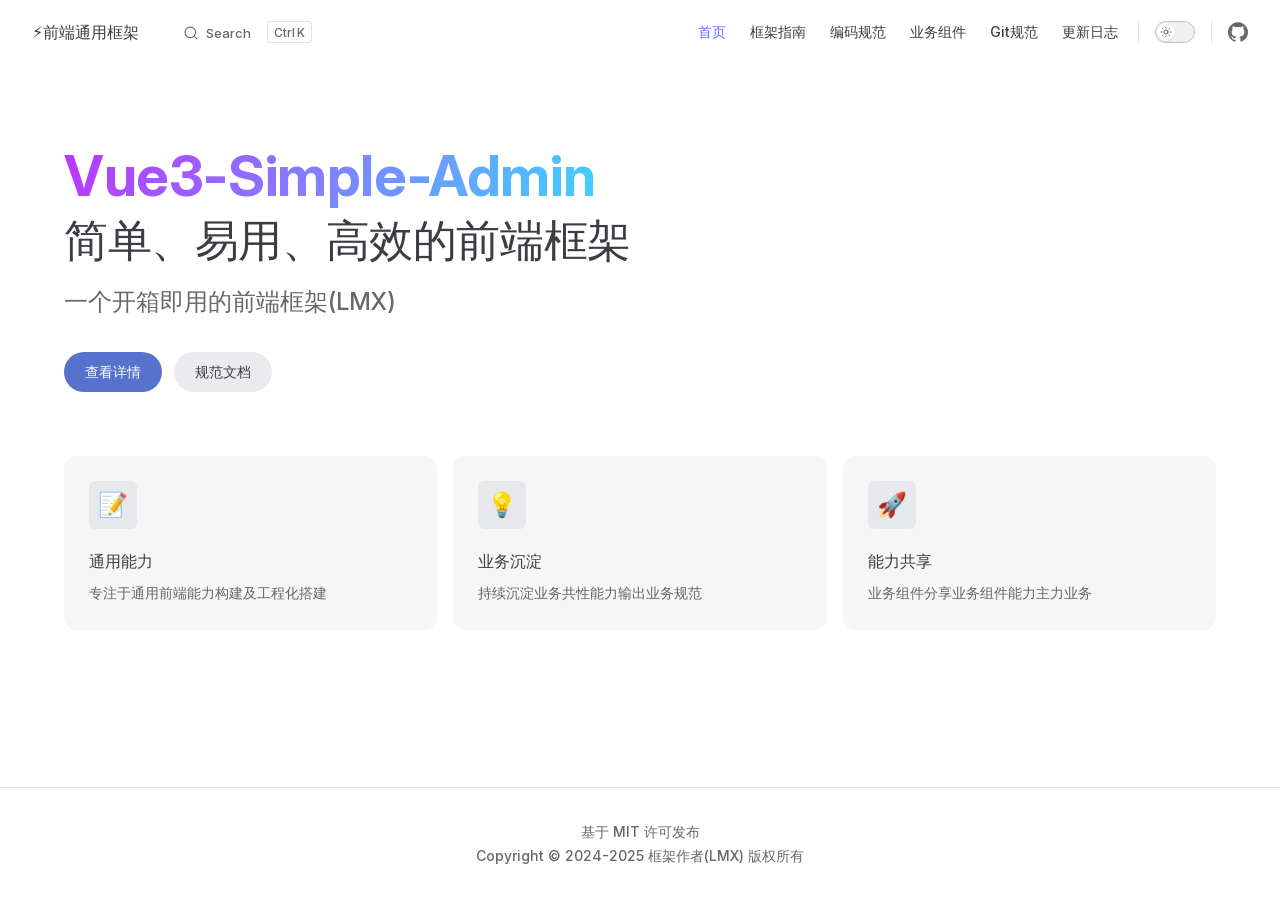
==== commit 537015d4: "feat(docs): 完善框架文档描述" ====
--- a/index.html
+++ b/index.html
@@ -3,22 +3,22 @@
   <head>
     <meta charset="utf-8">
     <meta name="viewport" content="width=device-width,initial-scale=1">
-    <title>🚀 前端通用框架</title>
+    <title>⚡前端通用框架</title>
     <meta name="description" content="前端通用框架-LMX">
-    <meta name="generator" content="VitePress v1.4.1">
-    <link rel="preload stylesheet" href="/assets/style.DuVumDp0.css" as="style">
+    <meta name="generator" content="VitePress v1.4.5">
+    <link rel="preload stylesheet" href="/assets/style.kKRJq80s.css" as="style">
     
-    <script type="module" src="/assets/app.DJWzKcC3.js"></script>
+    <script type="module" src="/assets/app.Dr-7yng0.js"></script>
     <link rel="preload" href="/assets/inter-roman-latin.Di8DUHzh.woff2" as="font" type="font/woff2" crossorigin="">
-    <link rel="modulepreload" href="/assets/chunks/theme.CJFkpKO4.js">
-    <link rel="modulepreload" href="/assets/chunks/framework.Cb3oZuCp.js">
-    <link rel="modulepreload" href="/assets/index.md.DfQg890u.lean.js">
+    <link rel="modulepreload" href="/assets/chunks/theme.CwDk7L3u.js">
+    <link rel="modulepreload" href="/assets/chunks/framework.CkE-cstl.js">
+    <link rel="modulepreload" href="/assets/index.md.BYs-LrGl.lean.js">
     <script id="check-dark-mode">(()=>{const e=localStorage.getItem("vitepress-theme-appearance")||"auto",a=window.matchMedia("(prefers-color-scheme: dark)").matches;(!e||e==="auto"?a:e==="dark")&&document.documentElement.classList.add("dark")})();</script>
     <script id="check-mac-os">document.documentElement.classList.toggle("mac",/Mac|iPhone|iPod|iPad/i.test(navigator.platform));</script>
   </head>
   <body>
-    <div id="app"><div class="Layout" data-v-5d98c3a5><!--[--><!--]--><!--[--><span tabindex="-1" data-v-0f60ec36></span><a href="#VPContent" class="VPSkipLink visually-hidden" data-v-0f60ec36> Skip to content </a><!--]--><!----><header class="VPNav" data-v-5d98c3a5 data-v-ae24b3ad><div class="VPNavBar" data-v-ae24b3ad data-v-6aa21345><div class="wrapper" data-v-6aa21345><div class="container" data-v-6aa21345><div class="title" data-v-6aa21345><div class="VPNavBarTitle" data-v-6aa21345 data-v-ab179fa1><a class="title" href="/" data-v-ab179fa1><!--[--><!--]--><!----><span data-v-ab179fa1>🚀 前端通用框架</span><!--[--><!--]--></a></div></div><div class="content" data-v-6aa21345><div class="content-body" data-v-6aa21345><!--[--><!--]--><div class="VPNavBarSearch search" data-v-6aa21345><!--[--><!----><div id="local-search"><button type="button" class="DocSearch DocSearch-Button" aria-label="Search"><span class="DocSearch-Button-Container"><span class="vp-icon DocSearch-Search-Icon"></span><span class="DocSearch-Button-Placeholder">Search</span></span><span class="DocSearch-Button-Keys"><kbd class="DocSearch-Button-Key"></kbd><kbd class="DocSearch-Button-Key">K</kbd></span></button></div><!--]--></div><nav aria-labelledby="main-nav-aria-label" class="VPNavBarMenu menu" data-v-6aa21345 data-v-dc692963><span id="main-nav-aria-label" class="visually-hidden" data-v-dc692963> Main Navigation </span><!--[--><!--[--><a class="VPLink link VPNavBarMenuLink active" href="/" tabindex="0" data-v-dc692963 data-v-e56f3d57><!--[--><span data-v-e56f3d57>首页</span><!--]--></a><!--]--><!--[--><a class="VPLink link VPNavBarMenuLink" href="/introduction-guide.html" tabindex="0" data-v-dc692963 data-v-e56f3d57><!--[--><span data-v-e56f3d57>框架指南</span><!--]--></a><!--]--><!--[--><a class="VPLink link VPNavBarMenuLink" href="/code-convention.html" tabindex="0" data-v-dc692963 data-v-e56f3d57><!--[--><span data-v-e56f3d57>编码规范</span><!--]--></a><!--]--><!--[--><a class="VPLink link VPNavBarMenuLink" href="/business-components/" tabindex="0" data-v-dc692963 data-v-e56f3d57><!--[--><span data-v-e56f3d57>业务组件</span><!--]--></a><!--]--><!--[--><a class="VPLink link VPNavBarMenuLink" href="/git-convention.html" tabindex="0" data-v-dc692963 data-v-e56f3d57><!--[--><span data-v-e56f3d57>Git规范</span><!--]--></a><!--]--><!--[--><a class="VPLink link VPNavBarMenuLink" href="/change-log.html" tabindex="0" data-v-dc692963 data-v-e56f3d57><!--[--><span data-v-e56f3d57>更新日志</span><!--]--></a><!--]--><!--]--></nav><!----><div class="VPNavBarAppearance appearance" data-v-6aa21345 data-v-6c893767><button class="VPSwitch VPSwitchAppearance" type="button" role="switch" title aria-checked="false" data-v-6c893767 data-v-5337faa4 data-v-1d5665e3><span class="check" data-v-1d5665e3><span class="icon" data-v-1d5665e3><!--[--><span class="vpi-sun sun" data-v-5337faa4></span><span class="vpi-moon moon" data-v-5337faa4></span><!--]--></span></span></button></div><div class="VPSocialLinks VPNavBarSocialLinks social-links" data-v-6aa21345 data-v-0394ad82 data-v-7bc22406><!--[--><a class="VPSocialLink no-icon" href aria-label="github" target="_blank" rel="noopener" data-v-7bc22406 data-v-eee4e7cb><span class="vpi-social-github" /></a><!--]--></div><div class="VPFlyout VPNavBarExtra extra" data-v-6aa21345 data-v-bb2aa2f0 data-v-cf11d7a2><button type="button" class="button" aria-haspopup="true" aria-expanded="false" aria-label="extra navigation" data-v-cf11d7a2><span class="vpi-more-horizontal icon" data-v-cf11d7a2></span></button><div class="menu" data-v-cf11d7a2><div class="VPMenu" data-v-cf11d7a2 data-v-b98bc113><!----><!--[--><!--[--><!----><div class="group" data-v-bb2aa2f0><div class="item appearance" data-v-bb2aa2f0><p class="label" data-v-bb2aa2f0>Appearance</p><div class="appearance-action" data-v-bb2aa2f0><button class="VPSwitch VPSwitchAppearance" type="button" role="switch" title aria-checked="false" data-v-bb2aa2f0 data-v-5337faa4 data-v-1d5665e3><span class="check" data-v-1d5665e3><span class="icon" data-v-1d5665e3><!--[--><span class="vpi-sun sun" data-v-5337faa4></span><span class="vpi-moon moon" data-v-5337faa4></span><!--]--></span></span></button></div></div></div><div class="group" data-v-bb2aa2f0><div class="item social-links" data-v-bb2aa2f0><div class="VPSocialLinks social-links-list" data-v-bb2aa2f0 data-v-7bc22406><!--[--><a class="VPSocialLink no-icon" href aria-label="github" target="_blank" rel="noopener" data-v-7bc22406 data-v-eee4e7cb><span class="vpi-social-github" /></a><!--]--></div></div></div><!--]--><!--]--></div></div></div><!--[--><!--]--><button type="button" class="VPNavBarHamburger hamburger" aria-label="mobile navigation" aria-expanded="false" aria-controls="VPNavScreen" data-v-6aa21345 data-v-e5dd9c1c><span class="container" data-v-e5dd9c1c><span class="top" data-v-e5dd9c1c></span><span class="middle" data-v-e5dd9c1c></span><span class="bottom" data-v-e5dd9c1c></span></span></button></div></div></div></div><div class="divider" data-v-6aa21345><div class="divider-line" data-v-6aa21345></div></div></div><!----></header><!----><!----><div class="VPContent is-home" id="VPContent" data-v-5d98c3a5 data-v-1428d186><div class="VPHome" data-v-1428d186 data-v-686f80a6><!--[--><!--]--><div class="VPHero VPHomeHero" data-v-686f80a6 data-v-303bb580><div class="container" data-v-303bb580><div class="main" data-v-303bb580><!--[--><!--]--><!--[--><h1 class="name" data-v-303bb580><span class="clip" data-v-303bb580>Vue3-Simple-Admin</span></h1><p class="text" data-v-303bb580>简单、易用、高效的前端框架</p><p class="tagline" data-v-303bb580>一个开箱即用的前端框架</p><!--]--><!--[--><!--]--><div class="actions" data-v-303bb580><!--[--><div class="action" data-v-303bb580><a class="VPButton medium brand" href="/business-components.html" data-v-303bb580 data-v-fa7799d5>查看详情</a></div><div class="action" data-v-303bb580><a class="VPButton medium alt" href="/code-standard.html" data-v-303bb580 data-v-fa7799d5>规范文档</a></div><!--]--></div><!--[--><!--]--></div><!----></div></div><!--[--><!--]--><!--[--><!--]--><div class="VPFeatures VPHomeFeatures" data-v-686f80a6 data-v-a6181336><div class="container" data-v-a6181336><div class="items" data-v-a6181336><!--[--><div class="grid-3 item" data-v-a6181336><div class="VPLink no-icon VPFeature" data-v-a6181336 data-v-a3976bdc><!--[--><article class="box" data-v-a3976bdc><div class="icon" data-v-a3976bdc>📝</div><h2 class="title" data-v-a3976bdc>通用能力</h2><p class="details" data-v-a3976bdc>专注于通用前端能力构建及工程化搭建</p><!----></article><!--]--></div></div><div class="grid-3 item" data-v-a6181336><div class="VPLink no-icon VPFeature" data-v-a6181336 data-v-a3976bdc><!--[--><article class="box" data-v-a3976bdc><div class="icon" data-v-a3976bdc>💡</div><h2 class="title" data-v-a3976bdc>业务沉淀</h2><p class="details" data-v-a3976bdc>持续沉淀业务共性能力输出业务规范</p><!----></article><!--]--></div></div><div class="grid-3 item" data-v-a6181336><div class="VPLink no-icon VPFeature" data-v-a6181336 data-v-a3976bdc><!--[--><article class="box" data-v-a3976bdc><div class="icon" data-v-a3976bdc>⚡</div><h2 class="title" data-v-a3976bdc>能力共享</h2><p class="details" data-v-a3976bdc>业务组件分享业务组件能力主力业务</p><!----></article><!--]--></div></div><!--]--></div></div></div><!--[--><!--]--><div class="vp-doc container" style="" data-v-686f80a6 data-v-8e2d4988><!--[--><div style="position:relative;" data-v-686f80a6><div></div></div><!--]--></div></div></div><footer class="VPFooter" data-v-5d98c3a5 data-v-e315a0ad><div class="container" data-v-e315a0ad><p class="message" data-v-e315a0ad>基于 MIT 许可发布</p><p class="copyright" data-v-e315a0ad>Copyright © 2024-2025 框架作者(LMX)  版权所有</p></div></footer><!--[--><!--]--></div></div>
-    <script>window.__VP_HASH_MAP__=JSON.parse("{\"business-components_draggable-table.md\":\"Cg5GRH3i\",\"business-components_index.md\":\"DLR4aEGV\",\"business-components_select-input-table.md\":\"B539LDtx\",\"change-log.md\":\"DPjXReSg\",\"code-convention.md\":\"DmVCkzlH\",\"git-convention.md\":\"D9G2zrbq\",\"index.md\":\"DfQg890u\",\"introduction-guide.md\":\"CBShqXtq\"}");window.__VP_SITE_DATA__=JSON.parse("{\"lang\":\"en-US\",\"dir\":\"ltr\",\"title\":\"🚀 前端通用框架\",\"description\":\"前端通用框架-LMX\",\"base\":\"/\",\"head\":[],\"router\":{\"prefetchLinks\":true},\"appearance\":true,\"themeConfig\":{\"search\":{\"provider\":\"local\"},\"nav\":[{\"text\":\"首页\",\"link\":\"/\"},{\"text\":\"框架指南\",\"link\":\"/introduction-guide\"},{\"text\":\"编码规范\",\"link\":\"/code-convention\"},{\"text\":\"业务组件\",\"link\":\"/business-components/\"},{\"text\":\"Git规范\",\"link\":\"/git-convention\"},{\"text\":\"更新日志\",\"link\":\"/change-log\"}],\"sidebar\":{\"/business-components/\":[{\"text\":\"业务组件列表\",\"items\":[{\"text\":\"\",\"link\":\"/business-components/\"},{\"text\":\"SelectInputTable\",\"link\":\"/business-components/select-input-table\"},{\"text\":\"DraggableTable\",\"link\":\"/business-components/draggable-table\"}]}]},\"socialLinks\":[{\"icon\":\"github\",\"link\":\"\"}],\"outline\":{\"label\":\"页面导航\"},\"docFooter\":{\"prev\":\"上一页\",\"next\":\"下一页\"},\"lastUpdated\":{\"text\":\"更新时间\"},\"darkModeSwitchTitle\":\"切换到深色模式\",\"lightModeSwitchTitle\":\"切换到浅色模式\",\"returnToTopLabel\":\"返回顶部\",\"footer\":{\"message\":\"基于 MIT 许可发布\",\"copyright\":\"Copyright © 2024-2025 框架作者(LMX)  版权所有\"}},\"locales\":{},\"scrollOffset\":134,\"cleanUrls\":false}");</script>
+    <div id="app"><div class="Layout" data-v-45bd9870><!--[--><!--]--><!--[--><span tabindex="-1" data-v-a5170f03></span><a href="#VPContent" class="VPSkipLink visually-hidden" data-v-a5170f03> Skip to content </a><!--]--><!----><header class="VPNav" data-v-45bd9870 data-v-7f328a54><div class="VPNavBar" data-v-7f328a54 data-v-ff12ffd2><div class="wrapper" data-v-ff12ffd2><div class="container" data-v-ff12ffd2><div class="title" data-v-ff12ffd2><div class="VPNavBarTitle" data-v-ff12ffd2 data-v-79b7fe9c><a class="title" href="/" data-v-79b7fe9c><!--[--><!--]--><!----><span data-v-79b7fe9c>⚡前端通用框架</span><!--[--><!--]--></a></div></div><div class="content" data-v-ff12ffd2><div class="content-body" data-v-ff12ffd2><!--[--><!--]--><div class="VPNavBarSearch search" data-v-ff12ffd2><!--[--><!----><div id="local-search"><button type="button" class="DocSearch DocSearch-Button" aria-label="Search"><span class="DocSearch-Button-Container"><span class="vp-icon DocSearch-Search-Icon"></span><span class="DocSearch-Button-Placeholder">Search</span></span><span class="DocSearch-Button-Keys"><kbd class="DocSearch-Button-Key"></kbd><kbd class="DocSearch-Button-Key">K</kbd></span></button></div><!--]--></div><nav aria-labelledby="main-nav-aria-label" class="VPNavBarMenu menu" data-v-ff12ffd2 data-v-63fab308><span id="main-nav-aria-label" class="visually-hidden" data-v-63fab308> Main Navigation </span><!--[--><!--[--><a class="VPLink link VPNavBarMenuLink active" href="/" tabindex="0" data-v-63fab308 data-v-27b82160><!--[--><span data-v-27b82160>首页</span><!--]--></a><!--]--><!--[--><a class="VPLink link VPNavBarMenuLink" href="/introduction-guides/" tabindex="0" data-v-63fab308 data-v-27b82160><!--[--><span data-v-27b82160>框架指南</span><!--]--></a><!--]--><!--[--><a class="VPLink link VPNavBarMenuLink" href="/code-convention.html" tabindex="0" data-v-63fab308 data-v-27b82160><!--[--><span data-v-27b82160>编码规范</span><!--]--></a><!--]--><!--[--><a class="VPLink link VPNavBarMenuLink" href="/business-components/" tabindex="0" data-v-63fab308 data-v-27b82160><!--[--><span data-v-27b82160>业务组件</span><!--]--></a><!--]--><!--[--><a class="VPLink link VPNavBarMenuLink" href="/git-convention.html" tabindex="0" data-v-63fab308 data-v-27b82160><!--[--><span data-v-27b82160>Git规范</span><!--]--></a><!--]--><!--[--><a class="VPLink link VPNavBarMenuLink" href="/change-log.html" tabindex="0" data-v-63fab308 data-v-27b82160><!--[--><span data-v-27b82160>更新日志</span><!--]--></a><!--]--><!--]--></nav><!----><div class="VPNavBarAppearance appearance" data-v-ff12ffd2 data-v-e23748a7><button class="VPSwitch VPSwitchAppearance" type="button" role="switch" title aria-checked="false" data-v-e23748a7 data-v-ae705039 data-v-c42326c6><span class="check" data-v-c42326c6><span class="icon" data-v-c42326c6><!--[--><span class="vpi-sun sun" data-v-ae705039></span><span class="vpi-moon moon" data-v-ae705039></span><!--]--></span></span></button></div><div class="VPSocialLinks VPNavBarSocialLinks social-links" data-v-ff12ffd2 data-v-e857cf55 data-v-d1147c66><!--[--><a class="VPSocialLink no-icon" href="https://gitlab.com/lmx34844/vue3-simple-admin" aria-label="github" target="_blank" rel="noopener" data-v-d1147c66 data-v-c86d1ebd><span class="vpi-social-github" /></a><!--]--></div><div class="VPFlyout VPNavBarExtra extra" data-v-ff12ffd2 data-v-ed40c212 data-v-6de5588c><button type="button" class="button" aria-haspopup="true" aria-expanded="false" aria-label="extra navigation" data-v-6de5588c><span class="vpi-more-horizontal icon" data-v-6de5588c></span></button><div class="menu" data-v-6de5588c><div class="VPMenu" data-v-6de5588c data-v-4c029347><!----><!--[--><!--[--><!----><div class="group" data-v-ed40c212><div class="item appearance" data-v-ed40c212><p class="label" data-v-ed40c212>Appearance</p><div class="appearance-action" data-v-ed40c212><button class="VPSwitch VPSwitchAppearance" type="button" role="switch" title aria-checked="false" data-v-ed40c212 data-v-ae705039 data-v-c42326c6><span class="check" data-v-c42326c6><span class="icon" data-v-c42326c6><!--[--><span class="vpi-sun sun" data-v-ae705039></span><span class="vpi-moon moon" data-v-ae705039></span><!--]--></span></span></button></div></div></div><div class="group" data-v-ed40c212><div class="item social-links" data-v-ed40c212><div class="VPSocialLinks social-links-list" data-v-ed40c212 data-v-d1147c66><!--[--><a class="VPSocialLink no-icon" href="https://gitlab.com/lmx34844/vue3-simple-admin" aria-label="github" target="_blank" rel="noopener" data-v-d1147c66 data-v-c86d1ebd><span class="vpi-social-github" /></a><!--]--></div></div></div><!--]--><!--]--></div></div></div><!--[--><!--]--><button type="button" class="VPNavBarHamburger hamburger" aria-label="mobile navigation" aria-expanded="false" aria-controls="VPNavScreen" data-v-ff12ffd2 data-v-e5017367><span class="container" data-v-e5017367><span class="top" data-v-e5017367></span><span class="middle" data-v-e5017367></span><span class="bottom" data-v-e5017367></span></span></button></div></div></div></div><div class="divider" data-v-ff12ffd2><div class="divider-line" data-v-ff12ffd2></div></div></div><!----></header><!----><!----><div class="VPContent is-home" id="VPContent" data-v-45bd9870 data-v-de7b371e><div class="VPHome" data-v-de7b371e data-v-1e296b32><!--[--><!--]--><div class="VPHero VPHomeHero" data-v-1e296b32 data-v-817699f1><div class="container" data-v-817699f1><div class="main" data-v-817699f1><!--[--><!--]--><!--[--><h1 class="name" data-v-817699f1><span class="clip" data-v-817699f1>Vue3-Simple-Admin</span></h1><p class="text" data-v-817699f1>简单、易用、高效的前端框架</p><p class="tagline" data-v-817699f1>一个开箱即用的前端框架(LMX)</p><!--]--><!--[--><!--]--><div class="actions" data-v-817699f1><!--[--><div class="action" data-v-817699f1><a class="VPButton medium brand" href="/business-components.html" data-v-817699f1 data-v-7b5d9ad0>查看详情</a></div><div class="action" data-v-817699f1><a class="VPButton medium alt" href="/code-convention.html" data-v-817699f1 data-v-7b5d9ad0>规范文档</a></div><!--]--></div><!--[--><!--]--></div><!----></div></div><!--[--><!--]--><!--[--><!--]--><div class="VPFeatures VPHomeFeatures" data-v-1e296b32 data-v-0243b6b3><div class="container" data-v-0243b6b3><div class="items" data-v-0243b6b3><!--[--><div class="grid-3 item" data-v-0243b6b3><div class="VPLink no-icon VPFeature" data-v-0243b6b3 data-v-a1c2c62b><!--[--><article class="box" data-v-a1c2c62b><div class="icon" data-v-a1c2c62b>📝</div><h2 class="title" data-v-a1c2c62b>通用能力</h2><p class="details" data-v-a1c2c62b>专注于通用前端能力构建及工程化搭建</p><!----></article><!--]--></div></div><div class="grid-3 item" data-v-0243b6b3><div class="VPLink no-icon VPFeature" data-v-0243b6b3 data-v-a1c2c62b><!--[--><article class="box" data-v-a1c2c62b><div class="icon" data-v-a1c2c62b>💡</div><h2 class="title" data-v-a1c2c62b>业务沉淀</h2><p class="details" data-v-a1c2c62b>持续沉淀业务共性能力输出业务规范</p><!----></article><!--]--></div></div><div class="grid-3 item" data-v-0243b6b3><div class="VPLink no-icon VPFeature" data-v-0243b6b3 data-v-a1c2c62b><!--[--><article class="box" data-v-a1c2c62b><div class="icon" data-v-a1c2c62b>🚀</div><h2 class="title" data-v-a1c2c62b>能力共享</h2><p class="details" data-v-a1c2c62b>业务组件分享业务组件能力主力业务</p><!----></article><!--]--></div></div><!--]--></div></div></div><!--[--><!--]--><div class="vp-doc container" style="" data-v-1e296b32 data-v-c34b1e92><!--[--><div style="position:relative;" data-v-1e296b32><div></div></div><!--]--></div></div></div><footer class="VPFooter" data-v-45bd9870 data-v-3344ac8e><div class="container" data-v-3344ac8e><p class="message" data-v-3344ac8e>基于 MIT 许可发布</p><p class="copyright" data-v-3344ac8e>Copyright © 2024-2025 框架作者(LMX)  版权所有</p></div></footer><!--[--><!--]--></div></div>
+    <script>window.__VP_HASH_MAP__=JSON.parse("{\"business-components_confirm.md\":\"CdXgnixH\",\"business-components_index.md\":\"x4ILx9tX\",\"business-components_message.md\":\"DAFS_prg\",\"business-components_pop-confirm.md\":\"D-7r8ZG0\",\"change-log.md\":\"D0qrPhrQ\",\"code-convention.md\":\"WgxpR1yG\",\"git-convention.md\":\"D1aGFrju\",\"index.md\":\"BYs-LrGl\",\"introduction-guides_capabilities.md\":\"CUNuVIOv\",\"introduction-guides_icon.md\":\"BKpHWzrQ\",\"introduction-guides_index.md\":\"D90U_hJW\",\"introduction-guides_router.md\":\"BJ-DEOmM\",\"introduction-guides_start.md\":\"B2QiyVxB\",\"introduction-guides_structure.md\":\"zjAa0RRz\",\"introduction-guides_technology.md\":\"B0H_Qm3t\"}");window.__VP_SITE_DATA__=JSON.parse("{\"lang\":\"en-US\",\"dir\":\"ltr\",\"title\":\"⚡前端通用框架\",\"description\":\"前端通用框架-LMX\",\"base\":\"/\",\"head\":[],\"router\":{\"prefetchLinks\":true},\"appearance\":true,\"themeConfig\":{\"search\":{\"provider\":\"local\"},\"nav\":[{\"text\":\"首页\",\"link\":\"/\"},{\"text\":\"框架指南\",\"link\":\"/introduction-guides/\"},{\"text\":\"编码规范\",\"link\":\"/code-convention\"},{\"text\":\"业务组件\",\"link\":\"/business-components/\"},{\"text\":\"Git规范\",\"link\":\"/git-convention\"},{\"text\":\"更新日志\",\"link\":\"/change-log\"}],\"sidebar\":{\"/introduction-guides/\":[{\"text\":\"框架简介\",\"items\":[{\"text\":\"\",\"link\":\"/introduction-guides/\"},{\"text\":\"系统功能\",\"link\":\"/introduction-guides/capabilities\"},{\"text\":\"快速启动\",\"link\":\"/introduction-guides/start\"},{\"text\":\"技术选型\",\"link\":\"/introduction-guides/technology\"},{\"text\":\"项目结构\",\"link\":\"/introduction-guides/structure\"},{\"text\":\"菜单路由\",\"link\":\"/introduction-guides/router\"},{\"text\":\"项目图标\",\"link\":\"/introduction-guides/icon\"}]}],\"/business-components/\":[{\"text\":\"业务组件列表\",\"items\":[{\"text\":\"\",\"link\":\"/business-components/\"},{\"text\":\"Message\",\"link\":\"/business-components/message\"},{\"text\":\"Confirm\",\"link\":\"/business-components/confirm\"},{\"text\":\"PopConfirm\",\"link\":\"/business-components/pop-confirm\"}]}]},\"socialLinks\":[{\"icon\":\"github\",\"link\":\"https://gitlab.com/lmx34844/vue3-simple-admin\"}],\"outline\":{\"label\":\"页面导航\"},\"docFooter\":{\"prev\":\"上一页\",\"next\":\"下一页\"},\"lastUpdated\":{\"text\":\"更新时间\"},\"darkModeSwitchTitle\":\"切换到深色模式\",\"lightModeSwitchTitle\":\"切换到浅色模式\",\"returnToTopLabel\":\"返回顶部\",\"footer\":{\"message\":\"基于 MIT 许可发布\",\"copyright\":\"Copyright © 2024-2025 框架作者(LMX)  版权所有\"}},\"locales\":{},\"scrollOffset\":134,\"cleanUrls\":false}");</script>
     
   </body>
 </html>
--- a/assets/style.kKRJq80s.css
+++ b/assets/style.kKRJq80s.css
@@ -0,0 +1 @@
+html,body{width:100%;height:100%}input::-ms-clear,input::-ms-reveal{display:none}*,*:before,*:after{box-sizing:border-box}html{font-family:sans-serif;line-height:1.15;-webkit-text-size-adjust:100%;-ms-text-size-adjust:100%;-ms-overflow-style:scrollbar;-webkit-tap-highlight-color:rgba(0,0,0,0)}@-ms-viewport{width:device-width}body{margin:0}[tabindex="-1"]:focus{outline:none}hr{box-sizing:content-box;height:0;overflow:visible}h1,h2,h3,h4,h5,h6{margin-top:0;margin-bottom:.5em;font-weight:500}p{margin-top:0;margin-bottom:1em}abbr[title],abbr[data-original-title]{-webkit-text-decoration:underline dotted;text-decoration:underline;text-decoration:underline dotted;border-bottom:0;cursor:help}address{margin-bottom:1em;font-style:normal;line-height:inherit}input[type=text],input[type=password],input[type=number],textarea{-webkit-appearance:none}ol,ul,dl{margin-top:0;margin-bottom:1em}ol ol,ul ul,ol ul,ul ol{margin-bottom:0}dt{font-weight:500}dd{margin-bottom:.5em;margin-left:0}blockquote{margin:0 0 1em}dfn{font-style:italic}b,strong{font-weight:bolder}small{font-size:80%}sub,sup{position:relative;font-size:75%;line-height:0;vertical-align:baseline}sub{bottom:-.25em}sup{top:-.5em}pre,code,kbd,samp{font-size:1em;font-family:SFMono-Regular,Consolas,Liberation Mono,Menlo,Courier,monospace}pre{margin-top:0;margin-bottom:1em;overflow:auto}figure{margin:0 0 1em}img{vertical-align:middle;border-style:none}a,area,button,[role=button],input:not([type=range]),label,select,summary,textarea{touch-action:manipulation}caption{padding-top:.75em;padding-bottom:.3em;text-align:left;caption-side:bottom}input,button,select,optgroup,textarea{margin:0;color:inherit;font-size:inherit;font-family:inherit;line-height:inherit}button,input{overflow:visible}button,select{text-transform:none}button,html [type=button],[type=reset],[type=submit]{-webkit-appearance:button}button::-moz-focus-inner,[type=button]::-moz-focus-inner,[type=reset]::-moz-focus-inner,[type=submit]::-moz-focus-inner{padding:0;border-style:none}input[type=radio],input[type=checkbox]{box-sizing:border-box;padding:0}input[type=date],input[type=time],input[type=datetime-local],input[type=month]{-webkit-appearance:listbox}textarea{overflow:auto;resize:vertical}fieldset{min-width:0;margin:0;padding:0;border:0}legend{display:block;width:100%;max-width:100%;margin-bottom:.5em;padding:0;color:inherit;font-size:1.5em;line-height:inherit;white-space:normal}progress{vertical-align:baseline}[type=number]::-webkit-inner-spin-button,[type=number]::-webkit-outer-spin-button{height:auto}[type=search]{outline-offset:-2px;-webkit-appearance:none}[type=search]::-webkit-search-cancel-button,[type=search]::-webkit-search-decoration{-webkit-appearance:none}::-webkit-file-upload-button{font:inherit;-webkit-appearance:button}output{display:inline-block}summary{display:list-item}template{display:none}[hidden]{display:none!important}mark{padding:.2em;background-color:#feffe6}@font-face{font-family:Inter;font-style:normal;font-weight:100 900;font-display:swap;src:url(/assets/inter-roman-cyrillic-ext.BBPuwvHQ.woff2) format("woff2");unicode-range:U+0460-052F,U+1C80-1C88,U+20B4,U+2DE0-2DFF,U+A640-A69F,U+FE2E-FE2F}@font-face{font-family:Inter;font-style:normal;font-weight:100 900;font-display:swap;src:url(/assets/inter-roman-cyrillic.C5lxZ8CY.woff2) format("woff2");unicode-range:U+0301,U+0400-045F,U+0490-0491,U+04B0-04B1,U+2116}@font-face{font-family:Inter;font-style:normal;font-weight:100 900;font-display:swap;src:url(/assets/inter-roman-greek-ext.CqjqNYQ-.woff2) format("woff2");unicode-range:U+1F00-1FFF}@font-face{font-family:Inter;font-style:normal;font-weight:100 900;font-display:swap;src:url(/assets/inter-roman-greek.BBVDIX6e.woff2) format("woff2");unicode-range:U+0370-0377,U+037A-037F,U+0384-038A,U+038C,U+038E-03A1,U+03A3-03FF}@font-face{font-family:Inter;font-style:normal;font-weight:100 900;font-display:swap;src:url(/assets/inter-roman-vietnamese.BjW4sHH5.woff2) format("woff2");unicode-range:U+0102-0103,U+0110-0111,U+0128-0129,U+0168-0169,U+01A0-01A1,U+01AF-01B0,U+0300-0301,U+0303-0304,U+0308-0309,U+0323,U+0329,U+1EA0-1EF9,U+20AB}@font-face{font-family:Inter;font-style:normal;font-weight:100 900;font-display:swap;src:url(/assets/inter-roman-latin-ext.4ZJIpNVo.woff2) format("woff2");unicode-range:U+0100-02AF,U+0304,U+0308,U+0329,U+1E00-1E9F,U+1EF2-1EFF,U+2020,U+20A0-20AB,U+20AD-20C0,U+2113,U+2C60-2C7F,U+A720-A7FF}@font-face{font-family:Inter;font-style:normal;font-weight:100 900;font-display:swap;src:url(/assets/inter-roman-latin.Di8DUHzh.woff2) format("woff2");unicode-range:U+0000-00FF,U+0131,U+0152-0153,U+02BB-02BC,U+02C6,U+02DA,U+02DC,U+0304,U+0308,U+0329,U+2000-206F,U+2074,U+20AC,U+2122,U+2191,U+2193,U+2212,U+2215,U+FEFF,U+FFFD}@font-face{font-family:Inter;font-style:italic;font-weight:100 900;font-display:swap;src:url(/assets/inter-italic-cyrillic-ext.r48I6akx.woff2) format("woff2");unicode-range:U+0460-052F,U+1C80-1C88,U+20B4,U+2DE0-2DFF,U+A640-A69F,U+FE2E-FE2F}@font-face{font-family:Inter;font-style:italic;font-weight:100 900;font-display:swap;src:url(/assets/inter-italic-cyrillic.By2_1cv3.woff2) format("woff2");unicode-range:U+0301,U+0400-045F,U+0490-0491,U+04B0-04B1,U+2116}@font-face{font-family:Inter;font-style:italic;font-weight:100 900;font-display:swap;src:url(/assets/inter-italic-greek-ext.1u6EdAuj.woff2) format("woff2");unicode-range:U+1F00-1FFF}@font-face{font-family:Inter;font-style:italic;font-weight:100 900;font-display:swap;src:url(/assets/inter-italic-greek.DJ8dCoTZ.woff2) format("woff2");unicode-range:U+0370-0377,U+037A-037F,U+0384-038A,U+038C,U+038E-03A1,U+03A3-03FF}@font-face{font-family:Inter;font-style:italic;font-weight:100 900;font-display:swap;src:url(/assets/inter-italic-vietnamese.BSbpV94h.woff2) format("woff2");unicode-range:U+0102-0103,U+0110-0111,U+0128-0129,U+0168-0169,U+01A0-01A1,U+01AF-01B0,U+0300-0301,U+0303-0304,U+0308-0309,U+0323,U+0329,U+1EA0-1EF9,U+20AB}@font-face{font-family:Inter;font-style:italic;font-weight:100 900;font-display:swap;src:url(/assets/inter-italic-latin-ext.CN1xVJS-.woff2) format("woff2");unicode-range:U+0100-02AF,U+0304,U+0308,U+0329,U+1E00-1E9F,U+1EF2-1EFF,U+2020,U+20A0-20AB,U+20AD-20C0,U+2113,U+2C60-2C7F,U+A720-A7FF}@font-face{font-family:Inter;font-style:italic;font-weight:100 900;font-display:swap;src:url(/assets/inter-italic-latin.C2AdPX0b.woff2) format("woff2");unicode-range:U+0000-00FF,U+0131,U+0152-0153,U+02BB-02BC,U+02C6,U+02DA,U+02DC,U+0304,U+0308,U+0329,U+2000-206F,U+2074,U+20AC,U+2122,U+2191,U+2193,U+2212,U+2215,U+FEFF,U+FFFD}@font-face{font-family:Punctuation SC;font-weight:400;src:local("PingFang SC Regular"),local("Noto Sans CJK SC"),local("Microsoft YaHei");unicode-range:U+201C,U+201D,U+2018,U+2019,U+2E3A,U+2014,U+2013,U+2026,U+00B7,U+007E,U+002F}@font-face{font-family:Punctuation SC;font-weight:500;src:local("PingFang SC Medium"),local("Noto Sans CJK SC"),local("Microsoft YaHei");unicode-range:U+201C,U+201D,U+2018,U+2019,U+2E3A,U+2014,U+2013,U+2026,U+00B7,U+007E,U+002F}@font-face{font-family:Punctuation SC;font-weight:600;src:local("PingFang SC Semibold"),local("Noto Sans CJK SC Bold"),local("Microsoft YaHei Bold");unicode-range:U+201C,U+201D,U+2018,U+2019,U+2E3A,U+2014,U+2013,U+2026,U+00B7,U+007E,U+002F}@font-face{font-family:Punctuation SC;font-weight:700;src:local("PingFang SC Semibold"),local("Noto Sans CJK SC Bold"),local("Microsoft YaHei Bold");unicode-range:U+201C,U+201D,U+2018,U+2019,U+2E3A,U+2014,U+2013,U+2026,U+00B7,U+007E,U+002F}:root{--vp-c-white: #ffffff;--vp-c-black: #000000;--vp-c-neutral: var(--vp-c-black);--vp-c-neutral-inverse: var(--vp-c-white)}.dark{--vp-c-neutral: var(--vp-c-white);--vp-c-neutral-inverse: var(--vp-c-black)}:root{--vp-c-gray-1: #dddde3;--vp-c-gray-2: #e4e4e9;--vp-c-gray-3: #ebebef;--vp-c-gray-soft: rgba(142, 150, 170, .14);--vp-c-indigo-1: #3451b2;--vp-c-indigo-2: #3a5ccc;--vp-c-indigo-3: #5672cd;--vp-c-indigo-soft: rgba(100, 108, 255, .14);--vp-c-purple-1: #6f42c1;--vp-c-purple-2: #7e4cc9;--vp-c-purple-3: #8e5cd9;--vp-c-purple-soft: rgba(159, 122, 234, .14);--vp-c-green-1: #18794e;--vp-c-green-2: #299764;--vp-c-green-3: #30a46c;--vp-c-green-soft: rgba(16, 185, 129, .14);--vp-c-yellow-1: #915930;--vp-c-yellow-2: #946300;--vp-c-yellow-3: #9f6a00;--vp-c-yellow-soft: rgba(234, 179, 8, .14);--vp-c-red-1: #b8272c;--vp-c-red-2: #d5393e;--vp-c-red-3: #e0575b;--vp-c-red-soft: rgba(244, 63, 94, .14);--vp-c-sponsor: #db2777}.dark{--vp-c-gray-1: #515c67;--vp-c-gray-2: #414853;--vp-c-gray-3: #32363f;--vp-c-gray-soft: rgba(101, 117, 133, .16);--vp-c-indigo-1: #a8b1ff;--vp-c-indigo-2: #5c73e7;--vp-c-indigo-3: #3e63dd;--vp-c-indigo-soft: rgba(100, 108, 255, .16);--vp-c-purple-1: #c8abfa;--vp-c-purple-2: #a879e6;--vp-c-purple-3: #8e5cd9;--vp-c-purple-soft: rgba(159, 122, 234, .16);--vp-c-green-1: #3dd68c;--vp-c-green-2: #30a46c;--vp-c-green-3: #298459;--vp-c-green-soft: rgba(16, 185, 129, .16);--vp-c-yellow-1: #f9b44e;--vp-c-yellow-2: #da8b17;--vp-c-yellow-3: #a46a0a;--vp-c-yellow-soft: rgba(234, 179, 8, .16);--vp-c-red-1: #f66f81;--vp-c-red-2: #f14158;--vp-c-red-3: #b62a3c;--vp-c-red-soft: rgba(244, 63, 94, .16)}:root{--vp-c-bg: #ffffff;--vp-c-bg-alt: #f6f6f7;--vp-c-bg-elv: #ffffff;--vp-c-bg-soft: #f6f6f7}.dark{--vp-c-bg: #1b1b1f;--vp-c-bg-alt: #161618;--vp-c-bg-elv: #202127;--vp-c-bg-soft: #202127}:root{--vp-c-border: #c2c2c4;--vp-c-divider: #e2e2e3;--vp-c-gutter: #e2e2e3}.dark{--vp-c-border: #3c3f44;--vp-c-divider: #2e2e32;--vp-c-gutter: #000000}:root{--vp-c-text-1: rgba(60, 60, 67);--vp-c-text-2: rgba(60, 60, 67, .78);--vp-c-text-3: rgba(60, 60, 67, .56)}.dark{--vp-c-text-1: rgba(255, 255, 245, .86);--vp-c-text-2: rgba(235, 235, 245, .6);--vp-c-text-3: rgba(235, 235, 245, .38)}:root{--vp-c-default-1: var(--vp-c-gray-1);--vp-c-default-2: var(--vp-c-gray-2);--vp-c-default-3: var(--vp-c-gray-3);--vp-c-default-soft: var(--vp-c-gray-soft);--vp-c-brand-1: var(--vp-c-indigo-1);--vp-c-brand-2: var(--vp-c-indigo-2);--vp-c-brand-3: var(--vp-c-indigo-3);--vp-c-brand-soft: var(--vp-c-indigo-soft);--vp-c-brand: var(--vp-c-brand-1);--vp-c-tip-1: var(--vp-c-brand-1);--vp-c-tip-2: var(--vp-c-brand-2);--vp-c-tip-3: var(--vp-c-brand-3);--vp-c-tip-soft: var(--vp-c-brand-soft);--vp-c-note-1: var(--vp-c-brand-1);--vp-c-note-2: var(--vp-c-brand-2);--vp-c-note-3: var(--vp-c-brand-3);--vp-c-note-soft: var(--vp-c-brand-soft);--vp-c-success-1: var(--vp-c-green-1);--vp-c-success-2: var(--vp-c-green-2);--vp-c-success-3: var(--vp-c-green-3);--vp-c-success-soft: var(--vp-c-green-soft);--vp-c-important-1: var(--vp-c-purple-1);--vp-c-important-2: var(--vp-c-purple-2);--vp-c-important-3: var(--vp-c-purple-3);--vp-c-important-soft: var(--vp-c-purple-soft);--vp-c-warning-1: var(--vp-c-yellow-1);--vp-c-warning-2: var(--vp-c-yellow-2);--vp-c-warning-3: var(--vp-c-yellow-3);--vp-c-warning-soft: var(--vp-c-yellow-soft);--vp-c-danger-1: var(--vp-c-red-1);--vp-c-danger-2: var(--vp-c-red-2);--vp-c-danger-3: var(--vp-c-red-3);--vp-c-danger-soft: var(--vp-c-red-soft);--vp-c-caution-1: var(--vp-c-red-1);--vp-c-caution-2: var(--vp-c-red-2);--vp-c-caution-3: var(--vp-c-red-3);--vp-c-caution-soft: var(--vp-c-red-soft)}:root{--vp-font-family-base: "Inter", ui-sans-serif, system-ui, sans-serif, "Apple Color Emoji", "Segoe UI Emoji", "Segoe UI Symbol", "Noto Color Emoji";--vp-font-family-mono: ui-monospace, "Menlo", "Monaco", "Consolas", "Liberation Mono", "Courier New", monospace;font-optical-sizing:auto}:root:where(:lang(zh)){--vp-font-family-base: "Punctuation SC", "Inter", ui-sans-serif, system-ui, sans-serif, "Apple Color Emoji", "Segoe UI Emoji", "Segoe UI Symbol", "Noto Color Emoji"}:root{--vp-shadow-1: 0 1px 2px rgba(0, 0, 0, .04), 0 1px 2px rgba(0, 0, 0, .06);--vp-shadow-2: 0 3px 12px rgba(0, 0, 0, .07), 0 1px 4px rgba(0, 0, 0, .07);--vp-shadow-3: 0 12px 32px rgba(0, 0, 0, .1), 0 2px 6px rgba(0, 0, 0, .08);--vp-shadow-4: 0 14px 44px rgba(0, 0, 0, .12), 0 3px 9px rgba(0, 0, 0, .12);--vp-shadow-5: 0 18px 56px rgba(0, 0, 0, .16), 0 4px 12px rgba(0, 0, 0, .16)}:root{--vp-z-index-footer: 10;--vp-z-index-local-nav: 20;--vp-z-index-nav: 30;--vp-z-index-layout-top: 40;--vp-z-index-backdrop: 50;--vp-z-index-sidebar: 60}@media (min-width: 960px){:root{--vp-z-index-sidebar: 25}}:root{--vp-layout-max-width: 1440px}:root{--vp-header-anchor-symbol: "#"}:root{--vp-code-line-height: 1.7;--vp-code-font-size: .875em;--vp-code-color: var(--vp-c-brand-1);--vp-code-link-color: var(--vp-c-brand-1);--vp-code-link-hover-color: var(--vp-c-brand-2);--vp-code-bg: var(--vp-c-default-soft);--vp-code-block-color: var(--vp-c-text-2);--vp-code-block-bg: var(--vp-c-bg-alt);--vp-code-block-divider-color: var(--vp-c-gutter);--vp-code-lang-color: var(--vp-c-text-3);--vp-code-line-highlight-color: var(--vp-c-default-soft);--vp-code-line-number-color: var(--vp-c-text-3);--vp-code-line-diff-add-color: var(--vp-c-success-soft);--vp-code-line-diff-add-symbol-color: var(--vp-c-success-1);--vp-code-line-diff-remove-color: var(--vp-c-danger-soft);--vp-code-line-diff-remove-symbol-color: var(--vp-c-danger-1);--vp-code-line-warning-color: var(--vp-c-warning-soft);--vp-code-line-error-color: var(--vp-c-danger-soft);--vp-code-copy-code-border-color: var(--vp-c-divider);--vp-code-copy-code-bg: var(--vp-c-bg-soft);--vp-code-copy-code-hover-border-color: var(--vp-c-divider);--vp-code-copy-code-hover-bg: var(--vp-c-bg);--vp-code-copy-code-active-text: var(--vp-c-text-2);--vp-code-copy-copied-text-content: "Copied";--vp-code-tab-divider: var(--vp-code-block-divider-color);--vp-code-tab-text-color: var(--vp-c-text-2);--vp-code-tab-bg: var(--vp-code-block-bg);--vp-code-tab-hover-text-color: var(--vp-c-text-1);--vp-code-tab-active-text-color: var(--vp-c-text-1);--vp-code-tab-active-bar-color: var(--vp-c-brand-1)}:root{--vp-button-brand-border: transparent;--vp-button-brand-text: var(--vp-c-white);--vp-button-brand-bg: var(--vp-c-brand-3);--vp-button-brand-hover-border: transparent;--vp-button-brand-hover-text: var(--vp-c-white);--vp-button-brand-hover-bg: var(--vp-c-brand-2);--vp-button-brand-active-border: transparent;--vp-button-brand-active-text: var(--vp-c-white);--vp-button-brand-active-bg: var(--vp-c-brand-1);--vp-button-alt-border: transparent;--vp-button-alt-text: var(--vp-c-text-1);--vp-button-alt-bg: var(--vp-c-default-3);--vp-button-alt-hover-border: transparent;--vp-button-alt-hover-text: var(--vp-c-text-1);--vp-button-alt-hover-bg: var(--vp-c-default-2);--vp-button-alt-active-border: transparent;--vp-button-alt-active-text: var(--vp-c-text-1);--vp-button-alt-active-bg: var(--vp-c-default-1);--vp-button-sponsor-border: var(--vp-c-text-2);--vp-button-sponsor-text: var(--vp-c-text-2);--vp-button-sponsor-bg: transparent;--vp-button-sponsor-hover-border: var(--vp-c-sponsor);--vp-button-sponsor-hover-text: var(--vp-c-sponsor);--vp-button-sponsor-hover-bg: transparent;--vp-button-sponsor-active-border: var(--vp-c-sponsor);--vp-button-sponsor-active-text: var(--vp-c-sponsor);--vp-button-sponsor-active-bg: transparent}:root{--vp-custom-block-font-size: 14px;--vp-custom-block-code-font-size: 13px;--vp-custom-block-info-border: transparent;--vp-custom-block-info-text: var(--vp-c-text-1);--vp-custom-block-info-bg: var(--vp-c-default-soft);--vp-custom-block-info-code-bg: var(--vp-c-default-soft);--vp-custom-block-note-border: transparent;--vp-custom-block-note-text: var(--vp-c-text-1);--vp-custom-block-note-bg: var(--vp-c-default-soft);--vp-custom-block-note-code-bg: var(--vp-c-default-soft);--vp-custom-block-tip-border: transparent;--vp-custom-block-tip-text: var(--vp-c-text-1);--vp-custom-block-tip-bg: var(--vp-c-tip-soft);--vp-custom-block-tip-code-bg: var(--vp-c-tip-soft);--vp-custom-block-important-border: transparent;--vp-custom-block-important-text: var(--vp-c-text-1);--vp-custom-block-important-bg: var(--vp-c-important-soft);--vp-custom-block-important-code-bg: var(--vp-c-important-soft);--vp-custom-block-warning-border: transparent;--vp-custom-block-warning-text: var(--vp-c-text-1);--vp-custom-block-warning-bg: var(--vp-c-warning-soft);--vp-custom-block-warning-code-bg: var(--vp-c-warning-soft);--vp-custom-block-danger-border: transparent;--vp-custom-block-danger-text: var(--vp-c-text-1);--vp-custom-block-danger-bg: var(--vp-c-danger-soft);--vp-custom-block-danger-code-bg: var(--vp-c-danger-soft);--vp-custom-block-caution-border: transparent;--vp-custom-block-caution-text: var(--vp-c-text-1);--vp-custom-block-caution-bg: var(--vp-c-caution-soft);--vp-custom-block-caution-code-bg: var(--vp-c-caution-soft);--vp-custom-block-details-border: var(--vp-custom-block-info-border);--vp-custom-block-details-text: var(--vp-custom-block-info-text);--vp-custom-block-details-bg: var(--vp-custom-block-info-bg);--vp-custom-block-details-code-bg: var(--vp-custom-block-info-code-bg)}:root{--vp-input-border-color: var(--vp-c-border);--vp-input-bg-color: var(--vp-c-bg-alt);--vp-input-switch-bg-color: var(--vp-c-default-soft)}:root{--vp-nav-height: 64px;--vp-nav-bg-color: var(--vp-c-bg);--vp-nav-screen-bg-color: var(--vp-c-bg);--vp-nav-logo-height: 24px}.hide-nav{--vp-nav-height: 0px}.hide-nav .VPSidebar{--vp-nav-height: 22px}:root{--vp-local-nav-bg-color: var(--vp-c-bg)}:root{--vp-sidebar-width: 272px;--vp-sidebar-bg-color: var(--vp-c-bg-alt)}:root{--vp-backdrop-bg-color: rgba(0, 0, 0, .6)}:root{--vp-home-hero-name-color: var(--vp-c-brand-1);--vp-home-hero-name-background: transparent;--vp-home-hero-image-background-image: none;--vp-home-hero-image-filter: none}:root{--vp-badge-info-border: transparent;--vp-badge-info-text: var(--vp-c-text-2);--vp-badge-info-bg: var(--vp-c-default-soft);--vp-badge-tip-border: transparent;--vp-badge-tip-text: var(--vp-c-tip-1);--vp-badge-tip-bg: var(--vp-c-tip-soft);--vp-badge-warning-border: transparent;--vp-badge-warning-text: var(--vp-c-warning-1);--vp-badge-warning-bg: var(--vp-c-warning-soft);--vp-badge-danger-border: transparent;--vp-badge-danger-text: var(--vp-c-danger-1);--vp-badge-danger-bg: var(--vp-c-danger-soft)}:root{--vp-carbon-ads-text-color: var(--vp-c-text-1);--vp-carbon-ads-poweredby-color: var(--vp-c-text-2);--vp-carbon-ads-bg-color: var(--vp-c-bg-soft);--vp-carbon-ads-hover-text-color: var(--vp-c-brand-1);--vp-carbon-ads-hover-poweredby-color: var(--vp-c-text-1)}:root{--vp-local-search-bg: var(--vp-c-bg);--vp-local-search-result-bg: var(--vp-c-bg);--vp-local-search-result-border: var(--vp-c-divider);--vp-local-search-result-selected-bg: var(--vp-c-bg);--vp-local-search-result-selected-border: var(--vp-c-brand-1);--vp-local-search-highlight-bg: var(--vp-c-brand-1);--vp-local-search-highlight-text: var(--vp-c-neutral-inverse)}@media (prefers-reduced-motion: reduce){*,:before,:after{animation-delay:-1ms!important;animation-duration:1ms!important;animation-iteration-count:1!important;background-attachment:initial!important;scroll-behavior:auto!important;transition-duration:0s!important;transition-delay:0s!important}}*,:before,:after{box-sizing:border-box}html{line-height:1.4;font-size:16px;-webkit-text-size-adjust:100%}html.dark{color-scheme:dark}body{margin:0;width:100%;min-width:320px;min-height:100vh;line-height:24px;font-family:var(--vp-font-family-base);font-size:16px;font-weight:400;color:var(--vp-c-text-1);background-color:var(--vp-c-bg);font-synthesis:style;text-rendering:optimizeLegibility;-webkit-font-smoothing:antialiased;-moz-osx-font-smoothing:grayscale}main{display:block}h1,h2,h3,h4,h5,h6{margin:0;line-height:24px;font-size:16px;font-weight:400}p{margin:0}strong,b{font-weight:600}a,area,button,[role=button],input,label,select,summary,textarea{touch-action:manipulation}a{color:inherit;text-decoration:inherit}ol,ul{list-style:none;margin:0;padding:0}blockquote{margin:0}pre,code,kbd,samp{font-family:var(--vp-font-family-mono)}img,svg,video,canvas,audio,iframe,embed,object{display:block}figure{margin:0}img,video{max-width:100%;height:auto}button,input,optgroup,select,textarea{border:0;padding:0;line-height:inherit;color:inherit}button{padding:0;font-family:inherit;background-color:transparent;background-image:none}button:enabled,[role=button]:enabled{cursor:pointer}button:focus,button:focus-visible{outline:1px dotted;outline:4px auto -webkit-focus-ring-color}button:focus:not(:focus-visible){outline:none!important}input:focus,textarea:focus,select:focus{outline:none}table{border-collapse:collapse}input{background-color:transparent}input:-ms-input-placeholder,textarea:-ms-input-placeholder{color:var(--vp-c-text-3)}input::-ms-input-placeholder,textarea::-ms-input-placeholder{color:var(--vp-c-text-3)}input::placeholder,textarea::placeholder{color:var(--vp-c-text-3)}input::-webkit-outer-spin-button,input::-webkit-inner-spin-button{-webkit-appearance:none;margin:0}input[type=number]{-moz-appearance:textfield}textarea{resize:vertical}select{-webkit-appearance:none}fieldset{margin:0;padding:0}h1,h2,h3,h4,h5,h6,li,p{overflow-wrap:break-word}vite-error-overlay{z-index:9999}mjx-container{overflow-x:auto}mjx-container>svg{display:inline-block;margin:auto}[class^=vpi-],[class*=" vpi-"],.vp-icon{width:1em;height:1em}[class^=vpi-].bg,[class*=" vpi-"].bg,.vp-icon.bg{background-size:100% 100%;background-color:transparent}[class^=vpi-]:not(.bg),[class*=" vpi-"]:not(.bg),.vp-icon:not(.bg){-webkit-mask:var(--icon) no-repeat;mask:var(--icon) no-repeat;-webkit-mask-size:100% 100%;mask-size:100% 100%;background-color:currentColor;color:inherit}.vpi-align-left{--icon: url("data:image/svg+xml,%3Csvg xmlns='http://www.w3.org/2000/svg' fill='none' stroke='currentColor' stroke-linecap='round' stroke-linejoin='round' stroke-width='2' viewBox='0 0 24 24'%3E%3Cpath d='M21 6H3M15 12H3M17 18H3'/%3E%3C/svg%3E")}.vpi-arrow-right,.vpi-arrow-down,.vpi-arrow-left,.vpi-arrow-up{--icon: url("data:image/svg+xml,%3Csvg xmlns='http://www.w3.org/2000/svg' fill='none' stroke='currentColor' stroke-linecap='round' stroke-linejoin='round' stroke-width='2' viewBox='0 0 24 24'%3E%3Cpath d='M5 12h14M12 5l7 7-7 7'/%3E%3C/svg%3E")}.vpi-chevron-right,.vpi-chevron-down,.vpi-chevron-left,.vpi-chevron-up{--icon: url("data:image/svg+xml,%3Csvg xmlns='http://www.w3.org/2000/svg' fill='none' stroke='currentColor' stroke-linecap='round' stroke-linejoin='round' stroke-width='2' viewBox='0 0 24 24'%3E%3Cpath d='m9 18 6-6-6-6'/%3E%3C/svg%3E")}.vpi-chevron-down,.vpi-arrow-down{transform:rotate(90deg)}.vpi-chevron-left,.vpi-arrow-left{transform:rotate(180deg)}.vpi-chevron-up,.vpi-arrow-up{transform:rotate(-90deg)}.vpi-square-pen{--icon: url("data:image/svg+xml,%3Csvg xmlns='http://www.w3.org/2000/svg' fill='none' stroke='currentColor' stroke-linecap='round' stroke-linejoin='round' stroke-width='2' viewBox='0 0 24 24'%3E%3Cpath d='M12 3H5a2 2 0 0 0-2 2v14a2 2 0 0 0 2 2h14a2 2 0 0 0 2-2v-7'/%3E%3Cpath d='M18.375 2.625a2.121 2.121 0 1 1 3 3L12 15l-4 1 1-4Z'/%3E%3C/svg%3E")}.vpi-plus{--icon: url("data:image/svg+xml,%3Csvg xmlns='http://www.w3.org/2000/svg' fill='none' stroke='currentColor' stroke-linecap='round' stroke-linejoin='round' stroke-width='2' viewBox='0 0 24 24'%3E%3Cpath d='M5 12h14M12 5v14'/%3E%3C/svg%3E")}.vpi-sun{--icon: url("data:image/svg+xml,%3Csvg xmlns='http://www.w3.org/2000/svg' fill='none' stroke='currentColor' stroke-linecap='round' stroke-linejoin='round' stroke-width='2' viewBox='0 0 24 24'%3E%3Ccircle cx='12' cy='12' r='4'/%3E%3Cpath d='M12 2v2M12 20v2M4.93 4.93l1.41 1.41M17.66 17.66l1.41 1.41M2 12h2M20 12h2M6.34 17.66l-1.41 1.41M19.07 4.93l-1.41 1.41'/%3E%3C/svg%3E")}.vpi-moon{--icon: url("data:image/svg+xml,%3Csvg xmlns='http://www.w3.org/2000/svg' fill='none' stroke='currentColor' stroke-linecap='round' stroke-linejoin='round' stroke-width='2' viewBox='0 0 24 24'%3E%3Cpath d='M12 3a6 6 0 0 0 9 9 9 9 0 1 1-9-9Z'/%3E%3C/svg%3E")}.vpi-more-horizontal{--icon: url("data:image/svg+xml,%3Csvg xmlns='http://www.w3.org/2000/svg' fill='none' stroke='currentColor' stroke-linecap='round' stroke-linejoin='round' stroke-width='2' viewBox='0 0 24 24'%3E%3Ccircle cx='12' cy='12' r='1'/%3E%3Ccircle cx='19' cy='12' r='1'/%3E%3Ccircle cx='5' cy='12' r='1'/%3E%3C/svg%3E")}.vpi-languages{--icon: url("data:image/svg+xml,%3Csvg xmlns='http://www.w3.org/2000/svg' fill='none' stroke='currentColor' stroke-linecap='round' stroke-linejoin='round' stroke-width='2' viewBox='0 0 24 24'%3E%3Cpath d='m5 8 6 6M4 14l6-6 2-3M2 5h12M7 2h1M22 22l-5-10-5 10M14 18h6'/%3E%3C/svg%3E")}.vpi-heart{--icon: url("data:image/svg+xml,%3Csvg xmlns='http://www.w3.org/2000/svg' fill='none' stroke='currentColor' stroke-linecap='round' stroke-linejoin='round' stroke-width='2' viewBox='0 0 24 24'%3E%3Cpath d='M19 14c1.49-1.46 3-3.21 3-5.5A5.5 5.5 0 0 0 16.5 3c-1.76 0-3 .5-4.5 2-1.5-1.5-2.74-2-4.5-2A5.5 5.5 0 0 0 2 8.5c0 2.3 1.5 4.05 3 5.5l7 7Z'/%3E%3C/svg%3E")}.vpi-search{--icon: url("data:image/svg+xml,%3Csvg xmlns='http://www.w3.org/2000/svg' fill='none' stroke='currentColor' stroke-linecap='round' stroke-linejoin='round' stroke-width='2' viewBox='0 0 24 24'%3E%3Ccircle cx='11' cy='11' r='8'/%3E%3Cpath d='m21 21-4.3-4.3'/%3E%3C/svg%3E")}.vpi-layout-list{--icon: url("data:image/svg+xml,%3Csvg xmlns='http://www.w3.org/2000/svg' fill='none' stroke='currentColor' stroke-linecap='round' stroke-linejoin='round' stroke-width='2' viewBox='0 0 24 24'%3E%3Crect width='7' height='7' x='3' y='3' rx='1'/%3E%3Crect width='7' height='7' x='3' y='14' rx='1'/%3E%3Cpath d='M14 4h7M14 9h7M14 15h7M14 20h7'/%3E%3C/svg%3E")}.vpi-delete{--icon: url("data:image/svg+xml,%3Csvg xmlns='http://www.w3.org/2000/svg' fill='none' stroke='currentColor' stroke-linecap='round' stroke-linejoin='round' stroke-width='2' viewBox='0 0 24 24'%3E%3Cpath d='M20 5H9l-7 7 7 7h11a2 2 0 0 0 2-2V7a2 2 0 0 0-2-2ZM18 9l-6 6M12 9l6 6'/%3E%3C/svg%3E")}.vpi-corner-down-left{--icon: url("data:image/svg+xml,%3Csvg xmlns='http://www.w3.org/2000/svg' fill='none' stroke='currentColor' stroke-linecap='round' stroke-linejoin='round' stroke-width='2' viewBox='0 0 24 24'%3E%3Cpath d='m9 10-5 5 5 5'/%3E%3Cpath d='M20 4v7a4 4 0 0 1-4 4H4'/%3E%3C/svg%3E")}:root{--vp-icon-copy: url("data:image/svg+xml,%3Csvg xmlns='http://www.w3.org/2000/svg' fill='none' stroke='rgba(128,128,128,1)' stroke-linecap='round' stroke-linejoin='round' stroke-width='2' viewBox='0 0 24 24'%3E%3Crect width='8' height='4' x='8' y='2' rx='1' ry='1'/%3E%3Cpath d='M16 4h2a2 2 0 0 1 2 2v14a2 2 0 0 1-2 2H6a2 2 0 0 1-2-2V6a2 2 0 0 1 2-2h2'/%3E%3C/svg%3E");--vp-icon-copied: url("data:image/svg+xml,%3Csvg xmlns='http://www.w3.org/2000/svg' fill='none' stroke='rgba(128,128,128,1)' stroke-linecap='round' stroke-linejoin='round' stroke-width='2' viewBox='0 0 24 24'%3E%3Crect width='8' height='4' x='8' y='2' rx='1' ry='1'/%3E%3Cpath d='M16 4h2a2 2 0 0 1 2 2v14a2 2 0 0 1-2 2H6a2 2 0 0 1-2-2V6a2 2 0 0 1 2-2h2'/%3E%3Cpath d='m9 14 2 2 4-4'/%3E%3C/svg%3E")}.vpi-social-discord{--icon: url("data:image/svg+xml,%3Csvg xmlns='http://www.w3.org/2000/svg' viewBox='0 0 24 24'%3E%3Cpath d='M20.317 4.37a19.791 19.791 0 0 0-4.885-1.515.074.074 0 0 0-.079.037c-.21.375-.444.864-.608 1.25a18.27 18.27 0 0 0-5.487 0 12.64 12.64 0 0 0-.617-1.25.077.077 0 0 0-.079-.037A19.736 19.736 0 0 0 3.677 4.37a.07.07 0 0 0-.032.027C.533 9.046-.32 13.58.099 18.057a.082.082 0 0 0 .031.057 19.9 19.9 0 0 0 5.993 3.03.078.078 0 0 0 .084-.028c.462-.63.874-1.295 1.226-1.994a.076.076 0 0 0-.041-.106 13.107 13.107 0 0 1-1.872-.892.077.077 0 0 1-.008-.128 10.2 10.2 0 0 0 .372-.292.074.074 0 0 1 .077-.01c3.928 1.793 8.18 1.793 12.062 0a.074.074 0 0 1 .078.01c.12.098.246.198.373.292a.077.077 0 0 1-.006.127 12.299 12.299 0 0 1-1.873.892.077.077 0 0 0-.041.107c.36.698.772 1.362 1.225 1.993a.076.076 0 0 0 .084.028 19.839 19.839 0 0 0 6.002-3.03.077.077 0 0 0 .032-.054c.5-5.177-.838-9.674-3.549-13.66a.061.061 0 0 0-.031-.03zM8.02 15.33c-1.183 0-2.157-1.085-2.157-2.419 0-1.333.956-2.419 2.157-2.419 1.21 0 2.176 1.096 2.157 2.42 0 1.333-.956 2.418-2.157 2.418zm7.975 0c-1.183 0-2.157-1.085-2.157-2.419 0-1.333.955-2.419 2.157-2.419 1.21 0 2.176 1.096 2.157 2.42 0 1.333-.946 2.418-2.157 2.418Z'/%3E%3C/svg%3E")}.vpi-social-facebook{--icon: url("data:image/svg+xml,%3Csvg xmlns='http://www.w3.org/2000/svg' viewBox='0 0 24 24'%3E%3Cpath d='M9.101 23.691v-7.98H6.627v-3.667h2.474v-1.58c0-4.085 1.848-5.978 5.858-5.978.401 0 .955.042 1.468.103a8.68 8.68 0 0 1 1.141.195v3.325a8.623 8.623 0 0 0-.653-.036 26.805 26.805 0 0 0-.733-.009c-.707 0-1.259.096-1.675.309a1.686 1.686 0 0 0-.679.622c-.258.42-.374.995-.374 1.752v1.297h3.919l-.386 2.103-.287 1.564h-3.246v8.245C19.396 23.238 24 18.179 24 12.044c0-6.627-5.373-12-12-12s-12 5.373-12 12c0 5.628 3.874 10.35 9.101 11.647Z'/%3E%3C/svg%3E")}.vpi-social-github{--icon: url("data:image/svg+xml,%3Csvg xmlns='http://www.w3.org/2000/svg' viewBox='0 0 24 24'%3E%3Cpath d='M12 .297c-6.63 0-12 5.373-12 12 0 5.303 3.438 9.8 8.205 11.385.6.113.82-.258.82-.577 0-.285-.01-1.04-.015-2.04-3.338.724-4.042-1.61-4.042-1.61C4.422 18.07 3.633 17.7 3.633 17.7c-1.087-.744.084-.729.084-.729 1.205.084 1.838 1.236 1.838 1.236 1.07 1.835 2.809 1.305 3.495.998.108-.776.417-1.305.76-1.605-2.665-.3-5.466-1.332-5.466-5.93 0-1.31.465-2.38 1.235-3.22-.135-.303-.54-1.523.105-3.176 0 0 1.005-.322 3.3 1.23.96-.267 1.98-.399 3-.405 1.02.006 2.04.138 3 .405 2.28-1.552 3.285-1.23 3.285-1.23.645 1.653.24 2.873.12 3.176.765.84 1.23 1.91 1.23 3.22 0 4.61-2.805 5.625-5.475 5.92.42.36.81 1.096.81 2.22 0 1.606-.015 2.896-.015 3.286 0 .315.21.69.825.57C20.565 22.092 24 17.592 24 12.297c0-6.627-5.373-12-12-12'/%3E%3C/svg%3E")}.vpi-social-instagram{--icon: url("data:image/svg+xml,%3Csvg xmlns='http://www.w3.org/2000/svg' viewBox='0 0 24 24'%3E%3Cpath d='M7.03.084c-1.277.06-2.149.264-2.91.563a5.874 5.874 0 0 0-2.124 1.388 5.878 5.878 0 0 0-1.38 2.127C.321 4.926.12 5.8.064 7.076.008 8.354-.005 8.764.001 12.023c.007 3.259.021 3.667.083 4.947.061 1.277.264 2.149.563 2.911.308.789.72 1.457 1.388 2.123a5.872 5.872 0 0 0 2.129 1.38c.763.295 1.636.496 2.913.552 1.278.056 1.689.069 4.947.063 3.257-.007 3.668-.021 4.947-.082 1.28-.06 2.147-.265 2.91-.563a5.881 5.881 0 0 0 2.123-1.388 5.881 5.881 0 0 0 1.38-2.129c.295-.763.496-1.636.551-2.912.056-1.28.07-1.69.063-4.948-.006-3.258-.02-3.667-.081-4.947-.06-1.28-.264-2.148-.564-2.911a5.892 5.892 0 0 0-1.387-2.123 5.857 5.857 0 0 0-2.128-1.38C19.074.322 18.202.12 16.924.066 15.647.009 15.236-.006 11.977 0 8.718.008 8.31.021 7.03.084m.14 21.693c-1.17-.05-1.805-.245-2.228-.408a3.736 3.736 0 0 1-1.382-.895 3.695 3.695 0 0 1-.9-1.378c-.165-.423-.363-1.058-.417-2.228-.06-1.264-.072-1.644-.08-4.848-.006-3.204.006-3.583.061-4.848.05-1.169.246-1.805.408-2.228.216-.561.477-.96.895-1.382a3.705 3.705 0 0 1 1.379-.9c.423-.165 1.057-.361 2.227-.417 1.265-.06 1.644-.072 4.848-.08 3.203-.006 3.583.006 4.85.062 1.168.05 1.804.244 2.227.408.56.216.96.475 1.382.895.421.42.681.817.9 1.378.165.422.362 1.056.417 2.227.06 1.265.074 1.645.08 4.848.005 3.203-.006 3.583-.061 4.848-.051 1.17-.245 1.805-.408 2.23-.216.56-.477.96-.896 1.38a3.705 3.705 0 0 1-1.378.9c-.422.165-1.058.362-2.226.418-1.266.06-1.645.072-4.85.079-3.204.007-3.582-.006-4.848-.06m9.783-16.192a1.44 1.44 0 1 0 1.437-1.442 1.44 1.44 0 0 0-1.437 1.442M5.839 12.012a6.161 6.161 0 1 0 12.323-.024 6.162 6.162 0 0 0-12.323.024M8 12.008A4 4 0 1 1 12.008 16 4 4 0 0 1 8 12.008'/%3E%3C/svg%3E")}.vpi-social-linkedin{--icon: url("data:image/svg+xml,%3Csvg xmlns='http://www.w3.org/2000/svg' viewBox='0 0 24 24'%3E%3Cpath d='M20.447 20.452h-3.554v-5.569c0-1.328-.027-3.037-1.852-3.037-1.853 0-2.136 1.445-2.136 2.939v5.667H9.351V9h3.414v1.561h.046c.477-.9 1.637-1.85 3.37-1.85 3.601 0 4.267 2.37 4.267 5.455v6.286zM5.337 7.433a2.062 2.062 0 0 1-2.063-2.065 2.064 2.064 0 1 1 2.063 2.065zm1.782 13.019H3.555V9h3.564v11.452zM22.225 0H1.771C.792 0 0 .774 0 1.729v20.542C0 23.227.792 24 1.771 24h20.451C23.2 24 24 23.227 24 22.271V1.729C24 .774 23.2 0 22.222 0h.003z'/%3E%3C/svg%3E")}.vpi-social-mastodon{--icon: url("data:image/svg+xml,%3Csvg xmlns='http://www.w3.org/2000/svg' viewBox='0 0 24 24'%3E%3Cpath d='M23.268 5.313c-.35-2.578-2.617-4.61-5.304-5.004C17.51.242 15.792 0 11.813 0h-.03c-3.98 0-4.835.242-5.288.309C3.882.692 1.496 2.518.917 5.127.64 6.412.61 7.837.661 9.143c.074 1.874.088 3.745.26 5.611.118 1.24.325 2.47.62 3.68.55 2.237 2.777 4.098 4.96 4.857 2.336.792 4.849.923 7.256.38.265-.061.527-.132.786-.213.585-.184 1.27-.39 1.774-.753a.057.057 0 0 0 .023-.043v-1.809a.052.052 0 0 0-.02-.041.053.053 0 0 0-.046-.01 20.282 20.282 0 0 1-4.709.545c-2.73 0-3.463-1.284-3.674-1.818a5.593 5.593 0 0 1-.319-1.433.053.053 0 0 1 .066-.054c1.517.363 3.072.546 4.632.546.376 0 .75 0 1.125-.01 1.57-.044 3.224-.124 4.768-.422.038-.008.077-.015.11-.024 2.435-.464 4.753-1.92 4.989-5.604.008-.145.03-1.52.03-1.67.002-.512.167-3.63-.024-5.545zm-3.748 9.195h-2.561V8.29c0-1.309-.55-1.976-1.67-1.976-1.23 0-1.846.79-1.846 2.35v3.403h-2.546V8.663c0-1.56-.617-2.35-1.848-2.35-1.112 0-1.668.668-1.67 1.977v6.218H4.822V8.102c0-1.31.337-2.35 1.011-3.12.696-.77 1.608-1.164 2.74-1.164 1.311 0 2.302.5 2.962 1.498l.638 1.06.638-1.06c.66-.999 1.65-1.498 2.96-1.498 1.13 0 2.043.395 2.74 1.164.675.77 1.012 1.81 1.012 3.12z'/%3E%3C/svg%3E")}.vpi-social-npm{--icon: url("data:image/svg+xml,%3Csvg xmlns='http://www.w3.org/2000/svg' viewBox='0 0 24 24'%3E%3Cpath d='M1.763 0C.786 0 0 .786 0 1.763v20.474C0 23.214.786 24 1.763 24h20.474c.977 0 1.763-.786 1.763-1.763V1.763C24 .786 23.214 0 22.237 0zM5.13 5.323l13.837.019-.009 13.836h-3.464l.01-10.382h-3.456L12.04 19.17H5.113z'/%3E%3C/svg%3E")}.vpi-social-slack{--icon: url("data:image/svg+xml,%3Csvg xmlns='http://www.w3.org/2000/svg' viewBox='0 0 24 24'%3E%3Cpath d='M5.042 15.165a2.528 2.528 0 0 1-2.52 2.523A2.528 2.528 0 0 1 0 15.165a2.527 2.527 0 0 1 2.522-2.52h2.52v2.52zm1.271 0a2.527 2.527 0 0 1 2.521-2.52 2.527 2.527 0 0 1 2.521 2.52v6.313A2.528 2.528 0 0 1 8.834 24a2.528 2.528 0 0 1-2.521-2.522v-6.313zM8.834 5.042a2.528 2.528 0 0 1-2.521-2.52A2.528 2.528 0 0 1 8.834 0a2.528 2.528 0 0 1 2.521 2.522v2.52H8.834zm0 1.271a2.528 2.528 0 0 1 2.521 2.521 2.528 2.528 0 0 1-2.521 2.521H2.522A2.528 2.528 0 0 1 0 8.834a2.528 2.528 0 0 1 2.522-2.521h6.312zm10.122 2.521a2.528 2.528 0 0 1 2.522-2.521A2.528 2.528 0 0 1 24 8.834a2.528 2.528 0 0 1-2.522 2.521h-2.522V8.834zm-1.268 0a2.528 2.528 0 0 1-2.523 2.521 2.527 2.527 0 0 1-2.52-2.521V2.522A2.527 2.527 0 0 1 15.165 0a2.528 2.528 0 0 1 2.523 2.522v6.312zm-2.523 10.122a2.528 2.528 0 0 1 2.523 2.522A2.528 2.528 0 0 1 15.165 24a2.527 2.527 0 0 1-2.52-2.522v-2.522h2.52zm0-1.268a2.527 2.527 0 0 1-2.52-2.523 2.526 2.526 0 0 1 2.52-2.52h6.313A2.527 2.527 0 0 1 24 15.165a2.528 2.528 0 0 1-2.522 2.523h-6.313z'/%3E%3C/svg%3E")}.vpi-social-twitter,.vpi-social-x{--icon: url("data:image/svg+xml,%3Csvg xmlns='http://www.w3.org/2000/svg' viewBox='0 0 24 24'%3E%3Cpath d='M18.901 1.153h3.68l-8.04 9.19L24 22.846h-7.406l-5.8-7.584-6.638 7.584H.474l8.6-9.83L0 1.154h7.594l5.243 6.932ZM17.61 20.644h2.039L6.486 3.24H4.298Z'/%3E%3C/svg%3E")}.vpi-social-youtube{--icon: url("data:image/svg+xml,%3Csvg xmlns='http://www.w3.org/2000/svg' viewBox='0 0 24 24'%3E%3Cpath d='M23.498 6.186a3.016 3.016 0 0 0-2.122-2.136C19.505 3.545 12 3.545 12 3.545s-7.505 0-9.377.505A3.017 3.017 0 0 0 .502 6.186C0 8.07 0 12 0 12s0 3.93.502 5.814a3.016 3.016 0 0 0 2.122 2.136c1.871.505 9.376.505 9.376.505s7.505 0 9.377-.505a3.015 3.015 0 0 0 2.122-2.136C24 15.93 24 12 24 12s0-3.93-.502-5.814zM9.545 15.568V8.432L15.818 12l-6.273 3.568z'/%3E%3C/svg%3E")}.visually-hidden{position:absolute;width:1px;height:1px;white-space:nowrap;clip:rect(0 0 0 0);clip-path:inset(50%);overflow:hidden}.custom-block{border:1px solid transparent;border-radius:8px;padding:16px 16px 8px;line-height:24px;font-size:var(--vp-custom-block-font-size);color:var(--vp-c-text-2)}.custom-block.info{border-color:var(--vp-custom-block-info-border);color:var(--vp-custom-block-info-text);background-color:var(--vp-custom-block-info-bg)}.custom-block.info a,.custom-block.info code{color:var(--vp-c-brand-1)}.custom-block.info a:hover,.custom-block.info a:hover>code{color:var(--vp-c-brand-2)}.custom-block.info code{background-color:var(--vp-custom-block-info-code-bg)}.custom-block.note{border-color:var(--vp-custom-block-note-border);color:var(--vp-custom-block-note-text);background-color:var(--vp-custom-block-note-bg)}.custom-block.note a,.custom-block.note code{color:var(--vp-c-brand-1)}.custom-block.note a:hover,.custom-block.note a:hover>code{color:var(--vp-c-brand-2)}.custom-block.note code{background-color:var(--vp-custom-block-note-code-bg)}.custom-block.tip{border-color:var(--vp-custom-block-tip-border);color:var(--vp-custom-block-tip-text);background-color:var(--vp-custom-block-tip-bg)}.custom-block.tip a,.custom-block.tip code{color:var(--vp-c-tip-1)}.custom-block.tip a:hover,.custom-block.tip a:hover>code{color:var(--vp-c-tip-2)}.custom-block.tip code{background-color:var(--vp-custom-block-tip-code-bg)}.custom-block.important{border-color:var(--vp-custom-block-important-border);color:var(--vp-custom-block-important-text);background-color:var(--vp-custom-block-important-bg)}.custom-block.important a,.custom-block.important code{color:var(--vp-c-important-1)}.custom-block.important a:hover,.custom-block.important a:hover>code{color:var(--vp-c-important-2)}.custom-block.important code{background-color:var(--vp-custom-block-important-code-bg)}.custom-block.warning{border-color:var(--vp-custom-block-warning-border);color:var(--vp-custom-block-warning-text);background-color:var(--vp-custom-block-warning-bg)}.custom-block.warning a,.custom-block.warning code{color:var(--vp-c-warning-1)}.custom-block.warning a:hover,.custom-block.warning a:hover>code{color:var(--vp-c-warning-2)}.custom-block.warning code{background-color:var(--vp-custom-block-warning-code-bg)}.custom-block.danger{border-color:var(--vp-custom-block-danger-border);color:var(--vp-custom-block-danger-text);background-color:var(--vp-custom-block-danger-bg)}.custom-block.danger a,.custom-block.danger code{color:var(--vp-c-danger-1)}.custom-block.danger a:hover,.custom-block.danger a:hover>code{color:var(--vp-c-danger-2)}.custom-block.danger code{background-color:var(--vp-custom-block-danger-code-bg)}.custom-block.caution{border-color:var(--vp-custom-block-caution-border);color:var(--vp-custom-block-caution-text);background-color:var(--vp-custom-block-caution-bg)}.custom-block.caution a,.custom-block.caution code{color:var(--vp-c-caution-1)}.custom-block.caution a:hover,.custom-block.caution a:hover>code{color:var(--vp-c-caution-2)}.custom-block.caution code{background-color:var(--vp-custom-block-caution-code-bg)}.custom-block.details{border-color:var(--vp-custom-block-details-border);color:var(--vp-custom-block-details-text);background-color:var(--vp-custom-block-details-bg)}.custom-block.details a{color:var(--vp-c-brand-1)}.custom-block.details a:hover,.custom-block.details a:hover>code{color:var(--vp-c-brand-2)}.custom-block.details code{background-color:var(--vp-custom-block-details-code-bg)}.custom-block-title{font-weight:600}.custom-block p+p{margin:8px 0}.custom-block.details summary{margin:0 0 8px;font-weight:700;cursor:pointer;-webkit-user-select:none;user-select:none}.custom-block.details summary+p{margin:8px 0}.custom-block a{color:inherit;font-weight:600;text-decoration:underline;text-underline-offset:2px;transition:opacity .25s}.custom-block a:hover{opacity:.75}.custom-block code{font-size:var(--vp-custom-block-code-font-size)}.custom-block.custom-block th,.custom-block.custom-block blockquote>p{font-size:var(--vp-custom-block-font-size);color:inherit}.dark .vp-code span{color:var(--shiki-dark, inherit)}html:not(.dark) .vp-code span{color:var(--shiki-light, inherit)}.vp-code-group{margin-top:16px}.vp-code-group .tabs{position:relative;display:flex;margin-right:-24px;margin-left:-24px;padding:0 12px;background-color:var(--vp-code-tab-bg);overflow-x:auto;overflow-y:hidden;box-shadow:inset 0 -1px var(--vp-code-tab-divider)}@media (min-width: 640px){.vp-code-group .tabs{margin-right:0;margin-left:0;border-radius:8px 8px 0 0}}.vp-code-group .tabs input{position:fixed;opacity:0;pointer-events:none}.vp-code-group .tabs label{position:relative;display:inline-block;border-bottom:1px solid transparent;padding:0 12px;line-height:48px;font-size:14px;font-weight:500;color:var(--vp-code-tab-text-color);white-space:nowrap;cursor:pointer;transition:color .25s}.vp-code-group .tabs label:after{position:absolute;right:8px;bottom:-1px;left:8px;z-index:1;height:2px;border-radius:2px;content:"";background-color:transparent;transition:background-color .25s}.vp-code-group label:hover{color:var(--vp-code-tab-hover-text-color)}.vp-code-group input:checked+label{color:var(--vp-code-tab-active-text-color)}.vp-code-group input:checked+label:after{background-color:var(--vp-code-tab-active-bar-color)}.vp-code-group div[class*=language-],.vp-block{display:none;margin-top:0!important;border-top-left-radius:0!important;border-top-right-radius:0!important}.vp-code-group div[class*=language-].active,.vp-block.active{display:block}.vp-block{padding:20px 24px}.vp-doc h1,.vp-doc h2,.vp-doc h3,.vp-doc h4,.vp-doc h5,.vp-doc h6{position:relative;font-weight:600;outline:none}.vp-doc h1{letter-spacing:-.02em;line-height:40px;font-size:28px}.vp-doc h2{margin:48px 0 16px;border-top:1px solid var(--vp-c-divider);padding-top:24px;letter-spacing:-.02em;line-height:32px;font-size:24px}.vp-doc h3{margin:32px 0 0;letter-spacing:-.01em;line-height:28px;font-size:20px}.vp-doc h4{margin:24px 0 0;letter-spacing:-.01em;line-height:24px;font-size:18px}.vp-doc .header-anchor{position:absolute;top:0;left:0;margin-left:-.87em;font-weight:500;-webkit-user-select:none;user-select:none;opacity:0;text-decoration:none;transition:color .25s,opacity .25s}.vp-doc .header-anchor:before{content:var(--vp-header-anchor-symbol)}.vp-doc h1:hover .header-anchor,.vp-doc h1 .header-anchor:focus,.vp-doc h2:hover .header-anchor,.vp-doc h2 .header-anchor:focus,.vp-doc h3:hover .header-anchor,.vp-doc h3 .header-anchor:focus,.vp-doc h4:hover .header-anchor,.vp-doc h4 .header-anchor:focus,.vp-doc h5:hover .header-anchor,.vp-doc h5 .header-anchor:focus,.vp-doc h6:hover .header-anchor,.vp-doc h6 .header-anchor:focus{opacity:1}@media (min-width: 768px){.vp-doc h1{letter-spacing:-.02em;line-height:40px;font-size:32px}}.vp-doc h2 .header-anchor{top:24px}.vp-doc p,.vp-doc summary{margin:16px 0}.vp-doc p{line-height:28px}.vp-doc blockquote{margin:16px 0;border-left:2px solid var(--vp-c-divider);padding-left:16px;transition:border-color .5s;color:var(--vp-c-text-2)}.vp-doc blockquote>p{margin:0;font-size:16px;transition:color .5s}.vp-doc a{font-weight:500;color:var(--vp-c-brand-1);text-decoration:underline;text-underline-offset:2px;transition:color .25s,opacity .25s}.vp-doc a:hover{color:var(--vp-c-brand-2)}.vp-doc strong{font-weight:600}.vp-doc ul,.vp-doc ol{padding-left:1.25rem;margin:16px 0}.vp-doc ul{list-style:disc}.vp-doc ol{list-style:decimal}.vp-doc li+li{margin-top:8px}.vp-doc li>ol,.vp-doc li>ul{margin:8px 0 0}.vp-doc table{display:block;border-collapse:collapse;margin:20px 0;overflow-x:auto}.vp-doc tr{background-color:var(--vp-c-bg);border-top:1px solid var(--vp-c-divider);transition:background-color .5s}.vp-doc tr:nth-child(2n){background-color:var(--vp-c-bg-soft)}.vp-doc th,.vp-doc td{border:1px solid var(--vp-c-divider);padding:8px 16px}.vp-doc th{text-align:left;font-size:14px;font-weight:600;color:var(--vp-c-text-2);background-color:var(--vp-c-bg-soft)}.vp-doc td{font-size:14px}.vp-doc hr{margin:16px 0;border:none;border-top:1px solid var(--vp-c-divider)}.vp-doc .custom-block{margin:16px 0}.vp-doc .custom-block p{margin:8px 0;line-height:24px}.vp-doc .custom-block p:first-child{margin:0}.vp-doc .custom-block div[class*=language-]{margin:8px 0;border-radius:8px}.vp-doc .custom-block div[class*=language-] code{font-weight:400;background-color:transparent}.vp-doc .custom-block .vp-code-group .tabs{margin:0;border-radius:8px 8px 0 0}.vp-doc :not(pre,h1,h2,h3,h4,h5,h6)>code{font-size:var(--vp-code-font-size);color:var(--vp-code-color)}.vp-doc :not(pre)>code{border-radius:4px;padding:3px 6px;background-color:var(--vp-code-bg);transition:color .25s,background-color .5s}.vp-doc a>code{color:var(--vp-code-link-color)}.vp-doc a:hover>code{color:var(--vp-code-link-hover-color)}.vp-doc h1>code,.vp-doc h2>code,.vp-doc h3>code,.vp-doc h4>code{font-size:.9em}.vp-doc div[class*=language-],.vp-block{position:relative;margin:16px -24px;background-color:var(--vp-code-block-bg);overflow-x:auto;transition:background-color .5s}@media (min-width: 640px){.vp-doc div[class*=language-],.vp-block{border-radius:8px;margin:16px 0}}@media (max-width: 639px){.vp-doc li div[class*=language-]{border-radius:8px 0 0 8px}}.vp-doc div[class*=language-]+div[class*=language-],.vp-doc div[class$=-api]+div[class*=language-],.vp-doc div[class*=language-]+div[class$=-api]>div[class*=language-]{margin-top:-8px}.vp-doc [class*=language-] pre,.vp-doc [class*=language-] code{direction:ltr;text-align:left;white-space:pre;word-spacing:normal;word-break:normal;word-wrap:normal;-moz-tab-size:4;-o-tab-size:4;tab-size:4;-webkit-hyphens:none;-moz-hyphens:none;-ms-hyphens:none;hyphens:none}.vp-doc [class*=language-] pre{position:relative;z-index:1;margin:0;padding:20px 0;background:transparent;overflow-x:auto}.vp-doc [class*=language-] code{display:block;padding:0 24px;width:fit-content;min-width:100%;line-height:var(--vp-code-line-height);font-size:var(--vp-code-font-size);color:var(--vp-code-block-color);transition:color .5s}.vp-doc [class*=language-] code .highlighted{background-color:var(--vp-code-line-highlight-color);transition:background-color .5s;margin:0 -24px;padding:0 24px;width:calc(100% + 48px);display:inline-block}.vp-doc [class*=language-] code .highlighted.error{background-color:var(--vp-code-line-error-color)}.vp-doc [class*=language-] code .highlighted.warning{background-color:var(--vp-code-line-warning-color)}.vp-doc [class*=language-] code .diff{transition:background-color .5s;margin:0 -24px;padding:0 24px;width:calc(100% + 48px);display:inline-block}.vp-doc [class*=language-] code .diff:before{position:absolute;left:10px}.vp-doc [class*=language-] .has-focused-lines .line:not(.has-focus){filter:blur(.095rem);opacity:.4;transition:filter .35s,opacity .35s}.vp-doc [class*=language-] .has-focused-lines .line:not(.has-focus){opacity:.7;transition:filter .35s,opacity .35s}.vp-doc [class*=language-]:hover .has-focused-lines .line:not(.has-focus){filter:blur(0);opacity:1}.vp-doc [class*=language-] code .diff.remove{background-color:var(--vp-code-line-diff-remove-color);opacity:.7}.vp-doc [class*=language-] code .diff.remove:before{content:"-";color:var(--vp-code-line-diff-remove-symbol-color)}.vp-doc [class*=language-] code .diff.add{background-color:var(--vp-code-line-diff-add-color)}.vp-doc [class*=language-] code .diff.add:before{content:"+";color:var(--vp-code-line-diff-add-symbol-color)}.vp-doc div[class*=language-].line-numbers-mode{padding-left:32px}.vp-doc .line-numbers-wrapper{position:absolute;top:0;bottom:0;left:0;z-index:3;border-right:1px solid var(--vp-code-block-divider-color);padding-top:20px;width:32px;text-align:center;font-family:var(--vp-font-family-mono);line-height:var(--vp-code-line-height);font-size:var(--vp-code-font-size);color:var(--vp-code-line-number-color);transition:border-color .5s,color .5s}.vp-doc [class*=language-]>button.copy{direction:ltr;position:absolute;top:12px;right:12px;z-index:3;border:1px solid var(--vp-code-copy-code-border-color);border-radius:4px;width:40px;height:40px;background-color:var(--vp-code-copy-code-bg);opacity:0;cursor:pointer;background-image:var(--vp-icon-copy);background-position:50%;background-size:20px;background-repeat:no-repeat;transition:border-color .25s,background-color .25s,opacity .25s}.vp-doc [class*=language-]:hover>button.copy,.vp-doc [class*=language-]>button.copy:focus{opacity:1}.vp-doc [class*=language-]>button.copy:hover,.vp-doc [class*=language-]>button.copy.copied{border-color:var(--vp-code-copy-code-hover-border-color);background-color:var(--vp-code-copy-code-hover-bg)}.vp-doc [class*=language-]>button.copy.copied,.vp-doc [class*=language-]>button.copy:hover.copied{border-radius:0 4px 4px 0;background-color:var(--vp-code-copy-code-hover-bg);background-image:var(--vp-icon-copied)}.vp-doc [class*=language-]>button.copy.copied:before,.vp-doc [class*=language-]>button.copy:hover.copied:before{position:relative;top:-1px;transform:translate(calc(-100% - 1px));display:flex;justify-content:center;align-items:center;border:1px solid var(--vp-code-copy-code-hover-border-color);border-right:0;border-radius:4px 0 0 4px;padding:0 10px;width:fit-content;height:40px;text-align:center;font-size:12px;font-weight:500;color:var(--vp-code-copy-code-active-text);background-color:var(--vp-code-copy-code-hover-bg);white-space:nowrap;content:var(--vp-code-copy-copied-text-content)}.vp-doc [class*=language-]>span.lang{position:absolute;top:2px;right:8px;z-index:2;font-size:12px;font-weight:500;-webkit-user-select:none;user-select:none;color:var(--vp-code-lang-color);transition:color .4s,opacity .4s}.vp-doc [class*=language-]:hover>button.copy+span.lang,.vp-doc [class*=language-]>button.copy:focus+span.lang{opacity:0}.vp-doc .VPTeamMembers{margin-top:24px}.vp-doc .VPTeamMembers.small.count-1 .container{margin:0!important;max-width:calc((100% - 24px)/2)!important}.vp-doc .VPTeamMembers.small.count-2 .container,.vp-doc .VPTeamMembers.small.count-3 .container{max-width:100%!important}.vp-doc .VPTeamMembers.medium.count-1 .container{margin:0!important;max-width:calc((100% - 24px)/2)!important}:is(.vp-external-link-icon,.vp-doc a[href*="://"],.vp-doc a[target=_blank]):not(.no-icon):after{display:inline-block;margin-top:-1px;margin-left:4px;width:11px;height:11px;background:currentColor;color:var(--vp-c-text-3);flex-shrink:0;--icon: url("data:image/svg+xml, %3Csvg xmlns='http://www.w3.org/2000/svg' viewBox='0 0 24 24' %3E%3Cpath d='M0 0h24v24H0V0z' fill='none' /%3E%3Cpath d='M9 5v2h6.59L4 18.59 5.41 20 17 8.41V15h2V5H9z' /%3E%3C/svg%3E");-webkit-mask-image:var(--icon);mask-image:var(--icon)}.vp-external-link-icon:after{content:""}.external-link-icon-enabled :is(.vp-doc a[href*="://"],.vp-doc a[target=_blank]):after{content:"";color:currentColor}.vp-sponsor{border-radius:16px;overflow:hidden}.vp-sponsor.aside{border-radius:12px}.vp-sponsor-section+.vp-sponsor-section{margin-top:4px}.vp-sponsor-tier{margin:0 0 4px!important;text-align:center;letter-spacing:1px!important;line-height:24px;width:100%;font-weight:600;color:var(--vp-c-text-2);background-color:var(--vp-c-bg-soft)}.vp-sponsor.normal .vp-sponsor-tier{padding:13px 0 11px;font-size:14px}.vp-sponsor.aside .vp-sponsor-tier{padding:9px 0 7px;font-size:12px}.vp-sponsor-grid+.vp-sponsor-tier{margin-top:4px}.vp-sponsor-grid{display:flex;flex-wrap:wrap;gap:4px}.vp-sponsor-grid.xmini .vp-sponsor-grid-link{height:64px}.vp-sponsor-grid.xmini .vp-sponsor-grid-image{max-width:64px;max-height:22px}.vp-sponsor-grid.mini .vp-sponsor-grid-link{height:72px}.vp-sponsor-grid.mini .vp-sponsor-grid-image{max-width:96px;max-height:24px}.vp-sponsor-grid.small .vp-sponsor-grid-link{height:96px}.vp-sponsor-grid.small .vp-sponsor-grid-image{max-width:96px;max-height:24px}.vp-sponsor-grid.medium .vp-sponsor-grid-link{height:112px}.vp-sponsor-grid.medium .vp-sponsor-grid-image{max-width:120px;max-height:36px}.vp-sponsor-grid.big .vp-sponsor-grid-link{height:184px}.vp-sponsor-grid.big .vp-sponsor-grid-image{max-width:192px;max-height:56px}.vp-sponsor-grid[data-vp-grid="2"] .vp-sponsor-grid-item{width:calc((100% - 4px)/2)}.vp-sponsor-grid[data-vp-grid="3"] .vp-sponsor-grid-item{width:calc((100% - 4px * 2) / 3)}.vp-sponsor-grid[data-vp-grid="4"] .vp-sponsor-grid-item{width:calc((100% - 12px)/4)}.vp-sponsor-grid[data-vp-grid="5"] .vp-sponsor-grid-item{width:calc((100% - 16px)/5)}.vp-sponsor-grid[data-vp-grid="6"] .vp-sponsor-grid-item{width:calc((100% - 4px * 5) / 6)}.vp-sponsor-grid-item{flex-shrink:0;width:100%;background-color:var(--vp-c-bg-soft);transition:background-color .25s}.vp-sponsor-grid-item:hover{background-color:var(--vp-c-default-soft)}.vp-sponsor-grid-item:hover .vp-sponsor-grid-image{filter:grayscale(0) invert(0)}.vp-sponsor-grid-item.empty:hover{background-color:var(--vp-c-bg-soft)}.dark .vp-sponsor-grid-item:hover{background-color:var(--vp-c-white)}.dark .vp-sponsor-grid-item.empty:hover{background-color:var(--vp-c-bg-soft)}.vp-sponsor-grid-link{display:flex}.vp-sponsor-grid-box{display:flex;justify-content:center;align-items:center;width:100%}.vp-sponsor-grid-image{max-width:100%;filter:grayscale(1);transition:filter .25s}.dark .vp-sponsor-grid-image{filter:grayscale(1) invert(1)}.VPBadge{display:inline-block;margin-left:2px;border:1px solid transparent;border-radius:12px;padding:0 10px;line-height:22px;font-size:12px;font-weight:500;transform:translateY(-2px)}.VPBadge.small{padding:0 6px;line-height:18px;font-size:10px;transform:translateY(-8px)}.VPDocFooter .VPBadge{display:none}.vp-doc h1>.VPBadge{margin-top:4px;vertical-align:top}.vp-doc h2>.VPBadge{margin-top:3px;padding:0 8px;vertical-align:top}.vp-doc h3>.VPBadge{vertical-align:middle}.vp-doc h4>.VPBadge,.vp-doc h5>.VPBadge,.vp-doc h6>.VPBadge{vertical-align:middle;line-height:18px}.VPBadge.info{border-color:var(--vp-badge-info-border);color:var(--vp-badge-info-text);background-color:var(--vp-badge-info-bg)}.VPBadge.tip{border-color:var(--vp-badge-tip-border);color:var(--vp-badge-tip-text);background-color:var(--vp-badge-tip-bg)}.VPBadge.warning{border-color:var(--vp-badge-warning-border);color:var(--vp-badge-warning-text);background-color:var(--vp-badge-warning-bg)}.VPBadge.danger{border-color:var(--vp-badge-danger-border);color:var(--vp-badge-danger-text);background-color:var(--vp-badge-danger-bg)}.VPBackdrop[data-v-6091f712]{position:fixed;top:0;right:0;bottom:0;left:0;z-index:var(--vp-z-index-backdrop);background:var(--vp-backdrop-bg-color);transition:opacity .5s}.VPBackdrop.fade-enter-from[data-v-6091f712],.VPBackdrop.fade-leave-to[data-v-6091f712]{opacity:0}.VPBackdrop.fade-leave-active[data-v-6091f712]{transition-duration:.25s}@media (min-width: 1280px){.VPBackdrop[data-v-6091f712]{display:none}}.NotFound[data-v-2d9cbbda]{padding:64px 24px 96px;text-align:center}@media (min-width: 768px){.NotFound[data-v-2d9cbbda]{padding:96px 32px 168px}}.code[data-v-2d9cbbda]{line-height:64px;font-size:64px;font-weight:600}.title[data-v-2d9cbbda]{padding-top:12px;letter-spacing:2px;line-height:20px;font-size:20px;font-weight:700}.divider[data-v-2d9cbbda]{margin:24px auto 18px;width:64px;height:1px;background-color:var(--vp-c-divider)}.quote[data-v-2d9cbbda]{margin:0 auto;max-width:256px;font-size:14px;font-weight:500;color:var(--vp-c-text-2)}.action[data-v-2d9cbbda]{padding-top:20px}.link[data-v-2d9cbbda]{display:inline-block;border:1px solid var(--vp-c-brand-1);border-radius:16px;padding:3px 16px;font-size:14px;font-weight:500;color:var(--vp-c-brand-1);transition:border-color .25s,color .25s}.link[data-v-2d9cbbda]:hover{border-color:var(--vp-c-brand-2);color:var(--vp-c-brand-2)}.root[data-v-4b2ac15c]{position:relative;z-index:1}.nested[data-v-4b2ac15c]{padding-right:16px;padding-left:16px}.outline-link[data-v-4b2ac15c]{display:block;line-height:32px;font-size:14px;font-weight:400;color:var(--vp-c-text-2);white-space:nowrap;overflow:hidden;text-overflow:ellipsis;transition:color .5s}.outline-link[data-v-4b2ac15c]:hover,.outline-link.active[data-v-4b2ac15c]{color:var(--vp-c-text-1);transition:color .25s}.outline-link.nested[data-v-4b2ac15c]{padding-left:13px}.VPDocAsideOutline[data-v-0ec36a9c]{display:none}.VPDocAsideOutline.has-outline[data-v-0ec36a9c]{display:block}.content[data-v-0ec36a9c]{position:relative;border-left:1px solid var(--vp-c-divider);padding-left:16px;font-size:13px;font-weight:500}.outline-marker[data-v-0ec36a9c]{position:absolute;top:32px;left:-1px;z-index:0;opacity:0;width:2px;border-radius:2px;height:18px;background-color:var(--vp-c-brand-1);transition:top .25s cubic-bezier(0,1,.5,1),background-color .5s,opacity .25s}.outline-title[data-v-0ec36a9c]{line-height:32px;font-size:14px;font-weight:600}.VPDocAside[data-v-03b6c620]{display:flex;flex-direction:column;flex-grow:1}.spacer[data-v-03b6c620]{flex-grow:1}.VPDocAside[data-v-03b6c620] .spacer+.VPDocAsideSponsors,.VPDocAside[data-v-03b6c620] .spacer+.VPDocAsideCarbonAds{margin-top:24px}.VPDocAside[data-v-03b6c620] .VPDocAsideSponsors+.VPDocAsideCarbonAds{margin-top:16px}.VPLastUpdated[data-v-82e73c53]{line-height:24px;font-size:14px;font-weight:500;color:var(--vp-c-text-2)}@media (min-width: 640px){.VPLastUpdated[data-v-82e73c53]{line-height:32px;font-size:14px;font-weight:500}}.VPDocFooter[data-v-6a59c421]{margin-top:64px}.edit-info[data-v-6a59c421]{padding-bottom:18px}@media (min-width: 640px){.edit-info[data-v-6a59c421]{display:flex;justify-content:space-between;align-items:center;padding-bottom:14px}}.edit-link-button[data-v-6a59c421]{display:flex;align-items:center;border:0;line-height:32px;font-size:14px;font-weight:500;color:var(--vp-c-brand-1);transition:color .25s}.edit-link-button[data-v-6a59c421]:hover{color:var(--vp-c-brand-2)}.edit-link-icon[data-v-6a59c421]{margin-right:8px}.prev-next[data-v-6a59c421]{border-top:1px solid var(--vp-c-divider);padding-top:24px;display:grid;grid-row-gap:8px}@media (min-width: 640px){.prev-next[data-v-6a59c421]{grid-template-columns:repeat(2,1fr);grid-column-gap:16px}}.pager-link[data-v-6a59c421]{display:block;border:1px solid var(--vp-c-divider);border-radius:8px;padding:11px 16px 13px;width:100%;height:100%;transition:border-color .25s}.pager-link[data-v-6a59c421]:hover{border-color:var(--vp-c-brand-1)}.pager-link.next[data-v-6a59c421]{margin-left:auto;text-align:right}.desc[data-v-6a59c421]{display:block;line-height:20px;font-size:12px;font-weight:500;color:var(--vp-c-text-2)}.title[data-v-6a59c421]{display:block;line-height:20px;font-size:14px;font-weight:500;color:var(--vp-c-brand-1);transition:color .25s}.VPDoc[data-v-64707970]{padding:32px 24px 96px;width:100%}@media (min-width: 768px){.VPDoc[data-v-64707970]{padding:48px 32px 128px}}@media (min-width: 960px){.VPDoc[data-v-64707970]{padding:48px 32px 0}.VPDoc:not(.has-sidebar) .container[data-v-64707970]{display:flex;justify-content:center;max-width:992px}.VPDoc:not(.has-sidebar) .content[data-v-64707970]{max-width:752px}}@media (min-width: 1280px){.VPDoc .container[data-v-64707970]{display:flex;justify-content:center}.VPDoc .aside[data-v-64707970]{display:block}}@media (min-width: 1440px){.VPDoc:not(.has-sidebar) .content[data-v-64707970]{max-width:784px}.VPDoc:not(.has-sidebar) .container[data-v-64707970]{max-width:1104px}}.container[data-v-64707970]{margin:0 auto;width:100%}.aside[data-v-64707970]{position:relative;display:none;order:2;flex-grow:1;padding-left:32px;width:100%;max-width:256px}.left-aside[data-v-64707970]{order:1;padding-left:unset;padding-right:32px}.aside-container[data-v-64707970]{position:fixed;top:0;padding-top:calc(var(--vp-nav-height) + var(--vp-layout-top-height, 0px) + var(--vp-doc-top-height, 0px) + 48px);width:224px;height:100vh;overflow-x:hidden;overflow-y:auto;scrollbar-width:none}.aside-container[data-v-64707970]::-webkit-scrollbar{display:none}.aside-curtain[data-v-64707970]{position:fixed;bottom:0;z-index:10;width:224px;height:32px;background:linear-gradient(transparent,var(--vp-c-bg) 70%)}.aside-content[data-v-64707970]{display:flex;flex-direction:column;min-height:calc(100vh - (var(--vp-nav-height) + var(--vp-layout-top-height, 0px) + 48px));padding-bottom:32px}.content[data-v-64707970]{position:relative;margin:0 auto;width:100%}@media (min-width: 960px){.content[data-v-64707970]{padding:0 32px 128px}}@media (min-width: 1280px){.content[data-v-64707970]{order:1;margin:0;min-width:640px}}.content-container[data-v-64707970]{margin:0 auto}.VPDoc.has-aside .content-container[data-v-64707970]{max-width:688px}.VPButton[data-v-7b5d9ad0]{display:inline-block;border:1px solid transparent;text-align:center;font-weight:600;white-space:nowrap;transition:color .25s,border-color .25s,background-color .25s}.VPButton[data-v-7b5d9ad0]:active{transition:color .1s,border-color .1s,background-color .1s}.VPButton.medium[data-v-7b5d9ad0]{border-radius:20px;padding:0 20px;line-height:38px;font-size:14px}.VPButton.big[data-v-7b5d9ad0]{border-radius:24px;padding:0 24px;line-height:46px;font-size:16px}.VPButton.brand[data-v-7b5d9ad0]{border-color:var(--vp-button-brand-border);color:var(--vp-button-brand-text);background-color:var(--vp-button-brand-bg)}.VPButton.brand[data-v-7b5d9ad0]:hover{border-color:var(--vp-button-brand-hover-border);color:var(--vp-button-brand-hover-text);background-color:var(--vp-button-brand-hover-bg)}.VPButton.brand[data-v-7b5d9ad0]:active{border-color:var(--vp-button-brand-active-border);color:var(--vp-button-brand-active-text);background-color:var(--vp-button-brand-active-bg)}.VPButton.alt[data-v-7b5d9ad0]{border-color:var(--vp-button-alt-border);color:var(--vp-button-alt-text);background-color:var(--vp-button-alt-bg)}.VPButton.alt[data-v-7b5d9ad0]:hover{border-color:var(--vp-button-alt-hover-border);color:var(--vp-button-alt-hover-text);background-color:var(--vp-button-alt-hover-bg)}.VPButton.alt[data-v-7b5d9ad0]:active{border-color:var(--vp-button-alt-active-border);color:var(--vp-button-alt-active-text);background-color:var(--vp-button-alt-active-bg)}.VPButton.sponsor[data-v-7b5d9ad0]{border-color:var(--vp-button-sponsor-border);color:var(--vp-button-sponsor-text);background-color:var(--vp-button-sponsor-bg)}.VPButton.sponsor[data-v-7b5d9ad0]:hover{border-color:var(--vp-button-sponsor-hover-border);color:var(--vp-button-sponsor-hover-text);background-color:var(--vp-button-sponsor-hover-bg)}.VPButton.sponsor[data-v-7b5d9ad0]:active{border-color:var(--vp-button-sponsor-active-border);color:var(--vp-button-sponsor-active-text);background-color:var(--vp-button-sponsor-active-bg)}html:not(.dark) .VPImage.dark[data-v-4fbce104]{display:none}.dark .VPImage.light[data-v-4fbce104]{display:none}.VPHero[data-v-817699f1]{margin-top:calc((var(--vp-nav-height) + var(--vp-layout-top-height, 0px)) * -1);padding:calc(var(--vp-nav-height) + var(--vp-layout-top-height, 0px) + 48px) 24px 48px}@media (min-width: 640px){.VPHero[data-v-817699f1]{padding:calc(var(--vp-nav-height) + var(--vp-layout-top-height, 0px) + 80px) 48px 64px}}@media (min-width: 960px){.VPHero[data-v-817699f1]{padding:calc(var(--vp-nav-height) + var(--vp-layout-top-height, 0px) + 80px) 64px 64px}}.container[data-v-817699f1]{display:flex;flex-direction:column;margin:0 auto;max-width:1152px}@media (min-width: 960px){.container[data-v-817699f1]{flex-direction:row}}.main[data-v-817699f1]{position:relative;z-index:10;order:2;flex-grow:1;flex-shrink:0}.VPHero.has-image .container[data-v-817699f1]{text-align:center}@media (min-width: 960px){.VPHero.has-image .container[data-v-817699f1]{text-align:left}}@media (min-width: 960px){.main[data-v-817699f1]{order:1;width:calc((100% / 3) * 2)}.VPHero.has-image .main[data-v-817699f1]{max-width:592px}}.name[data-v-817699f1],.text[data-v-817699f1]{max-width:392px;letter-spacing:-.4px;line-height:40px;font-size:32px;font-weight:700;white-space:pre-wrap}.VPHero.has-image .name[data-v-817699f1],.VPHero.has-image .text[data-v-817699f1]{margin:0 auto}.name[data-v-817699f1]{color:var(--vp-home-hero-name-color)}.clip[data-v-817699f1]{background:var(--vp-home-hero-name-background);-webkit-background-clip:text;background-clip:text;-webkit-text-fill-color:var(--vp-home-hero-name-color)}@media (min-width: 640px){.name[data-v-817699f1],.text[data-v-817699f1]{max-width:576px;line-height:56px;font-size:48px}}@media (min-width: 960px){.name[data-v-817699f1],.text[data-v-817699f1]{line-height:64px;font-size:56px}.VPHero.has-image .name[data-v-817699f1],.VPHero.has-image .text[data-v-817699f1]{margin:0}}.tagline[data-v-817699f1]{padding-top:8px;max-width:392px;line-height:28px;font-size:18px;font-weight:500;white-space:pre-wrap;color:var(--vp-c-text-2)}.VPHero.has-image .tagline[data-v-817699f1]{margin:0 auto}@media (min-width: 640px){.tagline[data-v-817699f1]{padding-top:12px;max-width:576px;line-height:32px;font-size:20px}}@media (min-width: 960px){.tagline[data-v-817699f1]{line-height:36px;font-size:24px}.VPHero.has-image .tagline[data-v-817699f1]{margin:0}}.actions[data-v-817699f1]{display:flex;flex-wrap:wrap;margin:-6px;padding-top:24px}.VPHero.has-image .actions[data-v-817699f1]{justify-content:center}@media (min-width: 640px){.actions[data-v-817699f1]{padding-top:32px}}@media (min-width: 960px){.VPHero.has-image .actions[data-v-817699f1]{justify-content:flex-start}}.action[data-v-817699f1]{flex-shrink:0;padding:6px}.image[data-v-817699f1]{order:1;margin:-76px -24px -48px}@media (min-width: 640px){.image[data-v-817699f1]{margin:-108px -24px -48px}}@media (min-width: 960px){.image[data-v-817699f1]{flex-grow:1;order:2;margin:0;min-height:100%}}.image-container[data-v-817699f1]{position:relative;margin:0 auto;width:320px;height:320px}@media (min-width: 640px){.image-container[data-v-817699f1]{width:392px;height:392px}}@media (min-width: 960px){.image-container[data-v-817699f1]{display:flex;justify-content:center;align-items:center;width:100%;height:100%;transform:translate(-32px,-32px)}}.image-bg[data-v-817699f1]{position:absolute;top:50%;left:50%;border-radius:50%;width:192px;height:192px;background-image:var(--vp-home-hero-image-background-image);filter:var(--vp-home-hero-image-filter);transform:translate(-50%,-50%)}@media (min-width: 640px){.image-bg[data-v-817699f1]{width:256px;height:256px}}@media (min-width: 960px){.image-bg[data-v-817699f1]{width:320px;height:320px}}[data-v-817699f1] .image-src{position:absolute;top:50%;left:50%;max-width:192px;max-height:192px;transform:translate(-50%,-50%)}@media (min-width: 640px){[data-v-817699f1] .image-src{max-width:256px;max-height:256px}}@media (min-width: 960px){[data-v-817699f1] .image-src{max-width:320px;max-height:320px}}.VPFeature[data-v-a1c2c62b]{display:block;border:1px solid var(--vp-c-bg-soft);border-radius:12px;height:100%;background-color:var(--vp-c-bg-soft);transition:border-color .25s,background-color .25s}.VPFeature.link[data-v-a1c2c62b]:hover{border-color:var(--vp-c-brand-1)}.box[data-v-a1c2c62b]{display:flex;flex-direction:column;padding:24px;height:100%}.box[data-v-a1c2c62b]>.VPImage{margin-bottom:20px}.icon[data-v-a1c2c62b]{display:flex;justify-content:center;align-items:center;margin-bottom:20px;border-radius:6px;background-color:var(--vp-c-default-soft);width:48px;height:48px;font-size:24px;transition:background-color .25s}.title[data-v-a1c2c62b]{line-height:24px;font-size:16px;font-weight:600}.details[data-v-a1c2c62b]{flex-grow:1;padding-top:8px;line-height:24px;font-size:14px;font-weight:500;color:var(--vp-c-text-2)}.link-text[data-v-a1c2c62b]{padding-top:8px}.link-text-value[data-v-a1c2c62b]{display:flex;align-items:center;font-size:14px;font-weight:500;color:var(--vp-c-brand-1)}.link-text-icon[data-v-a1c2c62b]{margin-left:6px}.VPFeatures[data-v-0243b6b3]{position:relative;padding:0 24px}@media (min-width: 640px){.VPFeatures[data-v-0243b6b3]{padding:0 48px}}@media (min-width: 960px){.VPFeatures[data-v-0243b6b3]{padding:0 64px}}.container[data-v-0243b6b3]{margin:0 auto;max-width:1152px}.items[data-v-0243b6b3]{display:flex;flex-wrap:wrap;margin:-8px}.item[data-v-0243b6b3]{padding:8px;width:100%}@media (min-width: 640px){.item.grid-2[data-v-0243b6b3],.item.grid-4[data-v-0243b6b3],.item.grid-6[data-v-0243b6b3]{width:50%}}@media (min-width: 768px){.item.grid-2[data-v-0243b6b3],.item.grid-4[data-v-0243b6b3]{width:50%}.item.grid-3[data-v-0243b6b3],.item.grid-6[data-v-0243b6b3]{width:calc(100% / 3)}}@media (min-width: 960px){.item.grid-4[data-v-0243b6b3]{width:25%}}.container[data-v-c34b1e92]{margin:auto;width:100%;max-width:1280px;padding:0 24px}@media (min-width: 640px){.container[data-v-c34b1e92]{padding:0 48px}}@media (min-width: 960px){.container[data-v-c34b1e92]{width:100%;padding:0 64px}}.vp-doc[data-v-c34b1e92] .VPHomeSponsors,.vp-doc[data-v-c34b1e92] .VPTeamPage{margin-left:var(--vp-offset, calc(50% - 50vw) );margin-right:var(--vp-offset, calc(50% - 50vw) )}.vp-doc[data-v-c34b1e92] .VPHomeSponsors h2{border-top:none;letter-spacing:normal}.vp-doc[data-v-c34b1e92] .VPHomeSponsors a,.vp-doc[data-v-c34b1e92] .VPTeamPage a{text-decoration:none}.VPHome[data-v-1e296b32]{margin-bottom:96px}@media (min-width: 768px){.VPHome[data-v-1e296b32]{margin-bottom:128px}}.VPContent[data-v-de7b371e]{flex-grow:1;flex-shrink:0;margin:var(--vp-layout-top-height, 0px) auto 0;width:100%}.VPContent.is-home[data-v-de7b371e]{width:100%;max-width:100%}.VPContent.has-sidebar[data-v-de7b371e]{margin:0}@media (min-width: 960px){.VPContent[data-v-de7b371e]{padding-top:var(--vp-nav-height)}.VPContent.has-sidebar[data-v-de7b371e]{margin:var(--vp-layout-top-height, 0px) 0 0;padding-left:var(--vp-sidebar-width)}}@media (min-width: 1440px){.VPContent.has-sidebar[data-v-de7b371e]{padding-right:calc((100vw - var(--vp-layout-max-width)) / 2);padding-left:calc((100vw - var(--vp-layout-max-width)) / 2 + var(--vp-sidebar-width))}}.VPFooter[data-v-3344ac8e]{position:relative;z-index:var(--vp-z-index-footer);border-top:1px solid var(--vp-c-gutter);padding:32px 24px;background-color:var(--vp-c-bg)}.VPFooter.has-sidebar[data-v-3344ac8e]{display:none}.VPFooter[data-v-3344ac8e] a{text-decoration-line:underline;text-underline-offset:2px;transition:color .25s}.VPFooter[data-v-3344ac8e] a:hover{color:var(--vp-c-text-1)}@media (min-width: 768px){.VPFooter[data-v-3344ac8e]{padding:32px}}.container[data-v-3344ac8e]{margin:0 auto;max-width:var(--vp-layout-max-width);text-align:center}.message[data-v-3344ac8e],.copyright[data-v-3344ac8e]{line-height:24px;font-size:14px;font-weight:500;color:var(--vp-c-text-2)}.VPLocalNavOutlineDropdown[data-v-12f1e482]{padding:12px 20px 11px}@media (min-width: 960px){.VPLocalNavOutlineDropdown[data-v-12f1e482]{padding:12px 36px 11px}}.VPLocalNavOutlineDropdown button[data-v-12f1e482]{display:block;font-size:12px;font-weight:500;line-height:24px;color:var(--vp-c-text-2);transition:color .5s;position:relative}.VPLocalNavOutlineDropdown button[data-v-12f1e482]:hover{color:var(--vp-c-text-1);transition:color .25s}.VPLocalNavOutlineDropdown button.open[data-v-12f1e482]{color:var(--vp-c-text-1)}.icon[data-v-12f1e482]{display:inline-block;vertical-align:middle;margin-left:2px;font-size:14px;transform:rotate(0);transition:transform .25s}@media (min-width: 960px){.VPLocalNavOutlineDropdown button[data-v-12f1e482]{font-size:14px}.icon[data-v-12f1e482]{font-size:16px}}.open>.icon[data-v-12f1e482]{transform:rotate(90deg)}.items[data-v-12f1e482]{position:absolute;top:40px;right:16px;left:16px;display:grid;gap:1px;border:1px solid var(--vp-c-border);border-radius:8px;background-color:var(--vp-c-gutter);max-height:calc(var(--vp-vh, 100vh) - 86px);overflow:hidden auto;box-shadow:var(--vp-shadow-3)}@media (min-width: 960px){.items[data-v-12f1e482]{right:auto;left:calc(var(--vp-sidebar-width) + 32px);width:320px}}.header[data-v-12f1e482]{background-color:var(--vp-c-bg-soft)}.top-link[data-v-12f1e482]{display:block;padding:0 16px;line-height:48px;font-size:14px;font-weight:500;color:var(--vp-c-brand-1)}.outline[data-v-12f1e482]{padding:8px 0;background-color:var(--vp-c-bg-soft)}.flyout-enter-active[data-v-12f1e482]{transition:all .2s ease-out}.flyout-leave-active[data-v-12f1e482]{transition:all .15s ease-in}.flyout-enter-from[data-v-12f1e482],.flyout-leave-to[data-v-12f1e482]{opacity:0;transform:translateY(-16px)}.VPLocalNav[data-v-ab5b44c3]{position:sticky;top:0;left:0;z-index:var(--vp-z-index-local-nav);border-bottom:1px solid var(--vp-c-gutter);padding-top:var(--vp-layout-top-height, 0px);width:100%;background-color:var(--vp-local-nav-bg-color)}.VPLocalNav.fixed[data-v-ab5b44c3]{position:fixed}@media (min-width: 960px){.VPLocalNav[data-v-ab5b44c3]{top:var(--vp-nav-height)}.VPLocalNav.has-sidebar[data-v-ab5b44c3]{padding-left:var(--vp-sidebar-width)}.VPLocalNav.empty[data-v-ab5b44c3]{display:none}}@media (min-width: 1280px){.VPLocalNav[data-v-ab5b44c3]{display:none}}@media (min-width: 1440px){.VPLocalNav.has-sidebar[data-v-ab5b44c3]{padding-left:calc((100vw - var(--vp-layout-max-width)) / 2 + var(--vp-sidebar-width))}}.container[data-v-ab5b44c3]{display:flex;justify-content:space-between;align-items:center}.menu[data-v-ab5b44c3]{display:flex;align-items:center;padding:12px 24px 11px;line-height:24px;font-size:12px;font-weight:500;color:var(--vp-c-text-2);transition:color .5s}.menu[data-v-ab5b44c3]:hover{color:var(--vp-c-text-1);transition:color .25s}@media (min-width: 768px){.menu[data-v-ab5b44c3]{padding:0 32px}}@media (min-width: 960px){.menu[data-v-ab5b44c3]{display:none}}.menu-icon[data-v-ab5b44c3]{margin-right:8px;font-size:14px}.VPOutlineDropdown[data-v-ab5b44c3]{padding:12px 24px 11px}@media (min-width: 768px){.VPOutlineDropdown[data-v-ab5b44c3]{padding:12px 32px 11px}}.VPSwitch[data-v-c42326c6]{position:relative;border-radius:11px;display:block;width:40px;height:22px;flex-shrink:0;border:1px solid var(--vp-input-border-color);background-color:var(--vp-input-switch-bg-color);transition:border-color .25s!important}.VPSwitch[data-v-c42326c6]:hover{border-color:var(--vp-c-brand-1)}.check[data-v-c42326c6]{position:absolute;top:1px;left:1px;width:18px;height:18px;border-radius:50%;background-color:var(--vp-c-neutral-inverse);box-shadow:var(--vp-shadow-1);transition:transform .25s!important}.icon[data-v-c42326c6]{position:relative;display:block;width:18px;height:18px;border-radius:50%;overflow:hidden}.icon[data-v-c42326c6] [class^=vpi-]{position:absolute;top:3px;left:3px;width:12px;height:12px;color:var(--vp-c-text-2)}.dark .icon[data-v-c42326c6] [class^=vpi-]{color:var(--vp-c-text-1);transition:opacity .25s!important}.sun[data-v-ae705039]{opacity:1}.moon[data-v-ae705039],.dark .sun[data-v-ae705039]{opacity:0}.dark .moon[data-v-ae705039]{opacity:1}.dark .VPSwitchAppearance[data-v-ae705039] .check{transform:translate(18px)}.VPNavBarAppearance[data-v-e23748a7]{display:none}@media (min-width: 1280px){.VPNavBarAppearance[data-v-e23748a7]{display:flex;align-items:center}}.VPMenuGroup+.VPMenuLink[data-v-cec0ae62]{margin:12px -12px 0;border-top:1px solid var(--vp-c-divider);padding:12px 12px 0}.link[data-v-cec0ae62]{display:block;border-radius:6px;padding:0 12px;line-height:32px;font-size:14px;font-weight:500;color:var(--vp-c-text-1);white-space:nowrap;transition:background-color .25s,color .25s}.link[data-v-cec0ae62]:hover{color:var(--vp-c-brand-1);background-color:var(--vp-c-default-soft)}.link.active[data-v-cec0ae62]{color:var(--vp-c-brand-1)}.VPMenuGroup[data-v-68d01d96]{margin:12px -12px 0;border-top:1px solid var(--vp-c-divider);padding:12px 12px 0}.VPMenuGroup[data-v-68d01d96]:first-child{margin-top:0;border-top:0;padding-top:0}.VPMenuGroup+.VPMenuGroup[data-v-68d01d96]{margin-top:12px;border-top:1px solid var(--vp-c-divider)}.title[data-v-68d01d96]{padding:0 12px;line-height:32px;font-size:14px;font-weight:600;color:var(--vp-c-text-2);white-space:nowrap;transition:color .25s}.VPMenu[data-v-4c029347]{border-radius:12px;padding:12px;min-width:128px;border:1px solid var(--vp-c-divider);background-color:var(--vp-c-bg-elv);box-shadow:var(--vp-shadow-3);transition:background-color .5s;max-height:calc(100vh - var(--vp-nav-height));overflow-y:auto}.VPMenu[data-v-4c029347] .group{margin:0 -12px;padding:0 12px 12px}.VPMenu[data-v-4c029347] .group+.group{border-top:1px solid var(--vp-c-divider);padding:11px 12px 12px}.VPMenu[data-v-4c029347] .group:last-child{padding-bottom:0}.VPMenu[data-v-4c029347] .group+.item{border-top:1px solid var(--vp-c-divider);padding:11px 16px 0}.VPMenu[data-v-4c029347] .item{padding:0 16px;white-space:nowrap}.VPMenu[data-v-4c029347] .label{flex-grow:1;line-height:28px;font-size:12px;font-weight:500;color:var(--vp-c-text-2);transition:color .5s}.VPMenu[data-v-4c029347] .action{padding-left:24px}.VPFlyout[data-v-6de5588c]{position:relative}.VPFlyout[data-v-6de5588c]:hover{color:var(--vp-c-brand-1);transition:color .25s}.VPFlyout:hover .text[data-v-6de5588c]{color:var(--vp-c-text-2)}.VPFlyout:hover .icon[data-v-6de5588c]{fill:var(--vp-c-text-2)}.VPFlyout.active .text[data-v-6de5588c]{color:var(--vp-c-brand-1)}.VPFlyout.active:hover .text[data-v-6de5588c]{color:var(--vp-c-brand-2)}.button[aria-expanded=false]+.menu[data-v-6de5588c]{opacity:0;visibility:hidden;transform:translateY(0)}.VPFlyout:hover .menu[data-v-6de5588c],.button[aria-expanded=true]+.menu[data-v-6de5588c]{opacity:1;visibility:visible;transform:translateY(0)}.button[data-v-6de5588c]{display:flex;align-items:center;padding:0 12px;height:var(--vp-nav-height);color:var(--vp-c-text-1);transition:color .5s}.text[data-v-6de5588c]{display:flex;align-items:center;line-height:var(--vp-nav-height);font-size:14px;font-weight:500;color:var(--vp-c-text-1);transition:color .25s}.option-icon[data-v-6de5588c]{margin-right:0;font-size:16px}.text-icon[data-v-6de5588c]{margin-left:4px;font-size:14px}.icon[data-v-6de5588c]{font-size:20px;transition:fill .25s}.menu[data-v-6de5588c]{position:absolute;top:calc(var(--vp-nav-height) / 2 + 20px);right:0;opacity:0;visibility:hidden;transition:opacity .25s,visibility .25s,transform .25s}.VPSocialLink[data-v-c86d1ebd]{display:flex;justify-content:center;align-items:center;width:36px;height:36px;color:var(--vp-c-text-2);transition:color .5s}.VPSocialLink[data-v-c86d1ebd]:hover{color:var(--vp-c-text-1);transition:color .25s}.VPSocialLink[data-v-c86d1ebd]>svg,.VPSocialLink[data-v-c86d1ebd]>[class^=vpi-social-]{width:20px;height:20px;fill:currentColor}.VPSocialLinks[data-v-d1147c66]{display:flex;justify-content:center}.VPNavBarExtra[data-v-ed40c212]{display:none;margin-right:-12px}@media (min-width: 768px){.VPNavBarExtra[data-v-ed40c212]{display:block}}@media (min-width: 1280px){.VPNavBarExtra[data-v-ed40c212]{display:none}}.trans-title[data-v-ed40c212]{padding:0 24px 0 12px;line-height:32px;font-size:14px;font-weight:700;color:var(--vp-c-text-1)}.item.appearance[data-v-ed40c212],.item.social-links[data-v-ed40c212]{display:flex;align-items:center;padding:0 12px}.item.appearance[data-v-ed40c212]{min-width:176px}.appearance-action[data-v-ed40c212]{margin-right:-2px}.social-links-list[data-v-ed40c212]{margin:-4px -8px}.VPNavBarHamburger[data-v-e5017367]{display:flex;justify-content:center;align-items:center;width:48px;height:var(--vp-nav-height)}@media (min-width: 768px){.VPNavBarHamburger[data-v-e5017367]{display:none}}.container[data-v-e5017367]{position:relative;width:16px;height:14px;overflow:hidden}.VPNavBarHamburger:hover .top[data-v-e5017367]{top:0;left:0;transform:translate(4px)}.VPNavBarHamburger:hover .middle[data-v-e5017367]{top:6px;left:0;transform:translate(0)}.VPNavBarHamburger:hover .bottom[data-v-e5017367]{top:12px;left:0;transform:translate(8px)}.VPNavBarHamburger.active .top[data-v-e5017367]{top:6px;transform:translate(0) rotate(225deg)}.VPNavBarHamburger.active .middle[data-v-e5017367]{top:6px;transform:translate(16px)}.VPNavBarHamburger.active .bottom[data-v-e5017367]{top:6px;transform:translate(0) rotate(135deg)}.VPNavBarHamburger.active:hover .top[data-v-e5017367],.VPNavBarHamburger.active:hover .middle[data-v-e5017367],.VPNavBarHamburger.active:hover .bottom[data-v-e5017367]{background-color:var(--vp-c-text-2);transition:top .25s,background-color .25s,transform .25s}.top[data-v-e5017367],.middle[data-v-e5017367],.bottom[data-v-e5017367]{position:absolute;width:16px;height:2px;background-color:var(--vp-c-text-1);transition:top .25s,background-color .5s,transform .25s}.top[data-v-e5017367]{top:0;left:0;transform:translate(0)}.middle[data-v-e5017367]{top:6px;left:0;transform:translate(8px)}.bottom[data-v-e5017367]{top:12px;left:0;transform:translate(4px)}.VPNavBarMenuLink[data-v-27b82160]{display:flex;align-items:center;padding:0 12px;line-height:var(--vp-nav-height);font-size:14px;font-weight:500;color:var(--vp-c-text-1);transition:color .25s}.VPNavBarMenuLink.active[data-v-27b82160],.VPNavBarMenuLink[data-v-27b82160]:hover{color:var(--vp-c-brand-1)}.VPNavBarMenu[data-v-63fab308]{display:none}@media (min-width: 768px){.VPNavBarMenu[data-v-63fab308]{display:flex}}/*! @docsearch/css 3.6.3 | MIT License | © Algolia, Inc. and contributors | https://docsearch.algolia.com */:root{--docsearch-primary-color:#5468ff;--docsearch-text-color:#1c1e21;--docsearch-spacing:12px;--docsearch-icon-stroke-width:1.4;--docsearch-highlight-color:var(--docsearch-primary-color);--docsearch-muted-color:#969faf;--docsearch-container-background:rgba(101,108,133,.8);--docsearch-logo-color:#5468ff;--docsearch-modal-width:560px;--docsearch-modal-height:600px;--docsearch-modal-background:#f5f6f7;--docsearch-modal-shadow:inset 1px 1px 0 0 hsla(0,0%,100%,.5),0 3px 8px 0 #555a64;--docsearch-searchbox-height:56px;--docsearch-searchbox-background:#ebedf0;--docsearch-searchbox-focus-background:#fff;--docsearch-searchbox-shadow:inset 0 0 0 2px var(--docsearch-primary-color);--docsearch-hit-height:56px;--docsearch-hit-color:#444950;--docsearch-hit-active-color:#fff;--docsearch-hit-background:#fff;--docsearch-hit-shadow:0 1px 3px 0 #d4d9e1;--docsearch-key-gradient:linear-gradient(-225deg,#d5dbe4,#f8f8f8);--docsearch-key-shadow:inset 0 -2px 0 0 #cdcde6,inset 0 0 1px 1px #fff,0 1px 2px 1px rgba(30,35,90,.4);--docsearch-key-pressed-shadow:inset 0 -2px 0 0 #cdcde6,inset 0 0 1px 1px #fff,0 1px 1px 0 rgba(30,35,90,.4);--docsearch-footer-height:44px;--docsearch-footer-background:#fff;--docsearch-footer-shadow:0 -1px 0 0 #e0e3e8,0 -3px 6px 0 rgba(69,98,155,.12)}html[data-theme=dark]{--docsearch-text-color:#f5f6f7;--docsearch-container-background:rgba(9,10,17,.8);--docsearch-modal-background:#15172a;--docsearch-modal-shadow:inset 1px 1px 0 0 #2c2e40,0 3px 8px 0 #000309;--docsearch-searchbox-background:#090a11;--docsearch-searchbox-focus-background:#000;--docsearch-hit-color:#bec3c9;--docsearch-hit-shadow:none;--docsearch-hit-background:#090a11;--docsearch-key-gradient:linear-gradient(-26.5deg,#565872,#31355b);--docsearch-key-shadow:inset 0 -2px 0 0 #282d55,inset 0 0 1px 1px #51577d,0 2px 2px 0 rgba(3,4,9,.3);--docsearch-key-pressed-shadow:inset 0 -2px 0 0 #282d55,inset 0 0 1px 1px #51577d,0 1px 1px 0 rgba(3,4,9,.30196078431372547);--docsearch-footer-background:#1e2136;--docsearch-footer-shadow:inset 0 1px 0 0 rgba(73,76,106,.5),0 -4px 8px 0 rgba(0,0,0,.2);--docsearch-logo-color:#fff;--docsearch-muted-color:#7f8497}.DocSearch-Button{align-items:center;background:var(--docsearch-searchbox-background);border:0;border-radius:40px;color:var(--docsearch-muted-color);cursor:pointer;display:flex;font-weight:500;height:36px;justify-content:space-between;margin:0 0 0 16px;padding:0 8px;-webkit-user-select:none;user-select:none}.DocSearch-Button:active,.DocSearch-Button:focus,.DocSearch-Button:hover{background:var(--docsearch-searchbox-focus-background);box-shadow:var(--docsearch-searchbox-shadow);color:var(--docsearch-text-color);outline:none}.DocSearch-Button-Container{align-items:center;display:flex}.DocSearch-Search-Icon{stroke-width:1.6}.DocSearch-Button .DocSearch-Search-Icon{color:var(--docsearch-text-color)}.DocSearch-Button-Placeholder{font-size:1rem;padding:0 12px 0 6px}.DocSearch-Button-Keys{display:flex;min-width:calc(40px + .8em)}.DocSearch-Button-Key{align-items:center;background:var(--docsearch-key-gradient);border-radius:3px;box-shadow:var(--docsearch-key-shadow);color:var(--docsearch-muted-color);display:flex;height:18px;justify-content:center;margin-right:.4em;position:relative;padding:0 0 2px;border:0;top:-1px;width:20px}.DocSearch-Button-Key--pressed{transform:translate3d(0,1px,0);box-shadow:var(--docsearch-key-pressed-shadow)}@media (max-width:768px){.DocSearch-Button-Keys,.DocSearch-Button-Placeholder{display:none}}.DocSearch--active{overflow:hidden!important}.DocSearch-Container,.DocSearch-Container *{box-sizing:border-box}.DocSearch-Container{background-color:var(--docsearch-container-background);height:100vh;left:0;position:fixed;top:0;width:100vw;z-index:200}.DocSearch-Container a{text-decoration:none}.DocSearch-Link{-webkit-appearance:none;-moz-appearance:none;appearance:none;background:none;border:0;color:var(--docsearch-highlight-color);cursor:pointer;font:inherit;margin:0;padding:0}.DocSearch-Modal{background:var(--docsearch-modal-background);border-radius:6px;box-shadow:var(--docsearch-modal-shadow);flex-direction:column;margin:60px auto auto;max-width:var(--docsearch-modal-width);position:relative}.DocSearch-SearchBar{display:flex;padding:var(--docsearch-spacing) var(--docsearch-spacing) 0}.DocSearch-Form{align-items:center;background:var(--docsearch-searchbox-focus-background);border-radius:4px;box-shadow:var(--docsearch-searchbox-shadow);display:flex;height:var(--docsearch-searchbox-height);margin:0;padding:0 var(--docsearch-spacing);position:relative;width:100%}.DocSearch-Input{-webkit-appearance:none;-moz-appearance:none;appearance:none;background:transparent;border:0;color:var(--docsearch-text-color);flex:1;font:inherit;font-size:1.2em;height:100%;outline:none;padding:0 0 0 8px;width:80%}.DocSearch-Input::placeholder{color:var(--docsearch-muted-color);opacity:1}.DocSearch-Input::-webkit-search-cancel-button,.DocSearch-Input::-webkit-search-decoration,.DocSearch-Input::-webkit-search-results-button,.DocSearch-Input::-webkit-search-results-decoration{display:none}.DocSearch-LoadingIndicator,.DocSearch-MagnifierLabel,.DocSearch-Reset{margin:0;padding:0}.DocSearch-MagnifierLabel,.DocSearch-Reset{align-items:center;color:var(--docsearch-highlight-color);display:flex;justify-content:center}.DocSearch-Container--Stalled .DocSearch-MagnifierLabel,.DocSearch-LoadingIndicator{display:none}.DocSearch-Container--Stalled .DocSearch-LoadingIndicator{align-items:center;color:var(--docsearch-highlight-color);display:flex;justify-content:center}@media screen and (prefers-reduced-motion:reduce){.DocSearch-Reset{animation:none;-webkit-appearance:none;-moz-appearance:none;appearance:none;background:none;border:0;border-radius:50%;color:var(--docsearch-icon-color);cursor:pointer;right:0;stroke-width:var(--docsearch-icon-stroke-width)}}.DocSearch-Reset{animation:fade-in .1s ease-in forwards;-webkit-appearance:none;-moz-appearance:none;appearance:none;background:none;border:0;border-radius:50%;color:var(--docsearch-icon-color);cursor:pointer;padding:2px;right:0;stroke-width:var(--docsearch-icon-stroke-width)}.DocSearch-Reset[hidden]{display:none}.DocSearch-Reset:hover{color:var(--docsearch-highlight-color)}.DocSearch-LoadingIndicator svg,.DocSearch-MagnifierLabel svg{height:24px;width:24px}.DocSearch-Cancel{display:none}.DocSearch-Dropdown{max-height:calc(var(--docsearch-modal-height) - var(--docsearch-searchbox-height) - var(--docsearch-spacing) - var(--docsearch-footer-height));min-height:var(--docsearch-spacing);overflow-y:auto;overflow-y:overlay;padding:0 var(--docsearch-spacing);scrollbar-color:var(--docsearch-muted-color) var(--docsearch-modal-background);scrollbar-width:thin}.DocSearch-Dropdown::-webkit-scrollbar{width:12px}.DocSearch-Dropdown::-webkit-scrollbar-track{background:transparent}.DocSearch-Dropdown::-webkit-scrollbar-thumb{background-color:var(--docsearch-muted-color);border:3px solid var(--docsearch-modal-background);border-radius:20px}.DocSearch-Dropdown ul{list-style:none;margin:0;padding:0}.DocSearch-Label{font-size:.75em;line-height:1.6em}.DocSearch-Help,.DocSearch-Label{color:var(--docsearch-muted-color)}.DocSearch-Help{font-size:.9em;margin:0;-webkit-user-select:none;user-select:none}.DocSearch-Title{font-size:1.2em}.DocSearch-Logo a{display:flex}.DocSearch-Logo svg{color:var(--docsearch-logo-color);margin-left:8px}.DocSearch-Hits:last-of-type{margin-bottom:24px}.DocSearch-Hits mark{background:none;color:var(--docsearch-highlight-color)}.DocSearch-HitsFooter{color:var(--docsearch-muted-color);display:flex;font-size:.85em;justify-content:center;margin-bottom:var(--docsearch-spacing);padding:var(--docsearch-spacing)}.DocSearch-HitsFooter a{border-bottom:1px solid;color:inherit}.DocSearch-Hit{border-radius:4px;display:flex;padding-bottom:4px;position:relative}@media screen and (prefers-reduced-motion:reduce){.DocSearch-Hit--deleting{transition:none}}.DocSearch-Hit--deleting{opacity:0;transition:all .25s linear}@media screen and (prefers-reduced-motion:reduce){.DocSearch-Hit--favoriting{transition:none}}.DocSearch-Hit--favoriting{transform:scale(0);transform-origin:top center;transition:all .25s linear;transition-delay:.25s}.DocSearch-Hit a{background:var(--docsearch-hit-background);border-radius:4px;box-shadow:var(--docsearch-hit-shadow);display:block;padding-left:var(--docsearch-spacing);width:100%}.DocSearch-Hit-source{background:var(--docsearch-modal-background);color:var(--docsearch-highlight-color);font-size:.85em;font-weight:600;line-height:32px;margin:0 -4px;padding:8px 4px 0;position:sticky;top:0;z-index:10}.DocSearch-Hit-Tree{color:var(--docsearch-muted-color);height:var(--docsearch-hit-height);opacity:.5;stroke-width:var(--docsearch-icon-stroke-width);width:24px}.DocSearch-Hit[aria-selected=true] a{background-color:var(--docsearch-highlight-color)}.DocSearch-Hit[aria-selected=true] mark{text-decoration:underline}.DocSearch-Hit-Container{align-items:center;color:var(--docsearch-hit-color);display:flex;flex-direction:row;height:var(--docsearch-hit-height);padding:0 var(--docsearch-spacing) 0 0}.DocSearch-Hit-icon{height:20px;width:20px}.DocSearch-Hit-action,.DocSearch-Hit-icon{color:var(--docsearch-muted-color);stroke-width:var(--docsearch-icon-stroke-width)}.DocSearch-Hit-action{align-items:center;display:flex;height:22px;width:22px}.DocSearch-Hit-action svg{display:block;height:18px;width:18px}.DocSearch-Hit-action+.DocSearch-Hit-action{margin-left:6px}.DocSearch-Hit-action-button{-webkit-appearance:none;-moz-appearance:none;appearance:none;background:none;border:0;border-radius:50%;color:inherit;cursor:pointer;padding:2px}svg.DocSearch-Hit-Select-Icon{display:none}.DocSearch-Hit[aria-selected=true] .DocSearch-Hit-Select-Icon{display:block}.DocSearch-Hit-action-button:focus,.DocSearch-Hit-action-button:hover{background:#0003;transition:background-color .1s ease-in}@media screen and (prefers-reduced-motion:reduce){.DocSearch-Hit-action-button:focus,.DocSearch-Hit-action-button:hover{transition:none}}.DocSearch-Hit-action-button:focus path,.DocSearch-Hit-action-button:hover path{fill:#fff}.DocSearch-Hit-content-wrapper{display:flex;flex:1 1 auto;flex-direction:column;font-weight:500;justify-content:center;line-height:1.2em;margin:0 8px;overflow-x:hidden;position:relative;text-overflow:ellipsis;white-space:nowrap;width:80%}.DocSearch-Hit-title{font-size:.9em}.DocSearch-Hit-path{color:var(--docsearch-muted-color);font-size:.75em}.DocSearch-Hit[aria-selected=true] .DocSearch-Hit-action,.DocSearch-Hit[aria-selected=true] .DocSearch-Hit-icon,.DocSearch-Hit[aria-selected=true] .DocSearch-Hit-path,.DocSearch-Hit[aria-selected=true] .DocSearch-Hit-text,.DocSearch-Hit[aria-selected=true] .DocSearch-Hit-title,.DocSearch-Hit[aria-selected=true] .DocSearch-Hit-Tree,.DocSearch-Hit[aria-selected=true] mark{color:var(--docsearch-hit-active-color)!important}@media screen and (prefers-reduced-motion:reduce){.DocSearch-Hit-action-button:focus,.DocSearch-Hit-action-button:hover{background:#0003;transition:none}}.DocSearch-ErrorScreen,.DocSearch-NoResults,.DocSearch-StartScreen{font-size:.9em;margin:0 auto;padding:36px 0;text-align:center;width:80%}.DocSearch-Screen-Icon{color:var(--docsearch-muted-color);padding-bottom:12px}.DocSearch-NoResults-Prefill-List{display:inline-block;padding-bottom:24px;text-align:left}.DocSearch-NoResults-Prefill-List ul{display:inline-block;padding:8px 0 0}.DocSearch-NoResults-Prefill-List li{list-style-position:inside;list-style-type:"» "}.DocSearch-Prefill{-webkit-appearance:none;-moz-appearance:none;appearance:none;background:none;border:0;border-radius:1em;color:var(--docsearch-highlight-color);cursor:pointer;display:inline-block;font-size:1em;font-weight:700;padding:0}.DocSearch-Prefill:focus,.DocSearch-Prefill:hover{outline:none;text-decoration:underline}.DocSearch-Footer{align-items:center;background:var(--docsearch-footer-background);border-radius:0 0 8px 8px;box-shadow:var(--docsearch-footer-shadow);display:flex;flex-direction:row-reverse;flex-shrink:0;height:var(--docsearch-footer-height);justify-content:space-between;padding:0 var(--docsearch-spacing);position:relative;-webkit-user-select:none;user-select:none;width:100%;z-index:300}.DocSearch-Commands{color:var(--docsearch-muted-color);display:flex;list-style:none;margin:0;padding:0}.DocSearch-Commands li{align-items:center;display:flex}.DocSearch-Commands li:not(:last-of-type){margin-right:.8em}.DocSearch-Commands-Key{align-items:center;background:var(--docsearch-key-gradient);border-radius:2px;box-shadow:var(--docsearch-key-shadow);display:flex;height:18px;justify-content:center;margin-right:.4em;padding:0 0 1px;color:var(--docsearch-muted-color);border:0;width:20px}.DocSearch-VisuallyHiddenForAccessibility{clip:rect(0 0 0 0);clip-path:inset(50%);height:1px;overflow:hidden;position:absolute;white-space:nowrap;width:1px}@media (max-width:768px){:root{--docsearch-spacing:10px;--docsearch-footer-height:40px}.DocSearch-Dropdown{height:100%}.DocSearch-Container{height:100vh;height:-webkit-fill-available;height:calc(var(--docsearch-vh, 1vh)*100);position:absolute}.DocSearch-Footer{border-radius:0;bottom:0;position:absolute}.DocSearch-Hit-content-wrapper{display:flex;position:relative;width:80%}.DocSearch-Modal{border-radius:0;box-shadow:none;height:100vh;height:-webkit-fill-available;height:calc(var(--docsearch-vh, 1vh)*100);margin:0;max-width:100%;width:100%}.DocSearch-Dropdown{max-height:calc(var(--docsearch-vh, 1vh)*100 - var(--docsearch-searchbox-height) - var(--docsearch-spacing) - var(--docsearch-footer-height))}.DocSearch-Cancel{-webkit-appearance:none;-moz-appearance:none;appearance:none;background:none;border:0;color:var(--docsearch-highlight-color);cursor:pointer;display:inline-block;flex:none;font:inherit;font-size:1em;font-weight:500;margin-left:var(--docsearch-spacing);outline:none;overflow:hidden;padding:0;-webkit-user-select:none;user-select:none;white-space:nowrap}.DocSearch-Commands,.DocSearch-Hit-Tree{display:none}}@keyframes fade-in{0%{opacity:0}to{opacity:1}}[class*=DocSearch]{--docsearch-primary-color: var(--vp-c-brand-1);--docsearch-highlight-color: var(--docsearch-primary-color);--docsearch-text-color: var(--vp-c-text-1);--docsearch-muted-color: var(--vp-c-text-2);--docsearch-searchbox-shadow: none;--docsearch-searchbox-background: transparent;--docsearch-searchbox-focus-background: transparent;--docsearch-key-gradient: transparent;--docsearch-key-shadow: none;--docsearch-modal-background: var(--vp-c-bg-soft);--docsearch-footer-background: var(--vp-c-bg)}.dark [class*=DocSearch]{--docsearch-modal-shadow: none;--docsearch-footer-shadow: none;--docsearch-logo-color: var(--vp-c-text-2);--docsearch-hit-background: var(--vp-c-default-soft);--docsearch-hit-color: var(--vp-c-text-2);--docsearch-hit-shadow: none}.DocSearch-Button{display:flex;justify-content:center;align-items:center;margin:0;padding:0;width:48px;height:55px;background:transparent;transition:border-color .25s}.DocSearch-Button:hover{background:transparent}.DocSearch-Button:focus{outline:1px dotted;outline:5px auto -webkit-focus-ring-color}.DocSearch-Button-Key--pressed{transform:none;box-shadow:none}.DocSearch-Button:focus:not(:focus-visible){outline:none!important}@media (min-width: 768px){.DocSearch-Button{justify-content:flex-start;border:1px solid transparent;border-radius:8px;padding:0 10px 0 12px;width:100%;height:40px;background-color:var(--vp-c-bg-alt)}.DocSearch-Button:hover{border-color:var(--vp-c-brand-1);background:var(--vp-c-bg-alt)}}.DocSearch-Button .DocSearch-Button-Container{display:flex;align-items:center}.DocSearch-Button .DocSearch-Search-Icon{position:relative;width:16px;height:16px;color:var(--vp-c-text-1);fill:currentColor;transition:color .5s}.DocSearch-Button:hover .DocSearch-Search-Icon{color:var(--vp-c-text-1)}@media (min-width: 768px){.DocSearch-Button .DocSearch-Search-Icon{top:1px;margin-right:8px;width:14px;height:14px;color:var(--vp-c-text-2)}}.DocSearch-Button .DocSearch-Button-Placeholder{display:none;margin-top:2px;padding:0 16px 0 0;font-size:13px;font-weight:500;color:var(--vp-c-text-2);transition:color .5s}.DocSearch-Button:hover .DocSearch-Button-Placeholder{color:var(--vp-c-text-1)}@media (min-width: 768px){.DocSearch-Button .DocSearch-Button-Placeholder{display:inline-block}}.DocSearch-Button .DocSearch-Button-Keys{direction:ltr;display:none;min-width:auto}@media (min-width: 768px){.DocSearch-Button .DocSearch-Button-Keys{display:flex;align-items:center}}.DocSearch-Button .DocSearch-Button-Key{display:block;margin:2px 0 0;border:1px solid var(--vp-c-divider);border-right:none;border-radius:4px 0 0 4px;padding-left:6px;min-width:0;width:auto;height:22px;line-height:22px;font-family:var(--vp-font-family-base);font-size:12px;font-weight:500;transition:color .5s,border-color .5s}.DocSearch-Button .DocSearch-Button-Key+.DocSearch-Button-Key{border-right:1px solid var(--vp-c-divider);border-left:none;border-radius:0 4px 4px 0;padding-left:2px;padding-right:6px}.DocSearch-Button .DocSearch-Button-Key:first-child{font-size:0!important}.DocSearch-Button .DocSearch-Button-Key:first-child:after{content:"Ctrl";font-size:12px;letter-spacing:normal;color:var(--docsearch-muted-color)}.mac .DocSearch-Button .DocSearch-Button-Key:first-child:after{content:"⌘"}.DocSearch-Button .DocSearch-Button-Key:first-child>*{display:none}.DocSearch-Search-Icon{--icon: url("data:image/svg+xml,%3Csvg xmlns='http://www.w3.org/2000/svg' stroke-width='1.6' viewBox='0 0 20 20'%3E%3Cpath fill='none' stroke='currentColor' stroke-linecap='round' stroke-linejoin='round' d='m14.386 14.386 4.088 4.088-4.088-4.088A7.533 7.533 0 1 1 3.733 3.733a7.533 7.533 0 0 1 10.653 10.653z'/%3E%3C/svg%3E")}.VPNavBarSearch{display:flex;align-items:center}@media (min-width: 768px){.VPNavBarSearch{flex-grow:1;padding-left:24px}}@media (min-width: 960px){.VPNavBarSearch{padding-left:32px}}.dark .DocSearch-Footer{border-top:1px solid var(--vp-c-divider)}.DocSearch-Form{border:1px solid var(--vp-c-brand-1);background-color:var(--vp-c-white)}.dark .DocSearch-Form{background-color:var(--vp-c-default-soft)}.DocSearch-Screen-Icon>svg{margin:auto}.VPNavBarSocialLinks[data-v-e857cf55]{display:none}@media (min-width: 1280px){.VPNavBarSocialLinks[data-v-e857cf55]{display:flex;align-items:center}}.title[data-v-79b7fe9c]{display:flex;align-items:center;border-bottom:1px solid transparent;width:100%;height:var(--vp-nav-height);font-size:16px;font-weight:600;color:var(--vp-c-text-1);transition:opacity .25s}@media (min-width: 960px){.title[data-v-79b7fe9c]{flex-shrink:0}.VPNavBarTitle.has-sidebar .title[data-v-79b7fe9c]{border-bottom-color:var(--vp-c-divider)}}[data-v-79b7fe9c] .logo{margin-right:8px;height:var(--vp-nav-logo-height)}.VPNavBarTranslations[data-v-3f83c699]{display:none}@media (min-width: 1280px){.VPNavBarTranslations[data-v-3f83c699]{display:flex;align-items:center}}.title[data-v-3f83c699]{padding:0 24px 0 12px;line-height:32px;font-size:14px;font-weight:700;color:var(--vp-c-text-1)}.VPNavBar[data-v-ff12ffd2]{position:relative;height:var(--vp-nav-height);pointer-events:none;white-space:nowrap;transition:background-color .25s}.VPNavBar.screen-open[data-v-ff12ffd2]{transition:none;background-color:var(--vp-nav-bg-color);border-bottom:1px solid var(--vp-c-divider)}.VPNavBar[data-v-ff12ffd2]:not(.home){background-color:var(--vp-nav-bg-color)}@media (min-width: 960px){.VPNavBar[data-v-ff12ffd2]:not(.home){background-color:transparent}.VPNavBar[data-v-ff12ffd2]:not(.has-sidebar):not(.home.top){background-color:var(--vp-nav-bg-color)}}.wrapper[data-v-ff12ffd2]{padding:0 8px 0 24px}@media (min-width: 768px){.wrapper[data-v-ff12ffd2]{padding:0 32px}}@media (min-width: 960px){.VPNavBar.has-sidebar .wrapper[data-v-ff12ffd2]{padding:0}}.container[data-v-ff12ffd2]{display:flex;justify-content:space-between;margin:0 auto;max-width:calc(var(--vp-layout-max-width) - 64px);height:var(--vp-nav-height);pointer-events:none}.container>.title[data-v-ff12ffd2],.container>.content[data-v-ff12ffd2]{pointer-events:none}.container[data-v-ff12ffd2] *{pointer-events:auto}@media (min-width: 960px){.VPNavBar.has-sidebar .container[data-v-ff12ffd2]{max-width:100%}}.title[data-v-ff12ffd2]{flex-shrink:0;height:calc(var(--vp-nav-height) - 1px);transition:background-color .5s}@media (min-width: 960px){.VPNavBar.has-sidebar .title[data-v-ff12ffd2]{position:absolute;top:0;left:0;z-index:2;padding:0 32px;width:var(--vp-sidebar-width);height:var(--vp-nav-height);background-color:transparent}}@media (min-width: 1440px){.VPNavBar.has-sidebar .title[data-v-ff12ffd2]{padding-left:max(32px,calc((100% - (var(--vp-layout-max-width) - 64px)) / 2));width:calc((100% - (var(--vp-layout-max-width) - 64px)) / 2 + var(--vp-sidebar-width) - 32px)}}.content[data-v-ff12ffd2]{flex-grow:1}@media (min-width: 960px){.VPNavBar.has-sidebar .content[data-v-ff12ffd2]{position:relative;z-index:1;padding-right:32px;padding-left:var(--vp-sidebar-width)}}@media (min-width: 1440px){.VPNavBar.has-sidebar .content[data-v-ff12ffd2]{padding-right:calc((100vw - var(--vp-layout-max-width)) / 2 + 32px);padding-left:calc((100vw - var(--vp-layout-max-width)) / 2 + var(--vp-sidebar-width))}}.content-body[data-v-ff12ffd2]{display:flex;justify-content:flex-end;align-items:center;height:var(--vp-nav-height);transition:background-color .5s}@media (min-width: 960px){.VPNavBar:not(.home.top) .content-body[data-v-ff12ffd2]{position:relative;background-color:var(--vp-nav-bg-color)}.VPNavBar:not(.has-sidebar):not(.home.top) .content-body[data-v-ff12ffd2]{background-color:transparent}}@media (max-width: 767px){.content-body[data-v-ff12ffd2]{column-gap:.5rem}}.menu+.translations[data-v-ff12ffd2]:before,.menu+.appearance[data-v-ff12ffd2]:before,.menu+.social-links[data-v-ff12ffd2]:before,.translations+.appearance[data-v-ff12ffd2]:before,.appearance+.social-links[data-v-ff12ffd2]:before{margin-right:8px;margin-left:8px;width:1px;height:24px;background-color:var(--vp-c-divider);content:""}.menu+.appearance[data-v-ff12ffd2]:before,.translations+.appearance[data-v-ff12ffd2]:before{margin-right:16px}.appearance+.social-links[data-v-ff12ffd2]:before{margin-left:16px}.social-links[data-v-ff12ffd2]{margin-right:-8px}.divider[data-v-ff12ffd2]{width:100%;height:1px}@media (min-width: 960px){.VPNavBar.has-sidebar .divider[data-v-ff12ffd2]{padding-left:var(--vp-sidebar-width)}}@media (min-width: 1440px){.VPNavBar.has-sidebar .divider[data-v-ff12ffd2]{padding-left:calc((100vw - var(--vp-layout-max-width)) / 2 + var(--vp-sidebar-width))}}.divider-line[data-v-ff12ffd2]{width:100%;height:1px;transition:background-color .5s}.VPNavBar:not(.home) .divider-line[data-v-ff12ffd2]{background-color:var(--vp-c-gutter)}@media (min-width: 960px){.VPNavBar:not(.home.top) .divider-line[data-v-ff12ffd2]{background-color:var(--vp-c-gutter)}.VPNavBar:not(.has-sidebar):not(.home.top) .divider[data-v-ff12ffd2]{background-color:var(--vp-c-gutter)}}.VPNavScreenAppearance[data-v-1ed3237f]{display:flex;justify-content:space-between;align-items:center;border-radius:8px;padding:12px 14px 12px 16px;background-color:var(--vp-c-bg-soft)}.text[data-v-1ed3237f]{line-height:24px;font-size:12px;font-weight:500;color:var(--vp-c-text-2)}.VPNavScreenMenuLink[data-v-89d2c19d]{display:block;border-bottom:1px solid var(--vp-c-divider);padding:12px 0 11px;line-height:24px;font-size:14px;font-weight:500;color:var(--vp-c-text-1);transition:border-color .25s,color .25s}.VPNavScreenMenuLink[data-v-89d2c19d]:hover{color:var(--vp-c-brand-1)}.VPNavScreenMenuGroupLink[data-v-7e3aa299]{display:block;margin-left:12px;line-height:32px;font-size:14px;font-weight:400;color:var(--vp-c-text-1);transition:color .25s}.VPNavScreenMenuGroupLink[data-v-7e3aa299]:hover{color:var(--vp-c-brand-1)}.VPNavScreenMenuGroupSection[data-v-c3f0a17b]{display:block}.title[data-v-c3f0a17b]{line-height:32px;font-size:13px;font-weight:700;color:var(--vp-c-text-2);transition:color .25s}.VPNavScreenMenuGroup[data-v-402b8ad5]{border-bottom:1px solid var(--vp-c-divider);height:48px;overflow:hidden;transition:border-color .5s}.VPNavScreenMenuGroup .items[data-v-402b8ad5]{visibility:hidden}.VPNavScreenMenuGroup.open .items[data-v-402b8ad5]{visibility:visible}.VPNavScreenMenuGroup.open[data-v-402b8ad5]{padding-bottom:10px;height:auto}.VPNavScreenMenuGroup.open .button[data-v-402b8ad5]{padding-bottom:6px;color:var(--vp-c-brand-1)}.VPNavScreenMenuGroup.open .button-icon[data-v-402b8ad5]{transform:rotate(45deg)}.button[data-v-402b8ad5]{display:flex;justify-content:space-between;align-items:center;padding:12px 4px 11px 0;width:100%;line-height:24px;font-size:14px;font-weight:500;color:var(--vp-c-text-1);transition:color .25s}.button[data-v-402b8ad5]:hover{color:var(--vp-c-brand-1)}.button-icon[data-v-402b8ad5]{transition:transform .25s}.group[data-v-402b8ad5]:first-child{padding-top:0}.group+.group[data-v-402b8ad5],.group+.item[data-v-402b8ad5]{padding-top:4px}.VPNavScreenTranslations[data-v-1bccb096]{height:24px;overflow:hidden}.VPNavScreenTranslations.open[data-v-1bccb096]{height:auto}.title[data-v-1bccb096]{display:flex;align-items:center;font-size:14px;font-weight:500;color:var(--vp-c-text-1)}.icon[data-v-1bccb096]{font-size:16px}.icon.lang[data-v-1bccb096]{margin-right:8px}.icon.chevron[data-v-1bccb096]{margin-left:4px}.list[data-v-1bccb096]{padding:4px 0 0 24px}.link[data-v-1bccb096]{line-height:32px;font-size:13px;color:var(--vp-c-text-1)}.VPNavScreen[data-v-013cec6c]{position:fixed;top:calc(var(--vp-nav-height) + var(--vp-layout-top-height, 0px));right:0;bottom:0;left:0;padding:0 32px;width:100%;background-color:var(--vp-nav-screen-bg-color);overflow-y:auto;transition:background-color .25s;pointer-events:auto}.VPNavScreen.fade-enter-active[data-v-013cec6c],.VPNavScreen.fade-leave-active[data-v-013cec6c]{transition:opacity .25s}.VPNavScreen.fade-enter-active .container[data-v-013cec6c],.VPNavScreen.fade-leave-active .container[data-v-013cec6c]{transition:transform .25s ease}.VPNavScreen.fade-enter-from[data-v-013cec6c],.VPNavScreen.fade-leave-to[data-v-013cec6c]{opacity:0}.VPNavScreen.fade-enter-from .container[data-v-013cec6c],.VPNavScreen.fade-leave-to .container[data-v-013cec6c]{transform:translateY(-8px)}@media (min-width: 768px){.VPNavScreen[data-v-013cec6c]{display:none}}.container[data-v-013cec6c]{margin:0 auto;padding:24px 0 96px;max-width:288px}.menu+.translations[data-v-013cec6c],.menu+.appearance[data-v-013cec6c],.translations+.appearance[data-v-013cec6c]{margin-top:24px}.menu+.social-links[data-v-013cec6c]{margin-top:16px}.appearance+.social-links[data-v-013cec6c]{margin-top:16px}.VPNav[data-v-7f328a54]{position:relative;top:var(--vp-layout-top-height, 0px);left:0;z-index:var(--vp-z-index-nav);width:100%;pointer-events:none;transition:background-color .5s}@media (min-width: 960px){.VPNav[data-v-7f328a54]{position:fixed}}.VPSidebarItem.level-0[data-v-219f6996]{padding-bottom:24px}.VPSidebarItem.collapsed.level-0[data-v-219f6996]{padding-bottom:10px}.item[data-v-219f6996]{position:relative;display:flex;width:100%}.VPSidebarItem.collapsible>.item[data-v-219f6996]{cursor:pointer}.indicator[data-v-219f6996]{position:absolute;top:6px;bottom:6px;left:-17px;width:2px;border-radius:2px;transition:background-color .25s}.VPSidebarItem.level-2.is-active>.item>.indicator[data-v-219f6996],.VPSidebarItem.level-3.is-active>.item>.indicator[data-v-219f6996],.VPSidebarItem.level-4.is-active>.item>.indicator[data-v-219f6996],.VPSidebarItem.level-5.is-active>.item>.indicator[data-v-219f6996]{background-color:var(--vp-c-brand-1)}.link[data-v-219f6996]{display:flex;align-items:center;flex-grow:1}.text[data-v-219f6996]{flex-grow:1;padding:4px 0;line-height:24px;font-size:14px;transition:color .25s}.VPSidebarItem.level-0 .text[data-v-219f6996]{font-weight:700;color:var(--vp-c-text-1)}.VPSidebarItem.level-1 .text[data-v-219f6996],.VPSidebarItem.level-2 .text[data-v-219f6996],.VPSidebarItem.level-3 .text[data-v-219f6996],.VPSidebarItem.level-4 .text[data-v-219f6996],.VPSidebarItem.level-5 .text[data-v-219f6996]{font-weight:500;color:var(--vp-c-text-2)}.VPSidebarItem.level-0.is-link>.item>.link:hover .text[data-v-219f6996],.VPSidebarItem.level-1.is-link>.item>.link:hover .text[data-v-219f6996],.VPSidebarItem.level-2.is-link>.item>.link:hover .text[data-v-219f6996],.VPSidebarItem.level-3.is-link>.item>.link:hover .text[data-v-219f6996],.VPSidebarItem.level-4.is-link>.item>.link:hover .text[data-v-219f6996],.VPSidebarItem.level-5.is-link>.item>.link:hover .text[data-v-219f6996]{color:var(--vp-c-brand-1)}.VPSidebarItem.level-0.has-active>.item>.text[data-v-219f6996],.VPSidebarItem.level-1.has-active>.item>.text[data-v-219f6996],.VPSidebarItem.level-2.has-active>.item>.text[data-v-219f6996],.VPSidebarItem.level-3.has-active>.item>.text[data-v-219f6996],.VPSidebarItem.level-4.has-active>.item>.text[data-v-219f6996],.VPSidebarItem.level-5.has-active>.item>.text[data-v-219f6996],.VPSidebarItem.level-0.has-active>.item>.link>.text[data-v-219f6996],.VPSidebarItem.level-1.has-active>.item>.link>.text[data-v-219f6996],.VPSidebarItem.level-2.has-active>.item>.link>.text[data-v-219f6996],.VPSidebarItem.level-3.has-active>.item>.link>.text[data-v-219f6996],.VPSidebarItem.level-4.has-active>.item>.link>.text[data-v-219f6996],.VPSidebarItem.level-5.has-active>.item>.link>.text[data-v-219f6996]{color:var(--vp-c-text-1)}.VPSidebarItem.level-0.is-active>.item .link>.text[data-v-219f6996],.VPSidebarItem.level-1.is-active>.item .link>.text[data-v-219f6996],.VPSidebarItem.level-2.is-active>.item .link>.text[data-v-219f6996],.VPSidebarItem.level-3.is-active>.item .link>.text[data-v-219f6996],.VPSidebarItem.level-4.is-active>.item .link>.text[data-v-219f6996],.VPSidebarItem.level-5.is-active>.item .link>.text[data-v-219f6996]{color:var(--vp-c-brand-1)}.caret[data-v-219f6996]{display:flex;justify-content:center;align-items:center;margin-right:-7px;width:32px;height:32px;color:var(--vp-c-text-3);cursor:pointer;transition:color .25s;flex-shrink:0}.item:hover .caret[data-v-219f6996]{color:var(--vp-c-text-2)}.item:hover .caret[data-v-219f6996]:hover{color:var(--vp-c-text-1)}.caret-icon[data-v-219f6996]{font-size:18px;transform:rotate(90deg);transition:transform .25s}.VPSidebarItem.collapsed .caret-icon[data-v-219f6996]{transform:rotate(0)}.VPSidebarItem.level-1 .items[data-v-219f6996],.VPSidebarItem.level-2 .items[data-v-219f6996],.VPSidebarItem.level-3 .items[data-v-219f6996],.VPSidebarItem.level-4 .items[data-v-219f6996],.VPSidebarItem.level-5 .items[data-v-219f6996]{border-left:1px solid var(--vp-c-divider);padding-left:16px}.VPSidebarItem.collapsed .items[data-v-219f6996]{display:none}.no-transition[data-v-c0e30152] .caret-icon{transition:none}.group+.group[data-v-c0e30152]{border-top:1px solid var(--vp-c-divider);padding-top:10px}@media (min-width: 960px){.group[data-v-c0e30152]{padding-top:10px;width:calc(var(--vp-sidebar-width) - 64px)}}.VPSidebar[data-v-e4241f18]{position:fixed;top:var(--vp-layout-top-height, 0px);bottom:0;left:0;z-index:var(--vp-z-index-sidebar);padding:32px 32px 96px;width:calc(100vw - 64px);max-width:320px;background-color:var(--vp-sidebar-bg-color);opacity:0;box-shadow:var(--vp-c-shadow-3);overflow-x:hidden;overflow-y:auto;transform:translate(-100%);transition:opacity .5s,transform .25s ease;overscroll-behavior:contain}.VPSidebar.open[data-v-e4241f18]{opacity:1;visibility:visible;transform:translate(0);transition:opacity .25s,transform .5s cubic-bezier(.19,1,.22,1)}.dark .VPSidebar[data-v-e4241f18]{box-shadow:var(--vp-shadow-1)}@media (min-width: 960px){.VPSidebar[data-v-e4241f18]{padding-top:var(--vp-nav-height);width:var(--vp-sidebar-width);max-width:100%;background-color:var(--vp-sidebar-bg-color);opacity:1;visibility:visible;box-shadow:none;transform:translate(0)}}@media (min-width: 1440px){.VPSidebar[data-v-e4241f18]{padding-left:max(32px,calc((100% - (var(--vp-layout-max-width) - 64px)) / 2));width:calc((100% - (var(--vp-layout-max-width) - 64px)) / 2 + var(--vp-sidebar-width) - 32px)}}@media (min-width: 960px){.curtain[data-v-e4241f18]{position:sticky;top:-64px;left:0;z-index:1;margin-top:calc(var(--vp-nav-height) * -1);margin-right:-32px;margin-left:-32px;height:var(--vp-nav-height);background-color:var(--vp-sidebar-bg-color)}}.nav[data-v-e4241f18]{outline:0}.VPSkipLink[data-v-a5170f03]{top:8px;left:8px;padding:8px 16px;z-index:999;border-radius:8px;font-size:12px;font-weight:700;text-decoration:none;color:var(--vp-c-brand-1);box-shadow:var(--vp-shadow-3);background-color:var(--vp-c-bg)}.VPSkipLink[data-v-a5170f03]:focus{height:auto;width:auto;clip:auto;clip-path:none}@media (min-width: 1280px){.VPSkipLink[data-v-a5170f03]{top:14px;left:16px}}.Layout[data-v-45bd9870]{display:flex;flex-direction:column;min-height:100vh}.VPHomeSponsors[data-v-9b00083e]{border-top:1px solid var(--vp-c-gutter);padding-top:88px!important}.VPHomeSponsors[data-v-9b00083e]{margin:96px 0}@media (min-width: 768px){.VPHomeSponsors[data-v-9b00083e]{margin:128px 0}}.VPHomeSponsors[data-v-9b00083e]{padding:0 24px}@media (min-width: 768px){.VPHomeSponsors[data-v-9b00083e]{padding:0 48px}}@media (min-width: 960px){.VPHomeSponsors[data-v-9b00083e]{padding:0 64px}}.container[data-v-9b00083e]{margin:0 auto;max-width:1152px}.love[data-v-9b00083e]{margin:0 auto;width:fit-content;font-size:28px;color:var(--vp-c-text-3)}.icon[data-v-9b00083e]{display:inline-block}.message[data-v-9b00083e]{margin:0 auto;padding-top:10px;max-width:320px;text-align:center;line-height:24px;font-size:16px;font-weight:500;color:var(--vp-c-text-2)}.sponsors[data-v-9b00083e]{padding-top:32px}.action[data-v-9b00083e]{padding-top:40px;text-align:center}.VPTeamPage[data-v-4c050d95]{margin:96px 0}@media (min-width: 768px){.VPTeamPage[data-v-4c050d95]{margin:128px 0}}.VPHome .VPTeamPageTitle[data-v-4c050d95-s]{border-top:1px solid var(--vp-c-gutter);padding-top:88px!important}.VPTeamPageSection+.VPTeamPageSection[data-v-4c050d95-s],.VPTeamMembers+.VPTeamPageSection[data-v-4c050d95-s]{margin-top:64px}.VPTeamMembers+.VPTeamMembers[data-v-4c050d95-s]{margin-top:24px}@media (min-width: 768px){.VPTeamPageTitle+.VPTeamPageSection[data-v-4c050d95-s]{margin-top:16px}.VPTeamPageSection+.VPTeamPageSection[data-v-4c050d95-s],.VPTeamMembers+.VPTeamPageSection[data-v-4c050d95-s]{margin-top:96px}}.VPTeamMembers[data-v-4c050d95-s]{padding:0 24px}@media (min-width: 768px){.VPTeamMembers[data-v-4c050d95-s]{padding:0 48px}}@media (min-width: 960px){.VPTeamMembers[data-v-4c050d95-s]{padding:0 64px}}.VPTeamPageTitle[data-v-7e877604]{padding:48px 32px;text-align:center}@media (min-width: 768px){.VPTeamPageTitle[data-v-7e877604]{padding:64px 48px 48px}}@media (min-width: 960px){.VPTeamPageTitle[data-v-7e877604]{padding:80px 64px 48px}}.title[data-v-7e877604]{letter-spacing:0;line-height:44px;font-size:36px;font-weight:500}@media (min-width: 768px){.title[data-v-7e877604]{letter-spacing:-.5px;line-height:56px;font-size:48px}}.lead[data-v-7e877604]{margin:0 auto;max-width:512px;padding-top:12px;line-height:24px;font-size:16px;font-weight:500;color:var(--vp-c-text-2)}@media (min-width: 768px){.lead[data-v-7e877604]{max-width:592px;letter-spacing:.15px;line-height:28px;font-size:20px}}.VPTeamPageSection[data-v-fb8e4740]{padding:0 32px}@media (min-width: 768px){.VPTeamPageSection[data-v-fb8e4740]{padding:0 48px}}@media (min-width: 960px){.VPTeamPageSection[data-v-fb8e4740]{padding:0 64px}}.title[data-v-fb8e4740]{position:relative;margin:0 auto;max-width:1152px;text-align:center;color:var(--vp-c-text-2)}.title-line[data-v-fb8e4740]{position:absolute;top:16px;left:0;width:100%;height:1px;background-color:var(--vp-c-divider)}.title-text[data-v-fb8e4740]{position:relative;display:inline-block;padding:0 24px;letter-spacing:0;line-height:32px;font-size:20px;font-weight:500;background-color:var(--vp-c-bg)}.lead[data-v-fb8e4740]{margin:0 auto;max-width:480px;padding-top:12px;text-align:center;line-height:24px;font-size:16px;font-weight:500;color:var(--vp-c-text-2)}.members[data-v-fb8e4740]{padding-top:40px}.VPTeamMembersItem[data-v-85547e75]{display:flex;flex-direction:column;gap:2px;border-radius:12px;width:100%;height:100%;overflow:hidden}.VPTeamMembersItem.small .profile[data-v-85547e75]{padding:32px}.VPTeamMembersItem.small .data[data-v-85547e75]{padding-top:20px}.VPTeamMembersItem.small .avatar[data-v-85547e75]{width:64px;height:64px}.VPTeamMembersItem.small .name[data-v-85547e75]{line-height:24px;font-size:16px}.VPTeamMembersItem.small .affiliation[data-v-85547e75]{padding-top:4px;line-height:20px;font-size:14px}.VPTeamMembersItem.small .desc[data-v-85547e75]{padding-top:12px;line-height:20px;font-size:14px}.VPTeamMembersItem.small .links[data-v-85547e75]{margin:0 -16px -20px;padding:10px 0 0}.VPTeamMembersItem.medium .profile[data-v-85547e75]{padding:48px 32px}.VPTeamMembersItem.medium .data[data-v-85547e75]{padding-top:24px;text-align:center}.VPTeamMembersItem.medium .avatar[data-v-85547e75]{width:96px;height:96px}.VPTeamMembersItem.medium .name[data-v-85547e75]{letter-spacing:.15px;line-height:28px;font-size:20px}.VPTeamMembersItem.medium .affiliation[data-v-85547e75]{padding-top:4px;font-size:16px}.VPTeamMembersItem.medium .desc[data-v-85547e75]{padding-top:16px;max-width:288px;font-size:16px}.VPTeamMembersItem.medium .links[data-v-85547e75]{margin:0 -16px -12px;padding:16px 12px 0}.profile[data-v-85547e75]{flex-grow:1;background-color:var(--vp-c-bg-soft)}.data[data-v-85547e75]{text-align:center}.avatar[data-v-85547e75]{position:relative;flex-shrink:0;margin:0 auto;border-radius:50%;box-shadow:var(--vp-shadow-3)}.avatar-img[data-v-85547e75]{position:absolute;top:0;right:0;bottom:0;left:0;border-radius:50%;object-fit:cover}.name[data-v-85547e75]{margin:0;font-weight:600}.affiliation[data-v-85547e75]{margin:0;font-weight:500;color:var(--vp-c-text-2)}.org.link[data-v-85547e75]{color:var(--vp-c-text-2);transition:color .25s}.org.link[data-v-85547e75]:hover{color:var(--vp-c-brand-1)}.desc[data-v-85547e75]{margin:0 auto}.desc[data-v-85547e75] a{font-weight:500;color:var(--vp-c-brand-1);text-decoration-style:dotted;transition:color .25s}.links[data-v-85547e75]{display:flex;justify-content:center;height:56px}.sp-link[data-v-85547e75]{display:flex;justify-content:center;align-items:center;text-align:center;padding:16px;font-size:14px;font-weight:500;color:var(--vp-c-sponsor);background-color:var(--vp-c-bg-soft);transition:color .25s,background-color .25s}.sp .sp-link.link[data-v-85547e75]:hover,.sp .sp-link.link[data-v-85547e75]:focus{outline:none;color:var(--vp-c-white);background-color:var(--vp-c-sponsor)}.sp-icon[data-v-85547e75]{margin-right:8px;font-size:16px}.VPTeamMembers.small .container[data-v-478904ee]{grid-template-columns:repeat(auto-fit,minmax(224px,1fr))}.VPTeamMembers.small.count-1 .container[data-v-478904ee]{max-width:276px}.VPTeamMembers.small.count-2 .container[data-v-478904ee]{max-width:576px}.VPTeamMembers.small.count-3 .container[data-v-478904ee]{max-width:876px}.VPTeamMembers.medium .container[data-v-478904ee]{grid-template-columns:repeat(auto-fit,minmax(256px,1fr))}@media (min-width: 375px){.VPTeamMembers.medium .container[data-v-478904ee]{grid-template-columns:repeat(auto-fit,minmax(288px,1fr))}}.VPTeamMembers.medium.count-1 .container[data-v-478904ee]{max-width:368px}.VPTeamMembers.medium.count-2 .container[data-v-478904ee]{max-width:760px}.container[data-v-478904ee]{display:grid;gap:24px;margin:0 auto;max-width:1152px}:root{--vp-c-brand-1: #646cff;--vp-c-brand-2: #747bff;--vp-home-hero-name-color: transparent;--vp-home-hero-name-background: linear-gradient(120deg, #bd34fe, #41d1ff);--vp-home-hero-image-background-image: linear-gradient(-45deg, #bd34fe 50%, #47caff 50%);--vp-home-hero-image-filter: blur(40px)}:root .VPNavBar{background-color:#fff0;-webkit-backdrop-filter:blur(10px);backdrop-filter:blur(10px)}:root .VPNavBar:not(.home){background-color:#fff0;-webkit-backdrop-filter:blur(10px);backdrop-filter:blur(10px)}@media (min-width: 960px){:root .VPNavBar:not(.home){background-color:#fff0;-webkit-backdrop-filter:blur(10px);backdrop-filter:blur(10px)}:root .VPNavBar:not(.has-sidebar):not(.home.top){background-color:#fff0;-webkit-backdrop-filter:blur(10px);backdrop-filter:blur(10px)}}@media (min-width: 960px){:root .VPNavBar:not(.home.top) .content-body{background-color:#fff0;-webkit-backdrop-filter:blur(10px);backdrop-filter:blur(10px)}:root .VPNavBar:not(.has-sidebar):not(.home.top) .content-body{background-color:#fff0;-webkit-backdrop-filter:blur(10px);backdrop-filter:blur(10px)}}@media (min-width: 960px){:root .VPNavBar:not(.home.top) .divider-line{background-color:#fff0;-webkit-backdrop-filter:blur(10px);backdrop-filter:blur(10px)}:root .VPNavBar:not(.has-sidebar):not(.home.top) .divider{background-color:#fff0;-webkit-backdrop-filter:blur(10px);backdrop-filter:blur(10px)}}@media (min-width: 960px){:root .main .text{line-height:64px;font-size:44px}}:root .DocSearch-Button{background-color:#fff0;-webkit-backdrop-filter:blur(10px);backdrop-filter:blur(10px)}:root .VPLocalNav{background-color:#fff0;-webkit-backdrop-filter:blur(10px);backdrop-filter:blur(10px);border-bottom:0}.dark{--vp-c-brand-1: #3dd68c;--vp-c-brand-2: #30a46c;--vp-c-brand-3: #298459}.demo1[data-v-aa91a387],.demo2[data-v-87ceec3b],.demo3[data-v-26fb064f],.demo1[data-v-c14e8527],.demo2[data-v-4a1ad42b],.demo3[data-v-f32f9655],.demo4[data-v-2760da3a],.demo5[data-v-82f9a3a1],.demo6[data-v-1d35a48c],.demo7[data-v-6f77a3b9],.demo1[data-v-015d46cf],.demo2[data-v-95d0fde1],.demo3[data-v-a1b43f4a],.demo4[data-v-97ea7e9a]{margin-top:20px}.VPLocalSearchBox[data-v-40606447]{position:fixed;z-index:100;top:0;right:0;bottom:0;left:0;display:flex}.backdrop[data-v-40606447]{position:absolute;top:0;right:0;bottom:0;left:0;background:var(--vp-backdrop-bg-color);transition:opacity .5s}.shell[data-v-40606447]{position:relative;padding:12px;margin:64px auto;display:flex;flex-direction:column;gap:16px;background:var(--vp-local-search-bg);width:min(100vw - 60px,900px);height:min-content;max-height:min(100vh - 128px,900px);border-radius:6px}@media (max-width: 767px){.shell[data-v-40606447]{margin:0;width:100vw;height:100vh;max-height:none;border-radius:0}}.search-bar[data-v-40606447]{border:1px solid var(--vp-c-divider);border-radius:4px;display:flex;align-items:center;padding:0 12px;cursor:text}@media (max-width: 767px){.search-bar[data-v-40606447]{padding:0 8px}}.search-bar[data-v-40606447]:focus-within{border-color:var(--vp-c-brand-1)}.local-search-icon[data-v-40606447]{display:block;font-size:18px}.navigate-icon[data-v-40606447]{display:block;font-size:14px}.search-icon[data-v-40606447]{margin:8px}@media (max-width: 767px){.search-icon[data-v-40606447]{display:none}}.search-input[data-v-40606447]{padding:6px 12px;font-size:inherit;width:100%}@media (max-width: 767px){.search-input[data-v-40606447]{padding:6px 4px}}.search-actions[data-v-40606447]{display:flex;gap:4px}@media (any-pointer: coarse){.search-actions[data-v-40606447]{gap:8px}}@media (min-width: 769px){.search-actions.before[data-v-40606447]{display:none}}.search-actions button[data-v-40606447]{padding:8px}.search-actions button[data-v-40606447]:not([disabled]):hover,.toggle-layout-button.detailed-list[data-v-40606447]{color:var(--vp-c-brand-1)}.search-actions button.clear-button[data-v-40606447]:disabled{opacity:.37}.search-keyboard-shortcuts[data-v-40606447]{font-size:.8rem;opacity:75%;display:flex;flex-wrap:wrap;gap:16px;line-height:14px}.search-keyboard-shortcuts span[data-v-40606447]{display:flex;align-items:center;gap:4px}@media (max-width: 767px){.search-keyboard-shortcuts[data-v-40606447]{display:none}}.search-keyboard-shortcuts kbd[data-v-40606447]{background:#8080801a;border-radius:4px;padding:3px 6px;min-width:24px;display:inline-block;text-align:center;vertical-align:middle;border:1px solid rgba(128,128,128,.15);box-shadow:0 2px 2px #0000001a}.results[data-v-40606447]{display:flex;flex-direction:column;gap:6px;overflow-x:hidden;overflow-y:auto;overscroll-behavior:contain}.result[data-v-40606447]{display:flex;align-items:center;gap:8px;border-radius:4px;transition:none;line-height:1rem;border:solid 2px var(--vp-local-search-result-border);outline:none}.result>div[data-v-40606447]{margin:12px;width:100%;overflow:hidden}@media (max-width: 767px){.result>div[data-v-40606447]{margin:8px}}.titles[data-v-40606447]{display:flex;flex-wrap:wrap;gap:4px;position:relative;z-index:1001;padding:2px 0}.title[data-v-40606447]{display:flex;align-items:center;gap:4px}.title.main[data-v-40606447]{font-weight:500}.title-icon[data-v-40606447]{opacity:.5;font-weight:500;color:var(--vp-c-brand-1)}.title svg[data-v-40606447]{opacity:.5}.result.selected[data-v-40606447]{--vp-local-search-result-bg: var(--vp-local-search-result-selected-bg);border-color:var(--vp-local-search-result-selected-border)}.excerpt-wrapper[data-v-40606447]{position:relative}.excerpt[data-v-40606447]{opacity:50%;pointer-events:none;max-height:140px;overflow:hidden;position:relative;margin-top:4px}.result.selected .excerpt[data-v-40606447]{opacity:1}.excerpt[data-v-40606447] *{font-size:.8rem!important;line-height:130%!important}.titles[data-v-40606447] mark,.excerpt[data-v-40606447] mark{background-color:var(--vp-local-search-highlight-bg);color:var(--vp-local-search-highlight-text);border-radius:2px;padding:0 2px}.excerpt[data-v-40606447] .vp-code-group .tabs{display:none}.excerpt[data-v-40606447] .vp-code-group div[class*=language-]{border-radius:8px!important}.excerpt-gradient-bottom[data-v-40606447]{position:absolute;bottom:-1px;left:0;width:100%;height:8px;background:linear-gradient(transparent,var(--vp-local-search-result-bg));z-index:1000}.excerpt-gradient-top[data-v-40606447]{position:absolute;top:-1px;left:0;width:100%;height:8px;background:linear-gradient(var(--vp-local-search-result-bg),transparent);z-index:1000}.result.selected .titles[data-v-40606447],.result.selected .title-icon[data-v-40606447]{color:var(--vp-c-brand-1)!important}.no-results[data-v-40606447]{font-size:.9rem;text-align:center;padding:12px}svg[data-v-40606447]{flex:none}
